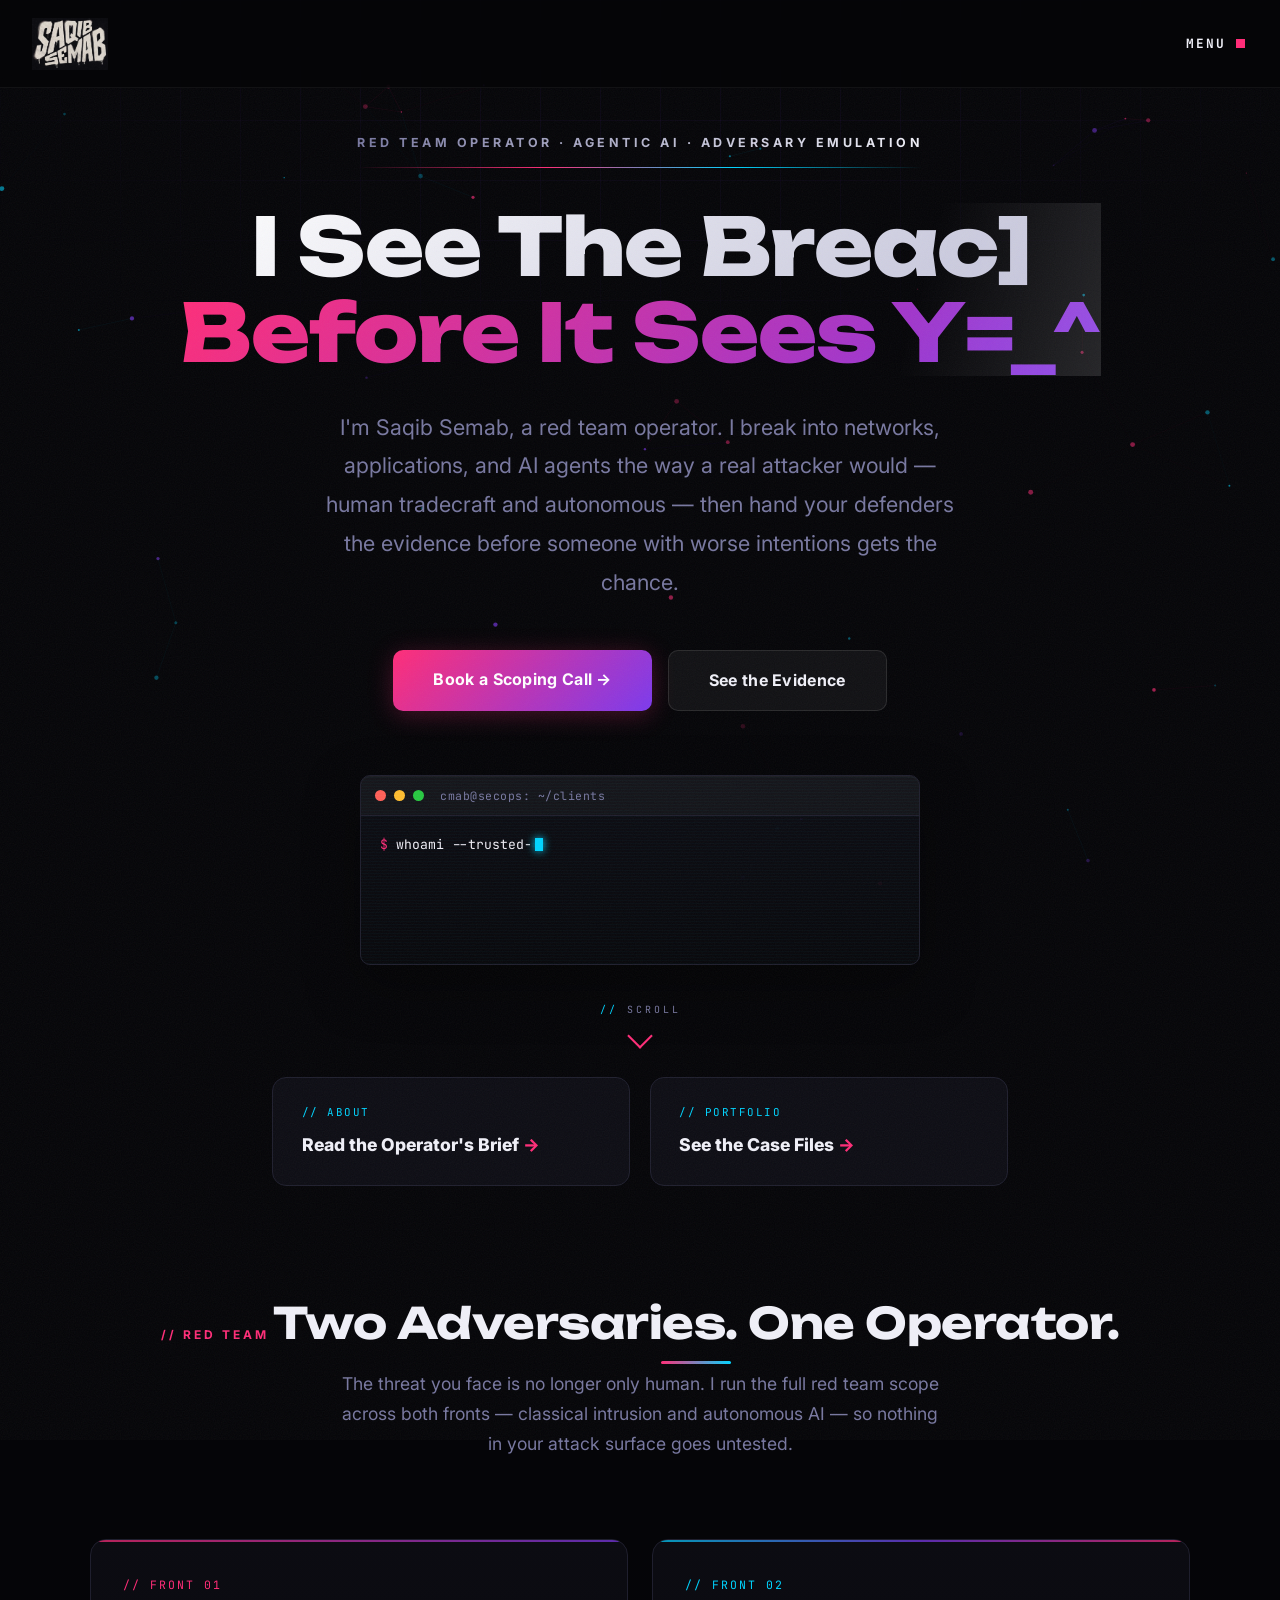
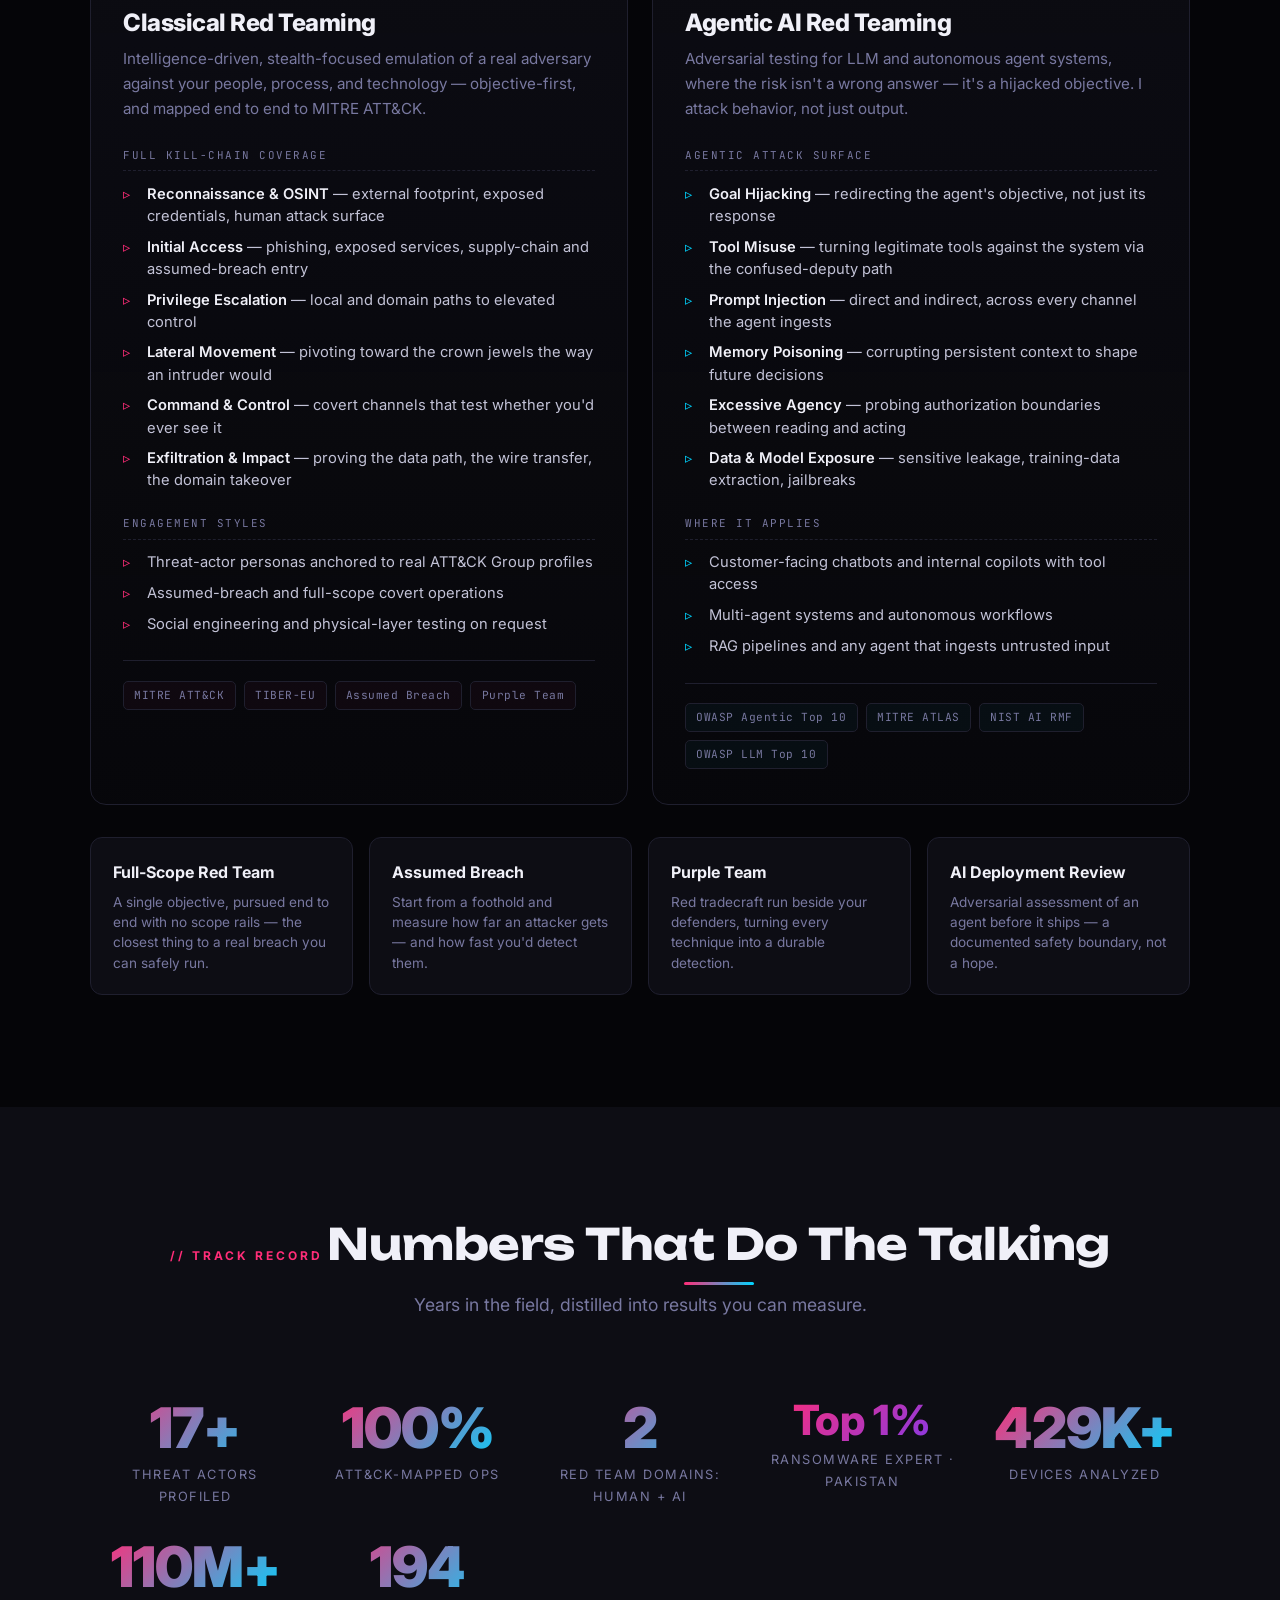
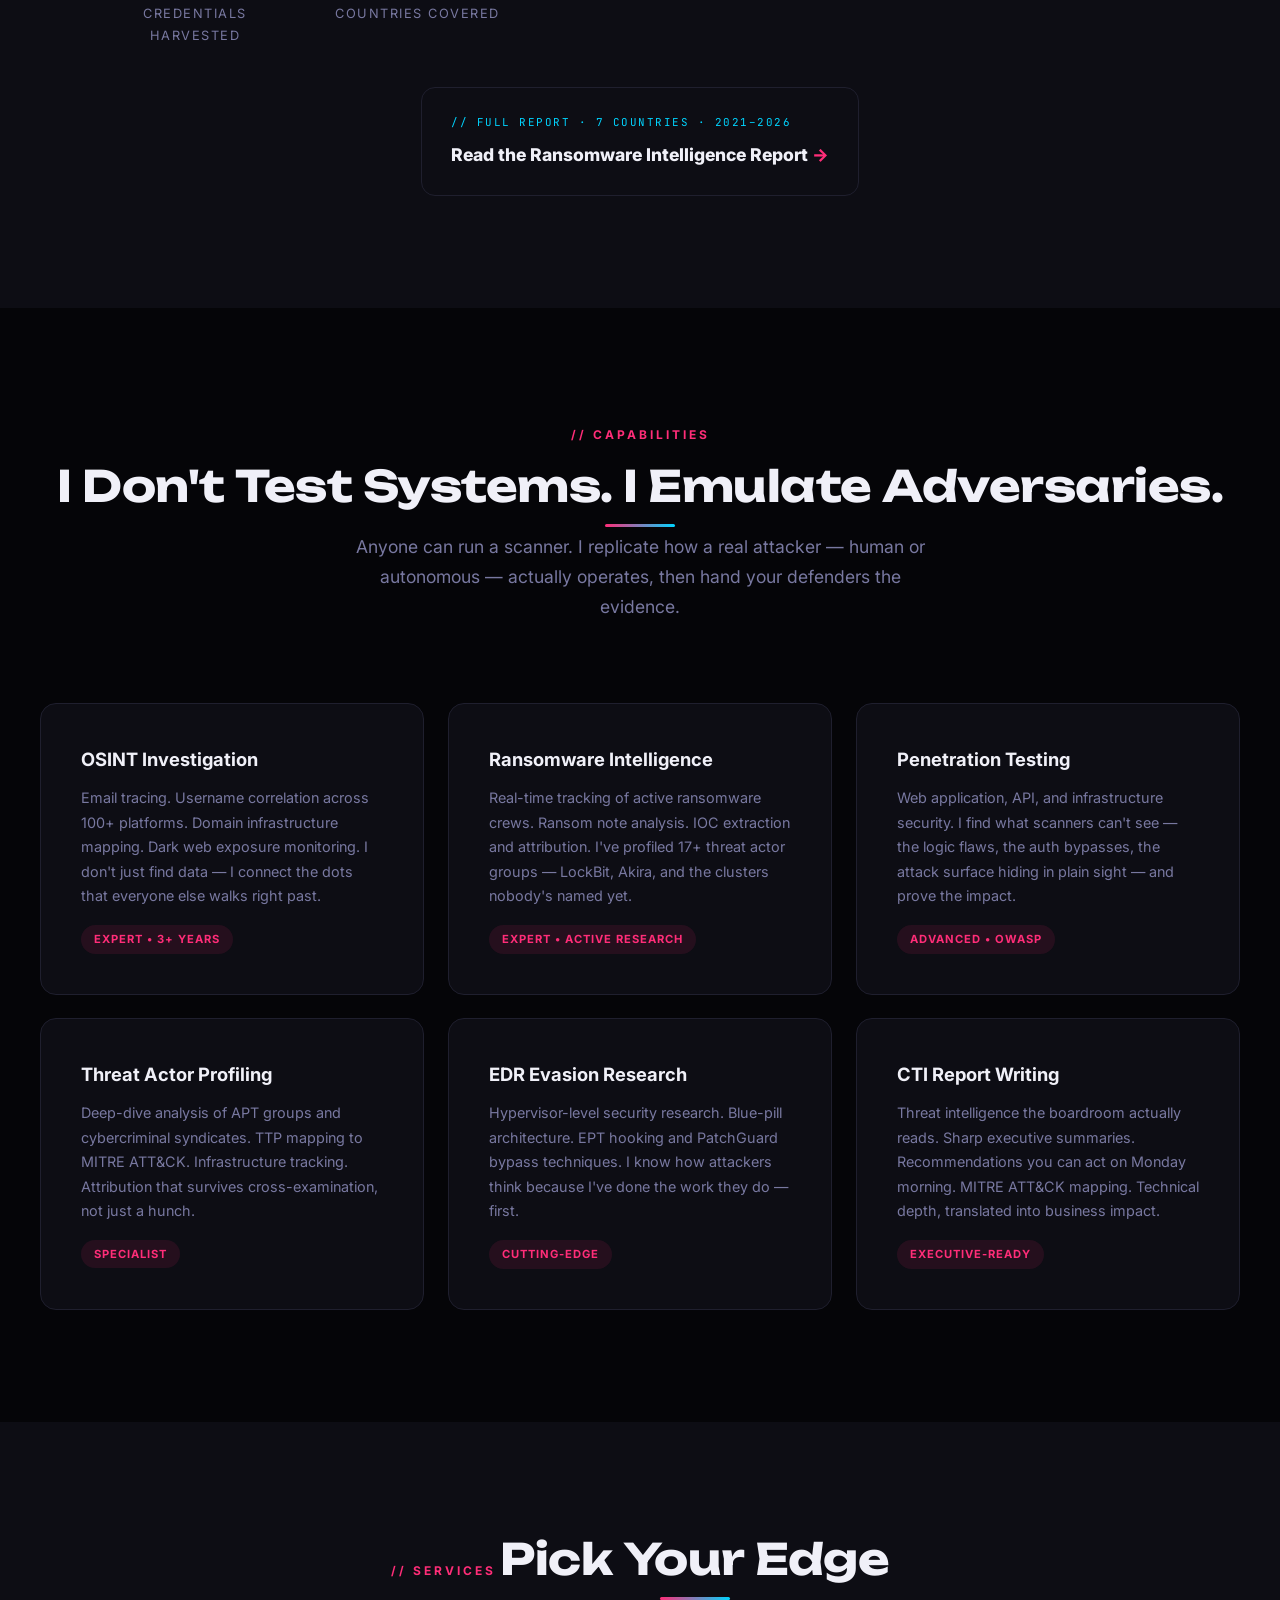
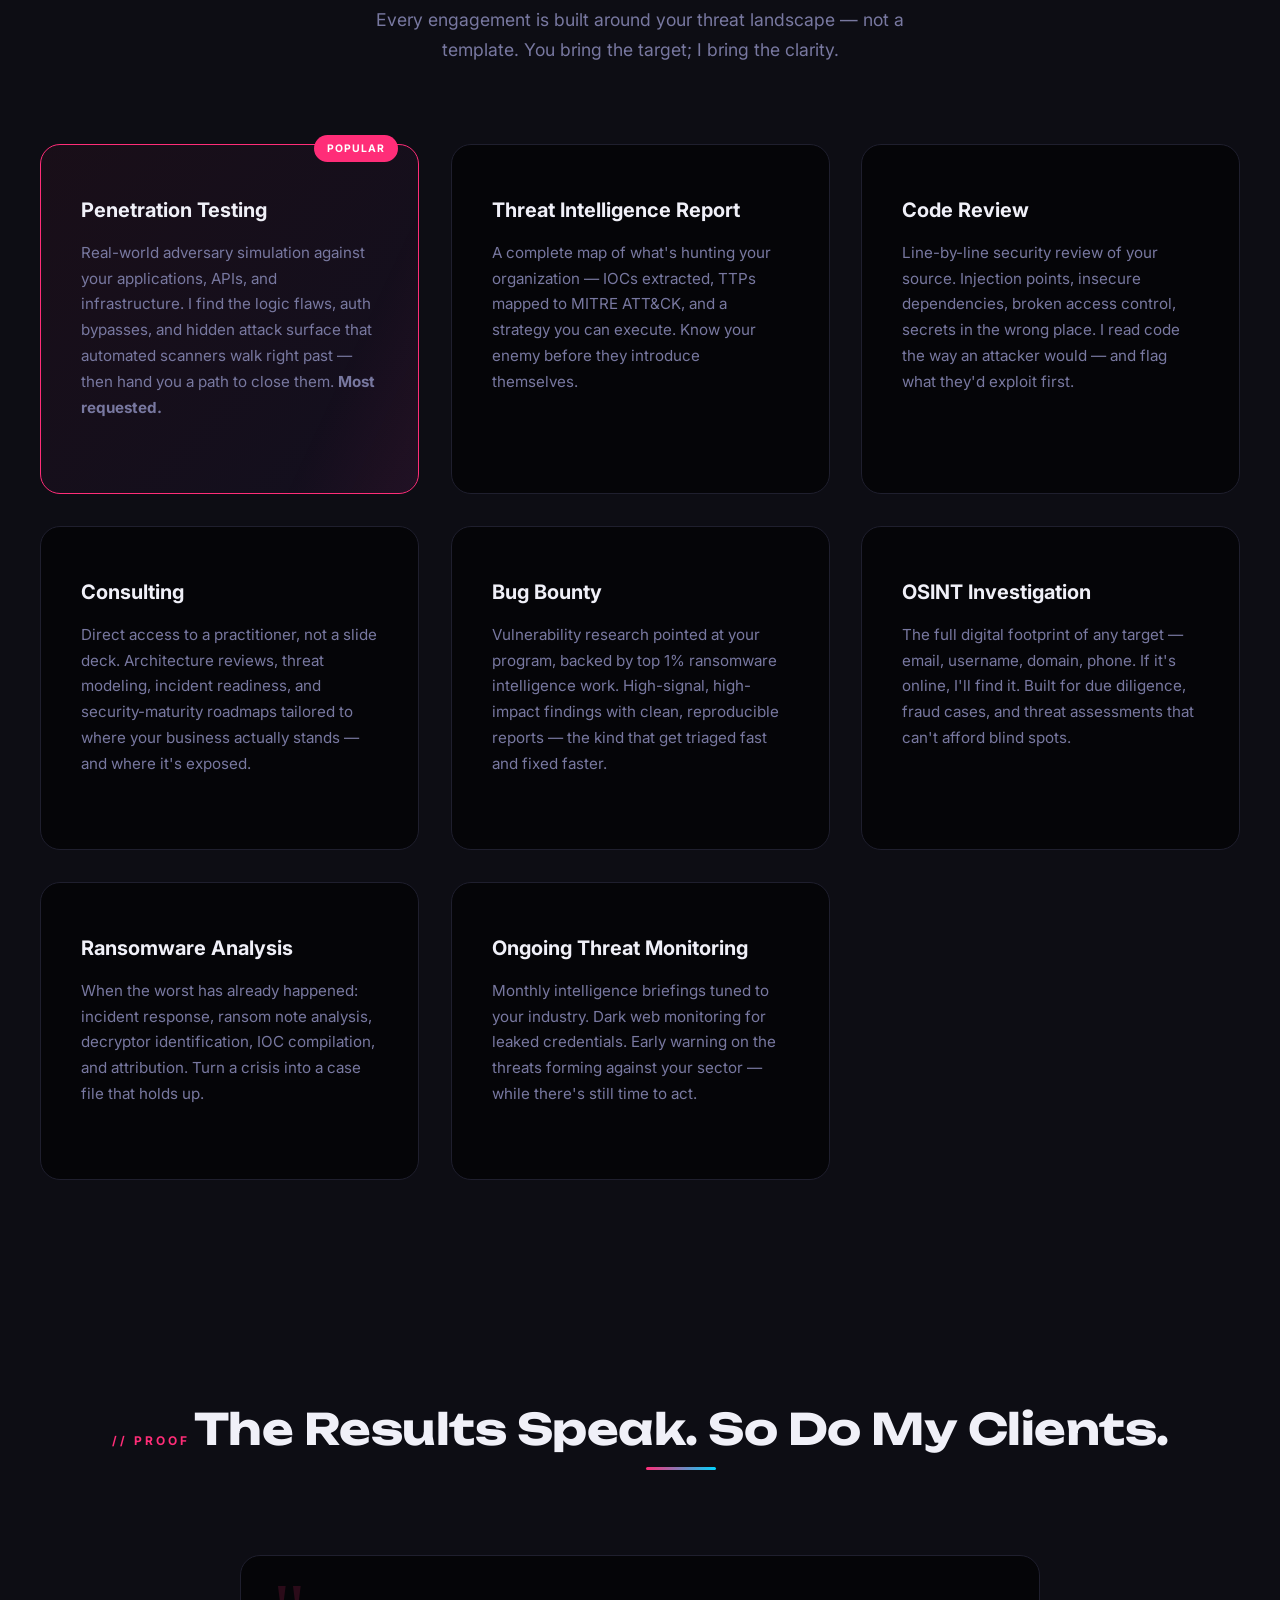
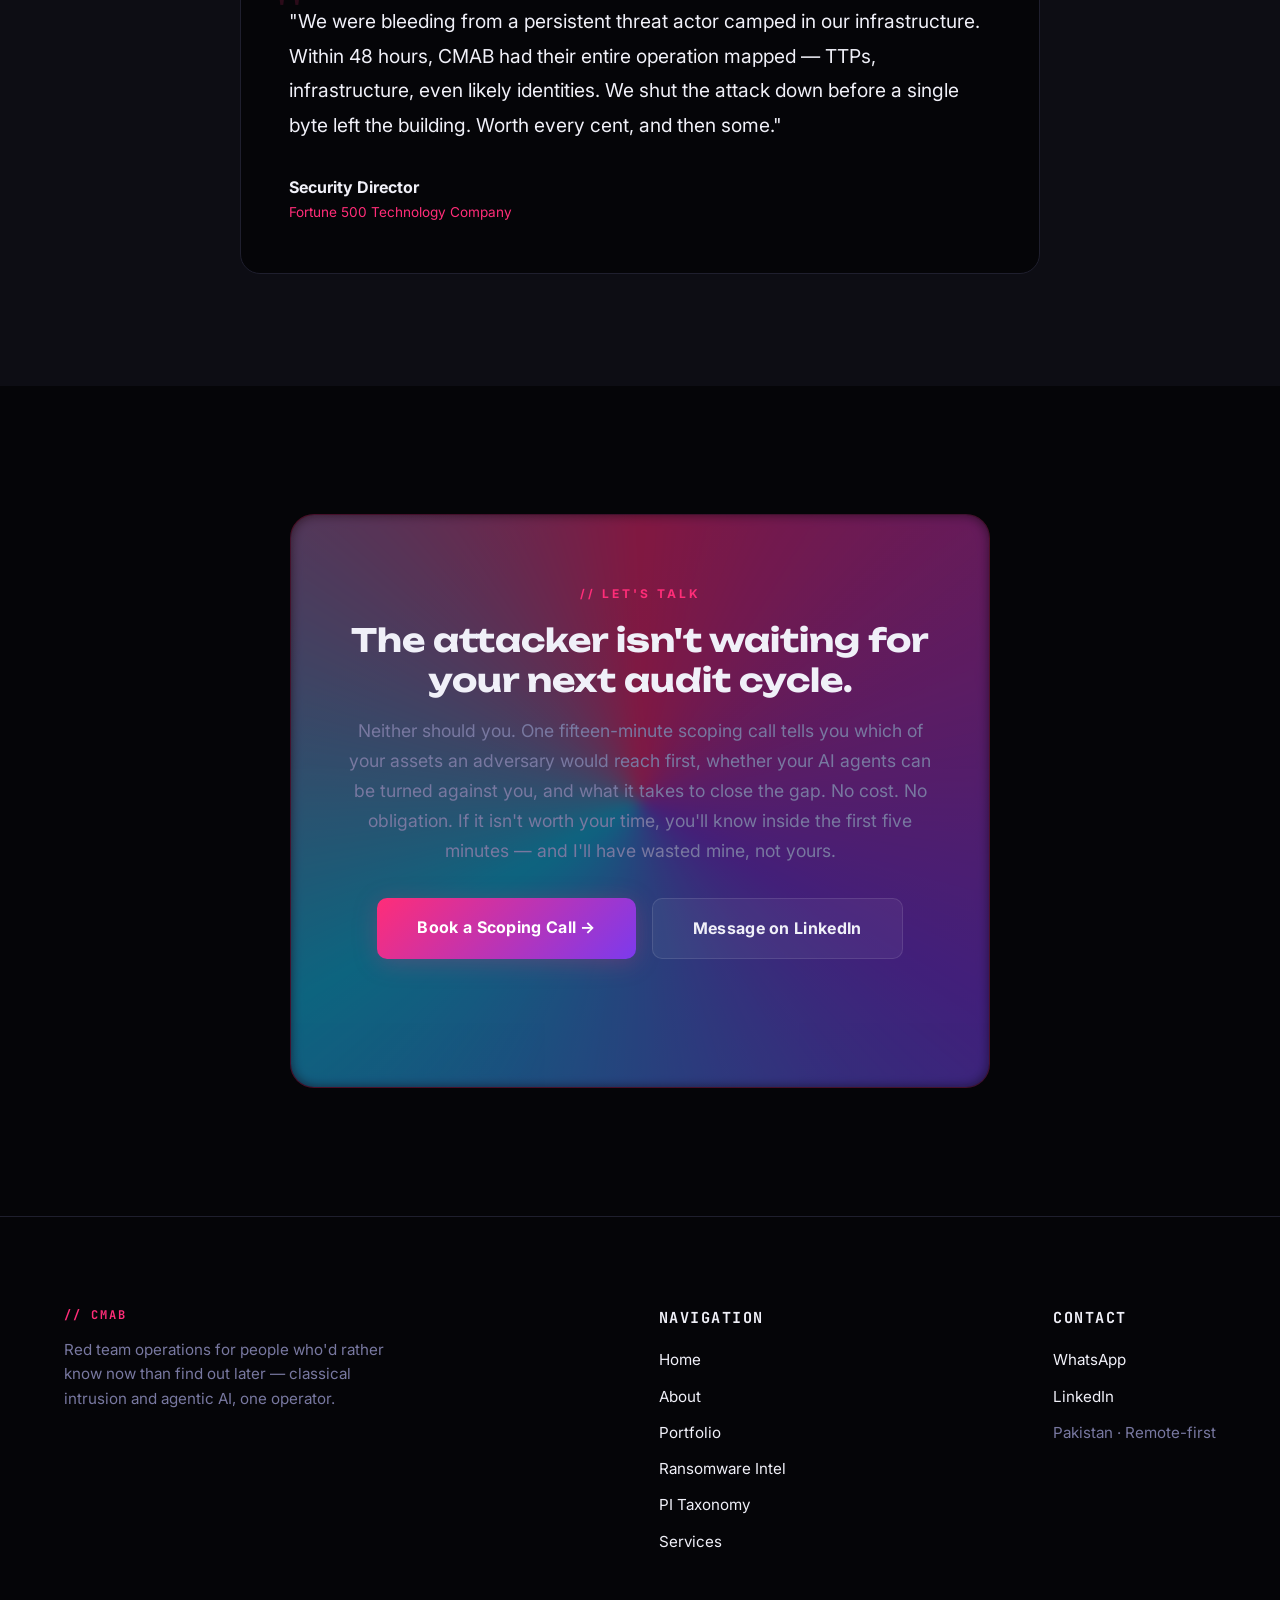
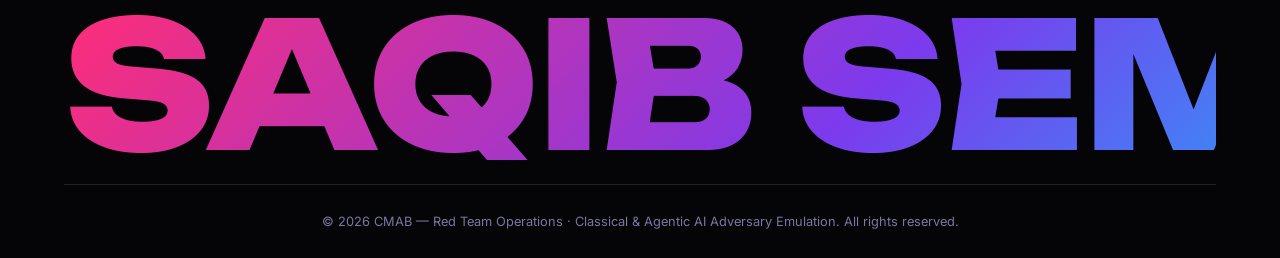
==== index.html @ f99142ee "Drop the FortiBleed name, swap in the real GitLab report, fix PI Taxonomy layout bugs - Removed the " ====
<!DOCTYPE html>
<html lang="en">
<head>
    <meta charset="UTF-8">
    <meta name="viewport" content="width=device-width, initial-scale=1.0">
    <title>CMAB | Red Team Operator — Classical & Agentic AI Adversary Emulation</title>
    <link rel="preconnect" href="https://fonts.googleapis.com">
    <link rel="preconnect" href="https://fonts.gstatic.com" crossorigin>
    <link href="https://fonts.googleapis.com/css2?family=Unbounded:wght@700;800;900&family=Inter:wght@400;500;600;700;800;900&family=JetBrains+Mono:wght@400;500;700&display=swap" rel="stylesheet">
    <link rel="stylesheet" href="assets/style.css">
</head>
<body>
    <div class="page-loader" id="pageLoader">
        <div class="page-loader-count" id="pageLoaderCount">0%</div>
        <div class="page-loader-bar"><div class="page-loader-bar-fill" id="pageLoaderFill"></div></div>
    </div>
    <div class="film-grain"></div>
    <div class="cyber-grid"></div>
    <div class="data-scan"></div>
    <div class="scroll-progress" id="scrollProgress"></div>
    <button id="toTop" aria-label="Back to top">↑</button>
    <canvas id="particles"></canvas>
    <div class="glow-orb"></div>
    <div class="glow-orb"></div>
    <div class="glow-orb"></div>
    
    <nav>
        <a href="index.html" class="logo"><img src="assets/images/signature.jpg" alt="Saqib Semab" class="logo-img"></a>
        <div class="nav-toggle-wrap">
            <button class="nav-toggle" id="navToggle" aria-label="Toggle menu" aria-expanded="false">
                <span class="nav-toggle-txt">Menu</span><span class="nav-toggle-box"></span>
            </button>
        </div>
        <div class="nav-links">
            <ul class="nav-links-list">
                <li><a href="index.html"><span class="nl-index">01</span><span class="nl-label">Home</span></a></li>
                <li><a href="about.html"><span class="nl-index">02</span><span class="nl-label">About</span></a></li>
                <li><a href="#redteam"><span class="nl-index">03</span><span class="nl-label">Red Team</span></a></li>
                <li><a href="ransomware-intelligence.html"><span class="nl-index">04</span><span class="nl-label">Ransomware Intel</span></a></li>
                <li><a href="portfolio.html"><span class="nl-index">05</span><span class="nl-label">Portfolio</span></a></li>
                <li><a href="#skills"><span class="nl-index">06</span><span class="nl-label">Skills</span></a></li>
                <li><a href="#services"><span class="nl-index">07</span><span class="nl-label">Services</span></a></li>
                <li><a href="pi-taxonomy.html"><span class="nl-index">08</span><span class="nl-label">PI Taxonomy</span></a></li>
                <li><a href="#contact"><span class="nl-index">09</span><span class="nl-label">Contact</span></a></li>
            </ul>
            <div class="nav-links-foot">
                <div class="nav-links-foot-col">
                    <span class="nav-links-foot-label">// Contact</span>
                    <a href="https://wa.me/923025352333?text=Hi%2C%20I%27d%20like%20to%20book%20a%20scoping%20call." target="_blank" rel="noopener">WhatsApp</a>
                    <a href="https://www.linkedin.com/in/saqib-semab-523411242?utm_source=share_via&amp;utm_content=profile&amp;utm_medium=member_android" target="_blank" rel="noopener">LinkedIn</a>
                </div>
                <div class="nav-links-foot-col">
                    <span class="nav-links-foot-label">// Base</span>
                    <span>Pakistan · Remote-first</span>
                </div>
            </div>
        </div>
    </nav>
    <div class="nav-backdrop" id="navBackdrop"></div>

    <section class="hero">
        <div class="hero-content">
            <div class="hero-eyebrow">RED TEAM OPERATOR · AGENTIC AI · ADVERSARY EMULATION</div>
            <h1>
                <span class="line1">I See The Breach</span>
                <span class="line2">Before It Sees You.</span>
            </h1>
            <p class="hero-subtitle">
                I'm Saqib Semab, a red team operator. I break into networks, applications, and AI
                agents the way a real attacker would — human tradecraft <em>and</em> autonomous —
                then hand your defenders the evidence before someone with worse intentions gets the chance.
            </p>
            <div class="hero-cta">
                <a href="https://wa.me/923025352333?text=Hi%2C%20I%27d%20like%20to%20book%20a%20scoping%20call." class="btn btn-primary" data-cursor="Call" target="_blank" rel="noopener">Book a Scoping Call →</a>
                <a href="portfolio.html" class="btn btn-secondary">See the Evidence</a>
            </div>
            <div class="trusted">
                <div class="trusted-bar">
                    <span class="dot r"></span>
                    <span class="dot y"></span>
                    <span class="dot g"></span>
                    <span class="title">cmab@secops: ~/clients</span>
                </div>
                <div class="trusted-body">
                    <div class="trusted-cmd"><span class="prompt">$</span> <span class="cmd">whoami --trusted-by</span><span class="tcaret"></span></div>
                    <div class="trusted-output">
                        <span>Fortune 500</span>
                        <span>Government Agencies</span>
                        <span>Security Firms</span>
                        <span>Law Firms</span>
                    </div>
                </div>
            </div>
        </div>
        <div class="scroll-hint">
            <span>Scroll</span>
            <span class="chev"></span>
        </div>
    </section>

    <div class="page-links-strip stagger">
        <a href="about.html" class="page-link-card" data-cursor="View">
            <span class="plc-tag">// ABOUT</span>
            <span class="plc-title">Read the Operator's Brief <span class="plc-arrow">→</span></span>
        </a>
        <a href="portfolio.html" class="page-link-card" data-cursor="View">
            <span class="plc-tag">// PORTFOLIO</span>
            <span class="plc-title">See the Case Files <span class="plc-arrow">→</span></span>
        </a>
    </div>

    <section id="redteam" class="redteam-section">
        <div class="section-header fade-in">
            <div class="section-label">// RED TEAM</div>
            <h2>Two Adversaries. One Operator.</h2>
            <p>The threat you face is no longer only human. I run the full red team scope across both fronts — classical intrusion and autonomous AI — so nothing in your attack surface goes untested.</p>
        </div>
        <div class="redteam-grid stagger">
            <div class="rt-col">
                <div class="rt-tag">// FRONT 01</div>
                <h3>Classical Red Teaming</h3>
                <p>Intelligence-driven, stealth-focused emulation of a real adversary against your people, process, and technology — objective-first, and mapped end to end to MITRE ATT&amp;CK.</p>

                <div class="rt-phase">Full Kill-Chain Coverage</div>
                <ul class="rt-list">
                    <li><strong>Reconnaissance &amp; OSINT</strong> — external footprint, exposed credentials, human attack surface</li>
                    <li><strong>Initial Access</strong> — phishing, exposed services, supply-chain and assumed-breach entry</li>
                    <li><strong>Privilege Escalation</strong> — local and domain paths to elevated control</li>
                    <li><strong>Lateral Movement</strong> — pivoting toward the crown jewels the way an intruder would</li>
                    <li><strong>Command &amp; Control</strong> — covert channels that test whether you'd ever see it</li>
                    <li><strong>Exfiltration &amp; Impact</strong> — proving the data path, the wire transfer, the domain takeover</li>
                </ul>

                <div class="rt-phase">Engagement Styles</div>
                <ul class="rt-list">
                    <li>Threat-actor personas anchored to real ATT&amp;CK Group profiles</li>
                    <li>Assumed-breach and full-scope covert operations</li>
                    <li>Social engineering and physical-layer testing on request</li>
                </ul>

                <div class="rt-frameworks">
                    <span class="fw">MITRE ATT&amp;CK</span>
                    <span class="fw">TIBER-EU</span>
                    <span class="fw">Assumed Breach</span>
                    <span class="fw">Purple Team</span>
                </div>
            </div>

            <div class="rt-col ai">
                <div class="rt-tag">// FRONT 02</div>
                <h3>Agentic AI Red Teaming</h3>
                <p>Adversarial testing for LLM and autonomous agent systems, where the risk isn't a wrong answer — it's a hijacked objective. I attack behavior, not just output.</p>

                <div class="rt-phase">Agentic Attack Surface</div>
                <ul class="rt-list">
                    <li><strong>Goal Hijacking</strong> — redirecting the agent's objective, not just its response</li>
                    <li><strong>Tool Misuse</strong> — turning legitimate tools against the system via the confused-deputy path</li>
                    <li><strong>Prompt Injection</strong> — direct and indirect, across every channel the agent ingests</li>
                    <li><strong>Memory Poisoning</strong> — corrupting persistent context to shape future decisions</li>
                    <li><strong>Excessive Agency</strong> — probing authorization boundaries between reading and acting</li>
                    <li><strong>Data &amp; Model Exposure</strong> — sensitive leakage, training-data extraction, jailbreaks</li>
                </ul>

                <div class="rt-phase">Where It Applies</div>
                <ul class="rt-list">
                    <li>Customer-facing chatbots and internal copilots with tool access</li>
                    <li>Multi-agent systems and autonomous workflows</li>
                    <li>RAG pipelines and any agent that ingests untrusted input</li>
                </ul>

                <div class="rt-frameworks">
                    <span class="fw">OWASP Agentic Top 10</span>
                    <span class="fw">MITRE ATLAS</span>
                    <span class="fw">NIST AI RMF</span>
                    <span class="fw">OWASP LLM Top 10</span>
                </div>
            </div>
        </div>

        <div class="redteam-engagements stagger">
            <div class="rt-eng">
                <div class="t">Full-Scope Red Team</div>
                <div class="d">A single objective, pursued end to end with no scope rails — the closest thing to a real breach you can safely run.</div>
            </div>
            <div class="rt-eng">
                <div class="t">Assumed Breach</div>
                <div class="d">Start from a foothold and measure how far an attacker gets — and how fast you'd detect them.</div>
            </div>
            <div class="rt-eng">
                <div class="t">Purple Team</div>
                <div class="d">Red tradecraft run beside your defenders, turning every technique into a durable detection.</div>
            </div>
            <div class="rt-eng">
                <div class="t">AI Deployment Review</div>
                <div class="d">Adversarial assessment of an agent before it ships — a documented safety boundary, not a hope.</div>
            </div>
        </div>
    </section>
    
    <section id="results" class="problem-section">
        <div class="section-header fade-in">
            <div class="section-label">// TRACK RECORD</div>
            <h2>Numbers That Do The Talking</h2>
            <p>Years in the field, distilled into results you can measure.</p>
        </div>
        <div class="stats-strip stagger" style="display:grid;grid-template-columns:repeat(auto-fit,minmax(175px,1fr));gap:2rem;max-width:1080px;margin:0 auto;text-align:center;">
            <div><div class="stat-num" data-target="17" data-suffix="+">0</div><div style="color:var(--text-muted);font-size:0.8rem;text-transform:uppercase;letter-spacing:1.5px;margin-top:0.5rem;">Threat Actors Profiled</div></div>
            <div><div class="stat-num" data-target="100" data-suffix="%">0</div><div style="color:var(--text-muted);font-size:0.8rem;text-transform:uppercase;letter-spacing:1.5px;margin-top:0.5rem;">ATT&amp;CK-Mapped Ops</div></div>
            <div><div class="stat-num" data-target="2" data-suffix="">0</div><div style="color:var(--text-muted);font-size:0.8rem;text-transform:uppercase;letter-spacing:1.5px;margin-top:0.5rem;">Red Team Domains: Human + AI</div></div>
            <div><div style="font-size:2.6rem;font-weight:800;line-height:1;background:linear-gradient(135deg,var(--accent),var(--accent2));-webkit-background-clip:text;-webkit-text-fill-color:transparent;background-clip:text;">Top&nbsp;1%</div><div style="color:var(--text-muted);font-size:0.8rem;text-transform:uppercase;letter-spacing:1.5px;margin-top:0.5rem;">Ransomware Expert · Pakistan</div></div>
            <div><div class="stat-num" data-target="430" data-suffix="K+">0</div><div style="color:var(--text-muted);font-size:0.8rem;text-transform:uppercase;letter-spacing:1.5px;margin-top:0.5rem;">Devices Analyzed</div></div>
            <div><div class="stat-num" data-target="110" data-suffix="M+">0</div><div style="color:var(--text-muted);font-size:0.8rem;text-transform:uppercase;letter-spacing:1.5px;margin-top:0.5rem;">Credentials Harvested</div></div>
            <div><div class="stat-num" data-target="194" data-suffix="">0</div><div style="color:var(--text-muted);font-size:0.8rem;text-transform:uppercase;letter-spacing:1.5px;margin-top:0.5rem;">Countries Covered</div></div>
        </div>
        <div style="text-align:center;margin-top:2.5rem;">
            <a href="ransomware-intelligence.html" class="page-link-card" data-cursor="View" style="display:inline-flex;max-width:460px;text-align:left;">
                <span class="plc-tag">// FULL REPORT · 7 COUNTRIES · 2021–2026</span>
                <span class="plc-title">Read the Ransomware Intelligence Report <span class="plc-arrow">→</span></span>
            </a>
        </div>
    </section>
    
    <section id="skills" class="skills">
        <div class="section-header fade-in">
            <div class="section-label">// CAPABILITIES</div>
            <h2>I Don't Test Systems. I Emulate Adversaries.</h2>
            <p>Anyone can run a scanner. I replicate how a real attacker — human or autonomous — actually operates, then hand your defenders the evidence.</p>
        </div>
        <div class="skills-grid stagger">
            <div class="skill-card">
                <h3>OSINT Investigation</h3>
                <p>Email tracing. Username correlation across 100+ platforms. Domain infrastructure mapping. Dark web exposure monitoring. I don't just find data — I connect the dots that everyone else walks right past.</p>
                <span class="skill-level">Expert • 3+ Years</span>
            </div>
            <div class="skill-card">
                <h3>Ransomware Intelligence</h3>
                <p>Real-time tracking of active ransomware crews. Ransom note analysis. IOC extraction and attribution. I've profiled 17+ threat actor groups — LockBit, Akira, and the clusters nobody's named yet.</p>
                <span class="skill-level">Expert • Active Research</span>
            </div>
            <div class="skill-card">
                <h3>Penetration Testing</h3>
                <p>Web application, API, and infrastructure security. I find what scanners can't see — the logic flaws, the auth bypasses, the attack surface hiding in plain sight — and prove the impact.</p>
                <span class="skill-level">Advanced • OWASP</span>
            </div>
            <div class="skill-card">
                <h3>Threat Actor Profiling</h3>
                <p>Deep-dive analysis of APT groups and cybercriminal syndicates. TTP mapping to MITRE ATT&amp;CK. Infrastructure tracking. Attribution that survives cross-examination, not just a hunch.</p>
                <span class="skill-level">Specialist</span>
            </div>
            <div class="skill-card">
                <h3>EDR Evasion Research</h3>
                <p>Hypervisor-level security research. Blue-pill architecture. EPT hooking and PatchGuard bypass techniques. I know how attackers think because I've done the work they do — first.</p>
                <span class="skill-level">Cutting-Edge</span>
            </div>
            <div class="skill-card">
                <h3>CTI Report Writing</h3>
                <p>Threat intelligence the boardroom actually reads. Sharp executive summaries. Recommendations you can act on Monday morning. MITRE ATT&amp;CK mapping. Technical depth, translated into business impact.</p>
                <span class="skill-level">Executive-Ready</span>
            </div>
        </div>
    </section>
    
    <section id="services" class="services-section">
        <div class="section-header fade-in">
            <div class="section-label">// SERVICES</div>
            <h2>Pick Your Edge</h2>
            <p>Every engagement is built around your threat landscape — not a template. You bring the target; I bring the clarity.</p>
        </div>
        <div class="services-grid stagger">
            <div class="service-card featured">
                <h3>Penetration Testing</h3>
                <p>Real-world adversary simulation against your applications, APIs, and infrastructure. I find the logic flaws, auth bypasses, and hidden attack surface that automated scanners walk right past — then hand you a path to close them. <strong>Most requested.</strong></p>
            </div>
            <div class="service-card">
                <h3>Threat Intelligence Report</h3>
                <p>A complete map of what's hunting your organization — IOCs extracted, TTPs mapped to MITRE ATT&amp;CK, and a strategy you can execute. Know your enemy before they introduce themselves.</p>
            </div>
            <div class="service-card">
                <h3>Code Review</h3>
                <p>Line-by-line security review of your source. Injection points, insecure dependencies, broken access control, secrets in the wrong place. I read code the way an attacker would — and flag what they'd exploit first.</p>
            </div>
            <div class="service-card">
                <h3>Consulting</h3>
                <p>Direct access to a practitioner, not a slide deck. Architecture reviews, threat modeling, incident readiness, and security-maturity roadmaps tailored to where your business actually stands — and where it's exposed.</p>
            </div>
            <div class="service-card">
                <h3>Bug Bounty</h3>
                <p>Vulnerability research pointed at your program, backed by top 1% ransomware intelligence work. High-signal, high-impact findings with clean, reproducible reports — the kind that get triaged fast and fixed faster.</p>
            </div>
            <div class="service-card">
                <h3>OSINT Investigation</h3>
                <p>The full digital footprint of any target — email, username, domain, phone. If it's online, I'll find it. Built for due diligence, fraud cases, and threat assessments that can't afford blind spots.</p>
            </div>
            <div class="service-card">
                <h3>Ransomware Analysis</h3>
                <p>When the worst has already happened: incident response, ransom note analysis, decryptor identification, IOC compilation, and attribution. Turn a crisis into a case file that holds up.</p>
            </div>
            <div class="service-card">
                <h3>Ongoing Threat Monitoring</h3>
                <p>Monthly intelligence briefings tuned to your industry. Dark web monitoring for leaked credentials. Early warning on the threats forming against your sector — while there's still time to act.</p>
            </div>
        </div>
    </section>
    
    <section id="testimonials" class="testimonials-section">
        <div class="section-header fade-in">
            <div class="section-label">// PROOF</div>
            <h2>The Results Speak. So Do My Clients.</h2>
        </div>
        <div class="testimonial-card fade-in">
            <p class="testimonial-text">
                "We were bleeding from a persistent threat actor camped in our infrastructure.
                Within 48 hours, CMAB had their entire operation mapped — TTPs, infrastructure,
                even likely identities. We shut the attack down before a single byte left the building.
                Worth every cent, and then some."
            </p>
            <div class="testimonial-author">Security Director</div>
            <div class="testimonial-role">Fortune 500 Technology Company</div>
        </div>
    </section>
    
    <section id="contact" class="cta-section">
        <div class="cta-box fade-in">
            <div class="section-label">// LET'S TALK</div>
            <h2>The attacker isn't waiting for your next audit cycle.</h2>
            <p>
                Neither should you. One fifteen-minute scoping call tells you which of your assets an
                adversary would reach first, whether your AI agents can be turned against you, and what
                it takes to close the gap. No cost. No obligation. If it isn't worth your time, you'll
                know inside the first five minutes — and I'll have wasted mine, not yours.
            </p>
            <div class="hero-cta">
                <a href="https://wa.me/923025352333?text=Hi%2C%20I%27d%20like%20to%20book%20a%20scoping%20call." class="btn btn-primary" data-cursor="Call" target="_blank" rel="noopener">Book a Scoping Call →</a>
                <a href="https://www.linkedin.com/in/saqib-semab-523411242?utm_source=share_via&amp;utm_content=profile&amp;utm_medium=member_android" class="btn btn-secondary" target="_blank" rel="noopener">Message on LinkedIn</a>
            </div>
        </div>
    </section>
    
    <footer class="site-footer">
        <div class="footer-top">
            <div class="footer-brand">
                <span class="footer-eyebrow">// CMAB</span>
                <p class="footer-tagline">Red team operations for people who'd rather know now than find out later — classical intrusion and agentic AI, one operator.</p>
            </div>
            <div class="footer-col">
                <span class="footer-col-label">Navigation</span>
                <a href="index.html">Home</a>
                <a href="about.html">About</a>
                <a href="portfolio.html">Portfolio</a>
                <a href="ransomware-intelligence.html">Ransomware Intel</a>
                <a href="pi-taxonomy.html">PI Taxonomy</a>
                <a href="#services">Services</a>
            </div>
            <div class="footer-col">
                <span class="footer-col-label">Contact</span>
                <a href="https://wa.me/923025352333?text=Hi%2C%20I%27d%20like%20to%20book%20a%20scoping%20call." target="_blank" rel="noopener">WhatsApp</a>
                <a href="https://www.linkedin.com/in/saqib-semab-523411242?utm_source=share_via&amp;utm_content=profile&amp;utm_medium=member_android" target="_blank" rel="noopener">LinkedIn</a>
                <span class="footer-static">Pakistan · Remote-first</span>
            </div>
        </div>
        <div class="footer-wordmark reveal-scale" aria-hidden="true">
            <div class="footer-wordmark-track">
                <span>SAQIB SEMAB</span>
                <span>SAQIB SEMAB</span>
            </div>
        </div>
        <div class="footer-bottom">
            <p>© 2026 CMAB — Red Team Operations · Classical &amp; Agentic AI Adversary Emulation. All rights reserved.</p>
        </div>
    </footer>
    
    
    <script src="assets/main.js"></script>
</body>
</html>
---- assets/style.css ----
:root {
    --bg: #050508;
    --surface: #0d0d14;
    --surface2: #14141f;
    --border: #1f1f2e;
    --text: #f0f0f8;
    --text-muted: #7878a0;
    --accent: #ff2d78;
    --accent2: #7c3aed;
    --accent3: #00d4ff;
    --success: #00ff88;
    --mono: 'JetBrains Mono', 'Fira Code', 'SFMono-Regular', 'SF Mono', Menlo, Consolas, 'Liberation Mono', monospace;
    --display: 'Unbounded', 'Inter', 'Segoe UI', system-ui, sans-serif;
}

* { margin: 0; padding: 0; box-sizing: border-box; }

html { scroll-behavior: smooth; }

body {
    font-family: 'Inter', 'Segoe UI', system-ui, -apple-system, sans-serif;
    background: var(--bg);
    color: var(--text);
    line-height: 1.7;
    overflow-x: hidden;
}

/* Particle canvas */
#particles {
    position: fixed;
    top: 0; left: 0; right: 0; bottom: 0;
    z-index: 0;
    pointer-events: none;
}

.glow-orb {
    position: fixed;
    border-radius: 50%;
    filter: blur(100px);
    pointer-events: none;
    z-index: 0;
    animation: float 25s ease-in-out infinite;
}

.glow-orb:nth-child(2) {
    width: 500px; height: 500px;
    background: var(--accent);
    top: -150px; right: -150px;
    opacity: 0.08;
}

.glow-orb:nth-child(3) {
    width: 400px; height: 400px;
    background: var(--accent2);
    bottom: -100px; left: -100px;
    opacity: 0.06;
    animation-delay: -12s;
}

.glow-orb:nth-child(4) {
    width: 300px; height: 300px;
    background: var(--accent3);
    top: 40%; left: 60%;
    opacity: 0.05;
    animation-delay: -8s;
}

@keyframes float {
    0%, 100% { transform: translate(0, 0) scale(1); }
    25% { transform: translate(60px, -40px) scale(1.05); }
    50% { transform: translate(-40px, 60px) scale(0.95); }
    75% { transform: translate(40px, 40px) scale(1.02); }
}

/* Navigation */
nav {
    position: fixed;
    top: 0; left: 0; right: 0;
    padding: 1.1rem 2rem;
    background: rgba(5,5,8,0.85);
    backdrop-filter: blur(20px);
    border-bottom: 1px solid rgba(255,255,255,0.05);
    z-index: 1000;
    display: flex;
    justify-content: space-between;
    align-items: center;
    transition: all 0.3s;
}

/* Signature wordmark, pinned top-left */
.logo {
    display: block;
    line-height: 0;
    text-decoration: none;
}
.logo-img {
    display: block;
    height: clamp(34px, 5vw, 52px);
    width: auto;
    mix-blend-mode: screen;
}
nav.scrolled {
    padding: 0.7rem 2rem;
    background: rgba(5,5,8,0.95);
}


.nav-links {
    display: flex;
    flex-direction: column;
    justify-content: space-between;
    position: fixed;
    inset: 0;
    height: 100dvh;
    width: 100%;
    margin: 0;
    background: var(--bg);
    padding: clamp(6rem, 12vh, 8rem) clamp(1.5rem, 6vw, 5rem) clamp(2rem, 5vh, 3rem);
    opacity: 0;
    visibility: hidden;
    transform: translateY(-2%);
    transition: opacity 0.5s cubic-bezier(0.16,1,0.3,1), visibility 0.5s, transform 0.5s cubic-bezier(0.16,1,0.3,1);
    z-index: 1100;
    overflow-y: auto;
}
nav.nav-open .nav-links { opacity: 1; visibility: visible; transform: translateY(0); }

.nav-links-list {
    list-style: none;
    margin: 0 0 3rem;
    padding: 0;
}
.nav-links li { width: 100%; opacity: 1 !important; transform: none !important; animation: none !important; }

.nav-links-list a {
    display: flex;
    align-items: baseline;
    gap: clamp(0.8rem, 2.5vw, 1.6rem);
    color: var(--text);
    text-decoration: none;
    font-family: var(--display);
    font-size: clamp(1.6rem, 6vw, 3.4rem);
    font-weight: 700;
    letter-spacing: -0.5px;
    padding: clamp(0.6rem, 1.6vh, 1rem) 0;
    border-bottom: 1px solid var(--border);
    transition: color 0.3s, padding-left 0.35s cubic-bezier(0.16,1,0.3,1);
}
.nav-links-list .nl-index {
    font-family: var(--mono);
    font-size: 0.9rem;
    font-weight: 500;
    color: var(--text-muted);
    letter-spacing: 1px;
}
.nav-links-list a:hover,
.nav-links-list a:focus-visible {
    color: var(--accent);
    padding-left: 1rem;
}
.nav-links-list a:hover .nl-index,
.nav-links-list a:focus-visible .nl-index { color: var(--accent3); }
.nav-links-list a::after { display: none; }

.nav-links-foot {
    display: flex;
    flex-wrap: wrap;
    gap: clamp(2.5rem, 8vw, 6rem);
    border-top: 1px solid var(--border);
    padding-top: 1.6rem;
}
.nav-links-foot-col {
    display: flex;
    flex-direction: column;
    gap: 0.5rem;
}
.nav-links-foot-label {
    font-family: var(--mono);
    font-size: 0.7rem;
    font-weight: 700;
    letter-spacing: 1.5px;
    text-transform: uppercase;
    color: var(--accent);
    margin-bottom: 0.3rem;
}
.nav-links-foot a,
.nav-links-foot span {
    color: var(--text-muted);
    text-decoration: none;
    font-size: 0.95rem;
    transition: color 0.3s;
}
.nav-links-foot a:hover { color: var(--text); }

/* Hero */
.hero {
    min-height: 100vh;
    display: flex;
    align-items: center;
    justify-content: center;
    padding: 8rem 2rem 7rem;
    position: relative;
    z-index: 1;
}

/* Shorter header variant for secondary pages (About, Portfolio) */
.hero.page-hero {
    min-height: 56vh;
    padding: 9rem 2rem 3rem;
}

.hero-content {
    max-width: 950px;
    text-align: center;
}

.hero-eyebrow {
    display: inline-block;
    font-size: 0.78rem;
    font-weight: 700;
    letter-spacing: 3.5px;
    text-transform: uppercase;
    margin-bottom: 2.2rem;
    background: linear-gradient(90deg, var(--text-muted), var(--text), var(--text-muted));
    background-size: 200% auto;
    -webkit-background-clip: text;
    -webkit-text-fill-color: transparent;
    background-clip: text;
    position: relative;
    padding-bottom: 0.9rem;
}
.hero-eyebrow::after {
    content: '';
    position: absolute;
    left: 50%; bottom: 0;
    width: 0; height: 1px;
    background: linear-gradient(90deg, transparent, var(--accent), var(--accent3), transparent);
    transform: translateX(-50%);
    animation: eyebrowLine 1s cubic-bezier(0.16,1,0.3,1) 0.9s forwards;
}
@keyframes eyebrowLine { to { width: 100%; } }

@keyframes blink {
    0%, 100% { opacity: 1; }
    50% { opacity: 0.3; }
}

.hero h1 {
    font-family: var(--display);
    font-size: clamp(2.4rem, 6.4vw, 5rem);
    font-weight: 800;
    line-height: 1.08;
    margin-bottom: 2rem;
    letter-spacing: -1px;
}

.hero h1 .line1 {
    display: block;
    background: linear-gradient(135deg, #fff 0%, #c0c0d8 100%);
    -webkit-background-clip: text;
    -webkit-text-fill-color: transparent;
    background-clip: text;
}

.hero h1 .line2 {
    display: block;
    background: linear-gradient(135deg, var(--accent) 0%, var(--accent2) 50%, var(--accent3) 100%);
    -webkit-background-clip: text;
    -webkit-text-fill-color: transparent;
    background-clip: text;
}

.hero-subtitle {
    font-size: clamp(1.1rem, 2vw, 1.35rem);
    color: var(--text-muted);
    max-width: 650px;
    margin: 0 auto 3rem;
    line-height: 1.8;
}

.hero-cta {
    display: flex;
    gap: 1rem;
    justify-content: center;
    flex-wrap: wrap;
    margin-bottom: 4rem;
}

.btn {
    padding: 1rem 2.5rem;
    border-radius: 10px;
    font-size: 1rem;
    font-weight: 700;
    text-decoration: none;
    transition: all 0.4s cubic-bezier(0.175, 0.885, 0.32, 1.275);
    cursor: pointer;
    border: none;
    letter-spacing: 0.3px;
}

.btn-primary {
    background: linear-gradient(135deg, var(--accent), var(--accent2));
    color: white;
    box-shadow: 0 4px 25px rgba(255,45,120,0.25);
}

.btn-primary:hover {
    transform: translateY(-3px);
    box-shadow: 0 8px 35px rgba(255,45,120,0.4);
}

.btn-secondary {
    background: rgba(255,255,255,0.05);
    color: var(--text);
    border: 1px solid rgba(255,255,255,0.1);
}

.btn-secondary:hover {
    border-color: var(--accent);
    color: var(--accent);
    background: rgba(255,45,120,0.05);
}

/* Trusted by — hacker terminal window */
.trusted {
    margin: 3.5rem auto 0;
    max-width: 560px;
    background: linear-gradient(180deg, rgba(13,13,20,0.9), rgba(8,8,12,0.9));
    border: 1px solid var(--border);
    border-radius: 10px;
    overflow: hidden;
    box-shadow: 0 20px 50px rgba(0,0,0,0.5), inset 0 1px 0 rgba(255,255,255,0.04);
    position: relative;
    text-align: left;
}
/* faint scanline overlay */
.trusted::after {
    content: '';
    position: absolute;
    inset: 0;
    background: repeating-linear-gradient(0deg, rgba(0,212,255,0.025) 0px, rgba(0,212,255,0.025) 1px, transparent 1px, transparent 3px);
    pointer-events: none;
    mix-blend-mode: screen;
}
/* title bar with traffic-light dots */
.trusted-bar {
    display: flex;
    align-items: center;
    gap: 0.5rem;
    padding: 0.6rem 0.9rem;
    background: rgba(255,255,255,0.03);
    border-bottom: 1px solid var(--border);
}
.trusted-bar .dot {
    width: 11px; height: 11px; border-radius: 50%;
    display: inline-block;
}
.trusted-bar .dot.r { background: #ff5f57; }
.trusted-bar .dot.y { background: #febc2e; }
.trusted-bar .dot.g { background: #28c840; }
.trusted-bar .title {
    margin-left: 0.5rem;
    font-family: var(--mono);
    font-size: 0.72rem;
    color: var(--text-muted);
    letter-spacing: 0.5px;
}
.trusted-body {
    padding: 1.1rem 1.2rem 1.3rem;
    font-family: var(--mono);
    font-size: 0.82rem;
    line-height: 1.9;
}
.trusted-cmd {
    color: var(--text);
    white-space: nowrap;
}
.trusted-cmd .prompt { color: var(--accent); }
.trusted-cmd .path { color: var(--accent3); }
.trusted-cmd .cmd { color: var(--text); }
/* blinking caret at end of command */
.trusted-cmd .tcaret {
    display: inline-block;
    width: 8px; height: 1em;
    background: var(--accent3);
    vertical-align: -0.15em;
    margin-left: 3px;
    animation: caret 1.1s steps(1) infinite;
    box-shadow: 0 0 8px var(--accent3);
}
.trusted-output {
    margin-top: 0.6rem;
    display: flex;
    flex-wrap: wrap;
    gap: 0.55rem;
}
.trusted-output span {
    font-family: var(--mono);
    font-size: 0.76rem;
    color: var(--text-muted);
    padding: 0.25rem 0.7rem;
    border: 1px solid var(--border);
    border-radius: 5px;
    background: rgba(0,212,255,0.03);
    transition: color 0.3s ease, border-color 0.3s ease, box-shadow 0.3s ease, transform 0.3s ease;
    cursor: default;
}
.trusted-output span::before {
    content: '[✓] ';
    color: var(--accent3);
}
.trusted-output span:hover {
    color: var(--text);
    border-color: rgba(0,212,255,0.4);
    box-shadow: 0 0 16px rgba(0,212,255,0.15);
    transform: translateY(-2px);
}

/* Sections */
section {
    padding: 7rem 2rem;
    position: relative;
    z-index: 1;
}

/* ===== FLAGSHIP: the operator's brief (Ogilvy long-copy) ===== */
.flagship {
    max-width: 920px;
    margin: 0 auto;
}
.flagship .kicker {
    font-family: var(--mono);
    font-size: 0.78rem;
    letter-spacing: 2px;
    text-transform: uppercase;
    color: var(--accent3);
    margin-bottom: 1.4rem;
}
.flagship .kicker .blip {
    color: var(--accent);
}
.flagship h2 {
    font-family: var(--display);
    font-size: clamp(1.8rem, 4.4vw, 2.9rem);
    font-weight: 700;
    line-height: 1.15;
    letter-spacing: -0.5px;
    margin-bottom: 2rem;
    max-width: 20ch;
}
.flagship h2 .hl {
    background: linear-gradient(135deg, var(--accent), var(--accent2), var(--accent3));
    background-size: 200% auto;
    -webkit-background-clip: text;
    -webkit-text-fill-color: transparent;
    background-clip: text;
    animation: gradientShift 6s linear infinite;
}
.flagship-body {
    display: grid;
    grid-template-columns: 1fr;
    gap: 1.5rem;
    font-size: 1.06rem;
    line-height: 1.75;
    color: #c8c8de;
    max-width: 68ch;
}
.flagship-body p strong { color: var(--text); font-weight: 700; }
.flagship-body .lead {
    font-size: 1.28rem;
    line-height: 1.6;
    color: var(--text);
}
.flagship-body .lead::first-letter {
    font-size: 3.4rem;
    font-weight: 800;
    float: left;
    line-height: 0.8;
    padding: 0.1em 0.12em 0 0;
    background: linear-gradient(135deg, var(--accent), var(--accent2));
    -webkit-background-clip: text;
    -webkit-text-fill-color: transparent;
    background-clip: text;
}
.flagship-pull {
    border-left: 3px solid var(--accent);
    padding: 0.4rem 0 0.4rem 1.4rem;
    margin: 0.5rem 0;
    font-size: 1.35rem;
    font-weight: 600;
    line-height: 1.45;
    color: var(--text);
    font-style: italic;
}
.flagship-cta {
    margin-top: 2.5rem;
    display: flex;
    align-items: center;
    gap: 1.2rem;
    flex-wrap: wrap;
}
.flagship-cta .note {
    font-family: var(--mono);
    font-size: 0.82rem;
    color: var(--text-muted);
}
.flagship-cta .note b { color: var(--accent3); font-weight: 600; }

/* ===== RED TEAM SCOPE section ===== */
.redteam-section { position: relative; }
.redteam-intro {
    max-width: 720px;
    margin: 0 auto 3.5rem;
    text-align: center;
}
.redteam-grid {
    display: grid;
    grid-template-columns: repeat(2, 1fr);
    gap: 1.5rem;
    max-width: 1100px;
    margin: 0 auto;
}
.rt-col {
    position: relative;
    background: linear-gradient(180deg, rgba(13,13,20,0.9), rgba(8,8,12,0.7));
    border: 1px solid var(--border);
    border-radius: 16px;
    padding: 2.2rem 2rem;
    overflow: hidden;
    transition: transform 0.45s cubic-bezier(0.16,1,0.3,1), border-color 0.45s ease, box-shadow 0.45s ease;
}
.rt-col::before {
    content: '';
    position: absolute;
    top: 0; left: 0; right: 0;
    height: 2px;
    background: linear-gradient(90deg, var(--accent), var(--accent2), var(--accent3));
    opacity: 0.7;
}
.rt-col.ai::before {
    background: linear-gradient(90deg, var(--accent3), var(--accent2), var(--accent));
}
.rt-col:hover {
    transform: translateY(-6px);
    border-color: rgba(255,45,120,0.3);
    box-shadow: 0 24px 55px rgba(0,0,0,0.4);
}
.rt-col.ai:hover { border-color: rgba(0,212,255,0.3); }
.rt-tag {
    font-family: var(--mono);
    font-size: 0.72rem;
    letter-spacing: 2px;
    text-transform: uppercase;
    color: var(--accent);
    margin-bottom: 0.9rem;
}
.rt-col.ai .rt-tag { color: var(--accent3); }
.rt-col h3 {
    font-size: 1.5rem;
    font-weight: 800;
    letter-spacing: -0.5px;
    margin-bottom: 0.6rem;
    line-height: 1.15;
}
.rt-col > p {
    color: var(--text-muted);
    font-size: 0.95rem;
    line-height: 1.65;
    margin-bottom: 1.5rem;
}
.rt-phase {
    font-family: var(--mono);
    font-size: 0.68rem;
    letter-spacing: 1.5px;
    text-transform: uppercase;
    color: var(--text-muted);
    margin: 1.4rem 0 0.7rem;
    padding-bottom: 0.4rem;
    border-bottom: 1px dashed var(--border);
}
.rt-list { list-style: none; display: flex; flex-direction: column; gap: 0.55rem; }
.rt-list li {
    position: relative;
    padding-left: 1.5rem;
    font-size: 0.92rem;
    line-height: 1.5;
    color: #c2c2d6;
}
.rt-list li::before {
    content: '▹';
    position: absolute;
    left: 0;
    color: var(--accent);
    font-size: 0.9rem;
}
.rt-col.ai .rt-list li::before { color: var(--accent3); }
.rt-list li strong { color: var(--text); font-weight: 600; }
.rt-frameworks {
    margin-top: 1.6rem;
    padding-top: 1.2rem;
    border-top: 1px solid var(--border);
    display: flex;
    flex-wrap: wrap;
    gap: 0.5rem;
}
.rt-frameworks .fw {
    font-family: var(--mono);
    font-size: 0.7rem;
    letter-spacing: 0.5px;
    color: var(--text-muted);
    padding: 0.25rem 0.65rem;
    border: 1px solid var(--border);
    border-radius: 5px;
    background: rgba(255,45,120,0.03);
}
.rt-col.ai .rt-frameworks .fw { background: rgba(0,212,255,0.03); }
.redteam-engagements {
    max-width: 1100px;
    margin: 2rem auto 0;
    display: grid;
    grid-template-columns: repeat(auto-fit, minmax(210px, 1fr));
    gap: 1rem;
}
.rt-eng {
    background: var(--surface);
    border: 1px solid var(--border);
    border-radius: 12px;
    padding: 1.3rem 1.4rem;
    transition: border-color 0.35s ease, transform 0.35s ease;
}
.rt-eng:hover { border-color: rgba(124,58,237,0.4); transform: translateY(-3px); }
.rt-eng .t {
    font-weight: 700;
    font-size: 1rem;
    margin-bottom: 0.35rem;
    color: var(--text);
}
.rt-eng .d {
    font-size: 0.85rem;
    color: var(--text-muted);
    line-height: 1.5;
}

@media (max-width: 768px) {
    .redteam-grid { grid-template-columns: 1fr; }
}

/* ===== FIELD EVIDENCE / OPERATIONS DOSSIER ===== */
.evidence-section { position: relative; }
.evidence-wrap { max-width: 1100px; margin: 0 auto; }

/* Flagship case file — the BlackLock operation */
.case-file {
    position: relative;
    background: linear-gradient(180deg, rgba(15,15,23,0.95), rgba(8,8,12,0.92));
    border: 1px solid var(--border);
    border-radius: 18px;
    overflow: hidden;
    box-shadow: 0 30px 70px rgba(0,0,0,0.5), inset 0 1px 0 rgba(255,255,255,0.04);
}
.case-file::after {
    content: '';
    position: absolute; inset: 0;
    background: repeating-linear-gradient(0deg, rgba(0,212,255,0.018) 0px, rgba(0,212,255,0.018) 1px, transparent 1px, transparent 3px);
    pointer-events: none;
    mix-blend-mode: screen;
}
.case-bar {
    display: flex; align-items: center; gap: 0.5rem;
    padding: 0.7rem 1.1rem;
    background: rgba(255,255,255,0.03);
    border-bottom: 1px solid var(--border);
}
.case-bar .dot { width: 11px; height: 11px; border-radius: 50%; display: inline-block; }
.case-bar .dot.r { background: #ff5f57; }
.case-bar .dot.y { background: #febc2e; }
.case-bar .dot.g { background: #28c840; }
.case-bar .title {
    margin-left: 0.5rem;
    font-family: var(--mono);
    font-size: 0.72rem;
    color: var(--text-muted);
    letter-spacing: 0.5px;
}
.case-bar .status {
    margin-left: auto;
    font-family: var(--mono);
    font-size: 0.66rem;
    letter-spacing: 1.5px;
    text-transform: uppercase;
    color: var(--success);
    border: 1px solid rgba(0,255,136,0.25);
    border-radius: 20px;
    padding: 0.2rem 0.75rem;
    background: rgba(0,255,136,0.05);
}
.case-body { padding: 2.6rem 2.4rem 2.4rem; }
.case-head {
    display: flex;
    justify-content: space-between;
    align-items: flex-start;
    gap: 2rem;
    flex-wrap: wrap;
    margin-bottom: 1.8rem;
}
.case-classification {
    font-family: var(--mono);
    font-size: 0.72rem;
    letter-spacing: 2px;
    text-transform: uppercase;
    color: var(--accent3);
    margin-bottom: 1rem;
}
.case-head h3 {
    font-size: clamp(1.7rem, 3.6vw, 2.6rem);
    font-weight: 900;
    line-height: 1.08;
    letter-spacing: -1px;
    max-width: 18ch;
}
.case-head h3 .hl {
    background: linear-gradient(135deg, var(--accent), var(--accent2), var(--accent3));
    background-size: 200% auto;
    -webkit-background-clip: text;
    -webkit-text-fill-color: transparent;
    background-clip: text;
    animation: gradientShift 6s linear infinite;
}
.case-aliases {
    font-family: var(--mono);
    font-size: 0.78rem;
    color: var(--text-muted);
    min-width: 190px;
    text-align: right;
}
.case-aliases .lbl {
    display: block;
    font-size: 0.64rem;
    letter-spacing: 1.5px;
    text-transform: uppercase;
    color: var(--accent);
    margin-bottom: 0.5rem;
}
.case-aliases .alias {
    display: inline-block;
    border: 1px solid var(--border);
    border-radius: 5px;
    padding: 0.2rem 0.6rem;
    margin: 0 0 0.4rem 0.4rem;
    background: rgba(255,45,120,0.04);
    color: #c2c2d6;
}
.case-narr {
    font-size: 1.05rem;
    line-height: 1.75;
    color: #c8c8de;
    max-width: 70ch;
    margin-bottom: 0.5rem;
}
.case-narr strong { color: var(--text); font-weight: 700; }
.case-narr + .case-narr { margin-top: 1.1rem; }
.case-pull {
    border-left: 3px solid var(--accent3);
    padding: 0.5rem 0 0.5rem 1.4rem;
    margin: 1.8rem 0;
    font-size: 1.2rem;
    font-weight: 600;
    line-height: 1.5;
    color: var(--text);
    font-style: italic;
}

/* metric row inside the case file */
.case-metrics {
    display: grid;
    grid-template-columns: repeat(auto-fit, minmax(150px, 1fr));
    gap: 1.2rem;
    margin: 2rem 0;
    padding: 1.8rem 0;
    border-top: 1px solid var(--border);
    border-bottom: 1px solid var(--border);
}
.case-metric .n {
    font-size: 2.1rem;
    font-weight: 800;
    line-height: 1;
    background: linear-gradient(135deg, var(--accent), var(--accent2));
    -webkit-background-clip: text;
    -webkit-text-fill-color: transparent;
    background-clip: text;
}
.case-metric.cyan .n {
    background: linear-gradient(135deg, var(--accent3), var(--accent2));
    -webkit-background-clip: text;
    -webkit-text-fill-color: transparent;
    background-clip: text;
}
.case-metric .l {
    color: var(--text-muted);
    font-size: 0.76rem;
    line-height: 1.4;
    margin-top: 0.55rem;
}

/* attack chain timeline */
.case-chain-label {
    font-family: var(--mono);
    font-size: 0.7rem;
    letter-spacing: 2px;
    text-transform: uppercase;
    color: var(--text-muted);
    margin: 0.5rem 0 1.2rem;
}
.case-chain { list-style: none; display: flex; flex-direction: column; gap: 0; }
.case-chain li {
    position: relative;
    padding: 0 0 1.3rem 1.8rem;
    border-left: 1px solid var(--border);
    margin-left: 0.4rem;
}
.case-chain li:last-child { border-left: 1px solid transparent; padding-bottom: 0; }
.case-chain li::before {
    content: '';
    position: absolute;
    left: -5px; top: 4px;
    width: 9px; height: 9px;
    border-radius: 50%;
    background: var(--accent);
    box-shadow: 0 0 10px var(--accent);
}
.case-chain li .step-t {
    font-weight: 700;
    font-size: 0.95rem;
    color: var(--text);
    margin-bottom: 0.15rem;
}
.case-chain li .step-d {
    font-size: 0.88rem;
    color: var(--text-muted);
    line-height: 1.55;
}
.case-foot {
    margin-top: 2rem;
    padding-top: 1.5rem;
    border-top: 1px solid var(--border);
    display: flex;
    align-items: center;
    gap: 1rem;
    flex-wrap: wrap;
}
.case-foot .src {
    font-family: var(--mono);
    font-size: 0.78rem;
    color: var(--text-muted);
}
.case-foot .src a { color: var(--accent3); text-decoration: none; }
.case-foot .src a:hover { text-decoration: underline; }
.case-role-badge {
    font-family: var(--mono);
    font-size: 0.68rem;
    letter-spacing: 1px;
    text-transform: uppercase;
    color: var(--text);
    border: 1px solid rgba(124,58,237,0.4);
    border-radius: 6px;
    padding: 0.35rem 0.8rem;
    background: rgba(124,58,237,0.08);
}

/* secondary evidence cards below flagship */
.evidence-strip {
    display: grid;
    grid-template-columns: repeat(auto-fit, minmax(280px, 1fr));
    gap: 1.3rem;
    margin-top: 1.5rem;
}
.ev-card {
    background: var(--surface);
    border: 1px solid var(--border);
    border-radius: 14px;
    padding: 1.7rem 1.6rem;
    transition: border-color 0.4s ease, transform 0.4s cubic-bezier(0.16,1,0.3,1);
}
.ev-card:hover { border-color: rgba(0,212,255,0.35); transform: translateY(-5px); }
.ev-card .ev-tag {
    font-family: var(--mono);
    font-size: 0.68rem;
    letter-spacing: 1.5px;
    text-transform: uppercase;
    color: var(--accent3);
    margin-bottom: 0.8rem;
}
.ev-card h4 {
    font-size: 1.15rem;
    font-weight: 800;
    letter-spacing: -0.3px;
    margin-bottom: 0.6rem;
    line-height: 1.2;
}
.ev-card p {
    font-size: 0.9rem;
    color: var(--text-muted);
    line-height: 1.6;
}
.ev-card p strong { color: #d8d8e8; font-weight: 600; }

@media (max-width: 768px) {
    .case-body { padding: 1.8rem 1.3rem; }
    .case-aliases { text-align: left; }
    .case-head { gap: 1.2rem; }
}

.section-label {
    display: inline-block;
    font-size: 0.75rem;
    font-weight: 700;
    text-transform: uppercase;
    letter-spacing: 3px;
    color: var(--accent);
    margin-bottom: 1rem;
}

.section-header {
    text-align: center;
    margin-bottom: 5rem;
}

.section-header h2 {
    font-family: var(--display);
    font-size: clamp(1.8rem, 3.6vw, 2.7rem);
    font-weight: 700;
    line-height: 1.2;
    margin-bottom: 1.2rem;
    letter-spacing: -0.5px;
}

.section-header p {
    color: var(--text-muted);
    max-width: 600px;
    margin: 0 auto;
    font-size: 1.1rem;
}

/* Problem/Solution */
.problem-section {
    background: var(--surface);
}

.problem-grid {
    display: grid;
    grid-template-columns: 1fr 1fr;
    gap: 4rem;
    max-width: 1100px;
    margin: 0 auto;
    align-items: center;
}

.problem-box {
    padding: 2.5rem;
    background: rgba(255,45,120,0.03);
    border: 1px solid rgba(255,45,120,0.15);
    border-radius: 16px;
}

.problem-box.benefit {
    background: rgba(0,212,255,0.03);
    border-color: rgba(0,212,255,0.15);
}

.problem-box h3 {
    font-size: 1.3rem;
    margin-bottom: 1rem;
    display: flex;
    align-items: center;
    gap: 0.5rem;
}

.problem-box ul {
    list-style: none;
    padding: 0;
}

.problem-box li {
    padding: 0.5rem 0;
    color: var(--text-muted);
    font-size: 0.95rem;
    display: flex;
    align-items: flex-start;
    gap: 0.5rem;
}

.problem-box li::before {
    content: '✗';
    color: var(--accent);
    font-weight: bold;
}

.problem-box.benefit li::before {
    content: '✓';
    color: var(--accent3);
}

/* Skills */
.skills-grid {
    display: grid;
    grid-template-columns: repeat(auto-fit, minmax(300px, 1fr));
    gap: 1.5rem;
    max-width: 1200px;
    margin: 0 auto;
}

.skill-card {
    background: var(--surface);
    border: 1px solid var(--border);
    border-radius: 16px;
    padding: 2.5rem;
    transition: all 0.4s cubic-bezier(0.175, 0.885, 0.32, 1.275);
    position: relative;
}

.skill-card:hover {
    transform: translateY(-8px);
    border-color: rgba(255,45,120,0.3);
    box-shadow: 0 25px 50px rgba(0,0,0,0.4);
}

.skill-card h3 {
    font-size: 1.15rem;
    margin-bottom: 0.7rem;
    font-weight: 700;
}

.skill-card p {
    color: var(--text-muted);
    font-size: 0.9rem;
    line-height: 1.7;
}

.skill-level {
    display: inline-block;
    margin-top: 1rem;
    padding: 0.3rem 0.8rem;
    background: rgba(255,45,120,0.1);
    border-radius: 20px;
    font-size: 0.7rem;
    font-weight: 700;
    color: var(--accent);
    text-transform: uppercase;
    letter-spacing: 1px;
}

/* Services */
.services-section {
    background: var(--surface);
}

.services-grid {
    display: grid;
    grid-template-columns: repeat(auto-fit, minmax(320px, 1fr));
    gap: 2rem;
    max-width: 1200px;
    margin: 0 auto;
}

.service-card {
    background: var(--bg);
    border: 1px solid var(--border);
    border-radius: 20px;
    padding: 3rem 2.5rem;
    transition: all 0.4s;
    position: relative;
}

.service-card.featured {
    border-color: var(--accent);
    background: linear-gradient(135deg, rgba(255,45,120,0.05), rgba(124,58,237,0.05));
}

.service-card:hover {
    transform: translateY(-5px);
    box-shadow: 0 20px 40px rgba(0,0,0,0.3);
}

.service-card.featured::before {
    content: 'POPULAR';
    position: absolute;
    top: -10px; right: 20px;
    padding: 0.3rem 0.8rem;
    background: var(--accent);
    color: white;
    font-size: 0.65rem;
    font-weight: 700;
    letter-spacing: 1px;
    border-radius: 20px;
}

.service-card h3 {
    font-size: 1.25rem;
    margin-bottom: 0.8rem;
}

.service-card p {
    color: var(--text-muted);
    font-size: 0.95rem;
    margin-bottom: 1.5rem;
    line-height: 1.7;
}

.service-price {
    font-size: 1.8rem;
    font-weight: 800;
    color: var(--text);
}

.service-price span {
    font-size: 0.9rem;
    color: var(--text-muted);
    font-weight: 400;
}

/* Testimonials */
.testimonials-section {
    background: var(--surface);
}

.testimonial-card {
    background: var(--bg);
    border: 1px solid var(--border);
    border-radius: 20px;
    padding: 3rem;
    max-width: 800px;
    margin: 0 auto;
    position: relative;
}

.testimonial-card::before {
    content: '"';
    position: absolute;
    top: 1rem; left: 2rem;
    font-size: 5rem;
    color: var(--accent);
    opacity: 0.15;
    font-family: Georgia, serif;
    line-height: 1;
}

.testimonial-text {
    font-size: 1.2rem;
    line-height: 1.8;
    color: var(--text);
    margin-bottom: 2rem;
    position: relative;
    z-index: 1;
}

.testimonial-author {
    font-weight: 700;
    font-size: 1rem;
}

.testimonial-role {
    color: var(--accent);
    font-size: 0.85rem;
}

/* CTA Section */
.cta-section {
    text-align: center;
    padding: 8rem 2rem;
}

.cta-box {
    background: linear-gradient(135deg, rgba(255,45,120,0.1), rgba(124,58,237,0.1));
    border: 1px solid rgba(255,45,120,0.2);
    border-radius: 24px;
    padding: 4rem 3rem;
    max-width: 700px;
    margin: 0 auto;
}

.cta-box h2 {
    font-family: var(--display);
    font-size: 2rem;
    font-weight: 700;
    line-height: 1.25;
    margin-bottom: 1rem;
}

.cta-box p {
    color: var(--text-muted);
    margin-bottom: 2rem;
    font-size: 1.1rem;
}

/* ============================================================
   FOOTER
   ============================================================ */
.site-footer {
    position: relative;
    z-index: 1;
    border-top: 1px solid var(--border);
    padding: clamp(3.5rem, 8vw, 5.5rem) clamp(1.5rem, 6vw, 4rem) 0;
    overflow: hidden;
}
.footer-top {
    display: flex;
    flex-wrap: wrap;
    justify-content: space-between;
    gap: 3rem;
    max-width: 1200px;
    margin: 0 auto;
    padding-bottom: 3rem;
}
.footer-brand {
    max-width: 340px;
}
.footer-eyebrow {
    display: block;
    font-family: var(--mono);
    font-size: 0.75rem;
    font-weight: 700;
    letter-spacing: 2px;
    color: var(--accent);
    margin-bottom: 0.8rem;
}
.footer-tagline {
    color: var(--text-muted);
    font-size: 0.95rem;
    line-height: 1.6;
}
.footer-col {
    display: flex;
    flex-direction: column;
    gap: 0.65rem;
    min-width: 140px;
}
.footer-col-label {
    font-family: var(--mono);
    font-size: 0.7rem;
    font-weight: 700;
    letter-spacing: 1.5px;
    text-transform: uppercase;
    color: var(--text-muted);
    margin-bottom: 0.4rem;
}
.footer-col a,
.footer-col span {
    color: var(--text);
    text-decoration: none;
    font-size: 0.95rem;
    transition: color 0.3s;
    width: fit-content;
}
.footer-col a:hover { color: var(--accent); }
.footer-col span.footer-static { color: var(--text-muted); }

.footer-wordmark {
    overflow: hidden;
    width: 100%;
    padding: 0.5rem 0 0;
}
.footer-wordmark-track {
    display: flex;
    width: max-content;
    animation: footerMarquee 24s linear infinite;
}
.footer-wordmark-track span {
    display: block;
    font-family: var(--display);
    font-weight: 800;
    line-height: 0.85;
    letter-spacing: -2px;
    font-size: clamp(3.2rem, 15vw, 11rem);
    background: linear-gradient(135deg, var(--accent) 0%, var(--accent2) 50%, var(--accent3) 100%);
    -webkit-background-clip: text;
    -webkit-text-fill-color: transparent;
    background-clip: text;
    white-space: nowrap;
    padding-right: clamp(2rem, 6vw, 4rem);
    user-select: none;
}
@keyframes footerMarquee {
    from { transform: translateX(0); }
    to { transform: translateX(-50%); }
}
.footer-wordmark:hover .footer-wordmark-track { animation-play-state: paused; }

.footer-bottom {
    text-align: center;
    border-top: 1px solid var(--border);
    padding: 1.6rem 0;
    color: var(--text-muted);
    font-size: 0.8rem;
    margin-top: 1.5rem;
}
@media (max-width: 640px) {
    .footer-bottom { padding-bottom: 5rem; }
}

/* Responsive */
@media (max-width: 768px) {
    .hero h1 { letter-spacing: -1px; }
    .hero-cta { flex-direction: column; align-items: center; }
    .hero { padding: 7rem 1.2rem 6rem; }
    .trusted { max-width: 100%; }
    .trusted-body { padding: 1rem; font-size: 0.76rem; }
    .trusted-cmd { white-space: normal; }
    .trusted-output span { font-size: 0.72rem; padding: 0.22rem 0.6rem; }
    .hero-eyebrow { font-size: 0.62rem; letter-spacing: 2px; }
}

/* ============ PAGE LINKS STRIP — visible buttons to About/Portfolio ============ */
.page-links-strip {
    display: grid;
    grid-template-columns: repeat(2, 1fr);
    gap: 1.2rem;
    max-width: 800px;
    margin: 0 auto;
    padding: 0 2rem;
    position: relative;
    z-index: 1;
}
.page-link-card {
    display: flex;
    flex-direction: column;
    gap: 0.5rem;
    padding: 1.6rem 1.8rem;
    background: var(--surface);
    border: 1px solid var(--border);
    border-radius: 14px;
    text-decoration: none;
    transition: transform 0.35s cubic-bezier(0.16,1,0.3,1), border-color 0.35s ease, box-shadow 0.35s ease;
}
.page-link-card:hover {
    transform: translateY(-4px);
    border-color: rgba(255,45,120,0.35);
    box-shadow: 0 16px 34px rgba(0,0,0,0.35);
}
.page-link-card .plc-tag {
    font-family: var(--mono);
    font-size: 0.68rem;
    letter-spacing: 1.5px;
    text-transform: uppercase;
    color: var(--accent3);
}
.page-link-card .plc-title {
    font-size: 1.1rem;
    font-weight: 800;
    color: var(--text);
}
.page-link-card .plc-arrow {
    color: var(--accent);
    transition: transform 0.35s cubic-bezier(0.16,1,0.3,1);
}
.page-link-card:hover .plc-arrow { transform: translateX(6px); }
@media (max-width: 640px) {
    .page-links-strip { grid-template-columns: 1fr; }
}

/* Identity / credentials strip (about.html) */
.credentials-strip {
    max-width: 900px;
    margin: 2.5rem auto 0;
    padding: 0 2rem;
    text-align: center;
    display: flex;
    flex-direction: column;
    align-items: center;
    gap: 1rem;
}
.credentials-strip .cred-role {
    color: var(--text-muted);
    font-size: 0.95rem;
}
.credentials-strip .cred-role strong { color: var(--text); }
.credentials-strip .cred-role a { color: var(--accent3); text-decoration: none; }
.credentials-strip .cred-role a:hover { text-decoration: underline; }
.cred-badges {
    display: flex;
    flex-wrap: wrap;
    gap: 0.7rem;
    justify-content: center;
}

/* ============ NAV TOGGLE — "MENU" label + square, desktop and mobile alike ============ */
.nav-toggle-wrap {
    display: flex;
    align-items: center;
}
.nav-toggle {
    display: flex;
    align-items: center;
    gap: 0.6rem;
    height: 40px;
    padding: 0 0.2rem;
    background: transparent;
    border: none;
    cursor: pointer;
    z-index: 1200;
    position: relative;
    font-family: var(--mono);
    font-size: 0.8rem;
    font-weight: 700;
    letter-spacing: 2px;
    text-transform: uppercase;
    color: var(--text);
}
.nav-toggle-txt { transition: color 0.3s ease; }
.nav-toggle-box {
    width: 9px;
    height: 9px;
    background: var(--accent);
    transition: transform 0.35s cubic-bezier(0.16,1,0.3,1), border-radius 0.35s ease, background 0.3s ease;
}
.nav-toggle:hover .nav-toggle-box { transform: scale(1.3); }
nav.nav-open .nav-toggle-txt { color: var(--accent); }
nav.nav-open .nav-toggle-box { transform: rotate(45deg) scale(1.2); border-radius: 2px; }

.nav-backdrop {
    display: none;
    position: fixed;
    inset: 0;
    background: rgba(3,3,6,0.6);
    backdrop-filter: blur(2px);
    /* below 1000: nav (and its drawer/toggle) establishes its own stacking
       context at z-index:1000, so this only needs to clear page content */
    z-index: 500;
    opacity: 0;
    transition: opacity 0.35s ease;
}
.nav-backdrop.show { display: block; }
.nav-backdrop.visible { opacity: 1; }

/* ============ ANIMATION SYSTEM ============ */

/* Scroll reveal — base + directional variants */
.fade-in {
    opacity: 0;
    transform: translateY(40px);
    transition: opacity 0.8s cubic-bezier(0.16, 1, 0.3, 1),
                transform 0.8s cubic-bezier(0.16, 1, 0.3, 1);
    will-change: opacity, transform;
}
.fade-in.visible { opacity: 1; transform: translateY(0) translateX(0) scale(1); }

.reveal-left  { opacity: 0; transform: translateX(-60px); transition: opacity 0.8s cubic-bezier(0.16,1,0.3,1), transform 0.8s cubic-bezier(0.16,1,0.3,1); }
.reveal-right { opacity: 0; transform: translateX(60px);  transition: opacity 0.8s cubic-bezier(0.16,1,0.3,1), transform 0.8s cubic-bezier(0.16,1,0.3,1); }
.reveal-scale { opacity: 0; transform: scale(0.9);        transition: opacity 0.8s cubic-bezier(0.16,1,0.3,1), transform 0.8s cubic-bezier(0.16,1,0.3,1); }
.reveal-left.visible, .reveal-right.visible, .reveal-scale.visible { opacity: 1; transform: translateX(0) scale(1); }

/* Stagger children — applied via JS delay, but base transition here */
.stagger > * {
    opacity: 0;
    transform: translateY(30px);
    transition: opacity 0.6s cubic-bezier(0.16,1,0.3,1), transform 0.6s cubic-bezier(0.16,1,0.3,1);
}
.stagger.visible > * { opacity: 1; transform: translateY(0); }

/* Scroll progress bar */
.scroll-progress {
    position: fixed;
    top: 0; left: 0;
    height: 3px;
    width: 0%;
    background: linear-gradient(90deg, var(--accent), var(--accent2), var(--accent3));
    box-shadow: 0 0 12px rgba(255,45,120,0.6);
    z-index: 2000;
    transition: width 0.1s linear;
}

/* Hero entrance sequence */
.hero-eyebrow { animation: dropIn 0.8s cubic-bezier(0.16,1,0.3,1) both, gradientShift 6s linear 1s infinite; }
.hero h1 .line1 { animation: heroReveal 0.9s cubic-bezier(0.16,1,0.3,1) 0.15s both; }
.hero h1 .line2 { animation: heroReveal 0.9s cubic-bezier(0.16,1,0.3,1) 0.3s both, gradientShift 8s ease 1.2s infinite; }
.hero-subtitle { animation: dropIn 0.9s cubic-bezier(0.16,1,0.3,1) 0.5s both; }
.hero-cta { animation: dropIn 0.9s cubic-bezier(0.16,1,0.3,1) 0.65s both; }
.trusted { animation: termBoot 0.7s cubic-bezier(0.16,1,0.3,1) 0.9s both; }
@keyframes termBoot {
    0% { opacity: 0; transform: translateY(20px) scale(0.97); }
    100% { opacity: 1; transform: translateY(0) scale(1); }
}

@keyframes heroReveal {
    0%   { opacity: 0; transform: translateY(40px) skewY(3deg); filter: blur(8px); }
    100% { opacity: 1; transform: translateY(0) skewY(0); filter: blur(0); }
}
@keyframes dropIn {
    0%   { opacity: 0; transform: translateY(25px); }
    100% { opacity: 1; transform: translateY(0); }
}

/* Cursor blink after hero headline */
.type-cursor {
    display: inline-block;
    width: 3px;
    height: 0.9em;
    margin-left: 4px;
    background: var(--accent3);
    vertical-align: text-bottom;
    animation: caret 1s steps(1) infinite;
    box-shadow: 0 0 10px var(--accent3);
}
@keyframes caret { 50% { opacity: 0; } }

/* 3D tilt cards */
.skill-card, .service-card {
    transform-style: preserve-3d;
    will-change: transform;
}
.skill-card .tilt-inner, .service-card .tilt-inner { transform: translateZ(30px); }

/* Sheen sweep on cards */
.skill-card::after, .service-card::after {
    content: '';
    position: absolute;
    inset: 0;
    border-radius: inherit;
    background: linear-gradient(115deg, transparent 30%, rgba(255,255,255,0.06) 48%, transparent 66%);
    background-size: 250% 250%;
    background-position: 150% 150%;
    opacity: 0;
    transition: opacity 0.4s;
    pointer-events: none;
}
.skill-card:hover::after, .service-card:hover::after {
    opacity: 1;
    animation: sheen 0.9s ease forwards;
}
@keyframes sheen {
    0%   { background-position: 150% 150%; }
    100% { background-position: -50% -50%; }
}

/* Animated gradient border on featured service */
.service-card.featured {
    position: relative;
}
.service-card.featured::after {
    background: linear-gradient(115deg, transparent 30%, rgba(255,45,120,0.12) 48%, transparent 66%);
    background-size: 250% 250%;
    opacity: 1;
    animation: sheen 3.5s ease infinite;
}

/* Counter numbers */
.stat-num {
    font-size: clamp(2.2rem, 5vw, 3.5rem);
    font-weight: 900;
    letter-spacing: -1px;
    background: linear-gradient(135deg, var(--accent), var(--accent3));
    -webkit-background-clip: text;
    -webkit-text-fill-color: transparent;
    background-clip: text;
    line-height: 1;
}

/* Section headings shimmer underline */
.section-header h2 { position: relative; display: inline-block; }
.section-header.visible h2::after {
    content: '';
    position: absolute;
    left: 50%; bottom: -14px;
    height: 3px; width: 0;
    background: linear-gradient(90deg, var(--accent), var(--accent3));
    border-radius: 3px;
    transform: translateX(-50%);
    animation: underlineGrow 0.8s cubic-bezier(0.16,1,0.3,1) 0.3s forwards;
}
@keyframes underlineGrow { to { width: 70px; } }

/* Glow pulse on primary CTA */
.btn-primary { position: relative; overflow: hidden; }
.btn-primary::after {
    content: '';
    position: absolute;
    top: 50%; left: 50%;
    width: 0; height: 0;
    border-radius: 50%;
    background: rgba(255,255,255,0.25);
    transform: translate(-50%, -50%);
    transition: width 0.6s ease, height 0.6s ease;
}
.btn-primary:hover::after { width: 300px; height: 300px; }

/* Floating badge keyframe (used by featured service) */
@keyframes badgeFloat {
    0%, 100% { transform: translateY(0); }
    50% { transform: translateY(-6px); }
}

/* Testimonial quote mark subtle pulse */
.testimonial-card.visible::before { animation: quotePulse 4s ease-in-out infinite; }
@keyframes quotePulse {
    0%, 100% { opacity: 0.12; transform: scale(1); }
    50% { opacity: 0.22; transform: scale(1.08); }
}

/* Scroll-down chevron */
.scroll-hint {
    position: absolute;
    bottom: 2rem; left: 0; right: 0;
    margin: 0 auto;
    width: max-content;
    display: flex; flex-direction: column; align-items: center; gap: 8px;
    color: var(--text-muted);
    font-family: var(--mono);
    font-size: 0.62rem; letter-spacing: 3px; text-transform: uppercase;
    opacity: 0;
    animation: scrollHintIn 1s ease 1.6s forwards;
    z-index: 2;
}
.scroll-hint span:first-child::before { content: '// '; color: var(--accent3); }
@keyframes scrollHintIn {
    from { opacity: 0; transform: translateY(-8px); }
    to { opacity: 1; transform: translateY(0); }
}
.scroll-hint .chev {
    width: 18px; height: 18px;
    border-right: 2px solid var(--accent);
    border-bottom: 2px solid var(--accent);
    transform: rotate(45deg);
    animation: bounceChev 1.8s ease-in-out infinite;
}
@keyframes bounceChev {
    0%, 100% { transform: rotate(45deg) translate(0,0); opacity: 0.4; }
    50% { transform: rotate(45deg) translate(4px,4px); opacity: 1; }
}

/* CTA box breathing glow */
.cta-box {
    position: relative;
    transition: box-shadow 0.5s;
}
.cta-box.visible { animation: breathe 5s ease-in-out infinite; }
@keyframes breathe {
    0%, 100% { box-shadow: 0 0 40px rgba(255,45,120,0.08); }
    50% { box-shadow: 0 0 70px rgba(124,58,237,0.18); }
}

/* Animated gradient sweep (referenced by hero headline) */
.hero h1 .line2, .cta-box h2 { background-size: 220% auto; }
@keyframes gradientShift {
    0%   { background-position: 0% center; }
    100% { background-position: 220% center; }
}
.cta-box.visible h2 { animation: gradientShift 6s linear infinite; }

/* Radial mouse-follow glow inside tilt cards */
.skill-card::before, .service-card:not(.featured)::before {
    content: '';
    position: absolute;
    inset: 0;
    border-radius: inherit;
    background: radial-gradient(320px circle at var(--mx,50%) var(--my,50%), rgba(255,45,120,0.10), transparent 45%);
    opacity: 0;
    transition: opacity 0.35s ease;
    pointer-events: none;
    z-index: 0;
}
.skill-card:hover::before, .service-card:not(.featured):hover::before { opacity: 1; }
.skill-card > *, .service-card > * { position: relative; z-index: 1; }

/* Nav link animated underline */
.nav-links a { position: relative; }
.nav-links a::after {
    content: '';
    position: absolute;
    left: 0; bottom: -4px;
    width: 0; height: 2px;
    background: linear-gradient(90deg, var(--accent), var(--accent3));
    border-radius: 2px;
    transition: width 0.3s cubic-bezier(0.16,1,0.3,1);
}
.nav-links a:hover::after { width: 100%; }

/* Button shine sweep + press feedback */
.btn { position: relative; overflow: hidden; isolation: isolate; }
.btn::before {
    content: '';
    position: absolute;
    top: 0; left: -120%;
    width: 80%; height: 100%;
    background: linear-gradient(120deg, transparent, rgba(255,255,255,0.28), transparent);
    transform: skewX(-20deg);
    transition: left 0.6s ease;
    pointer-events: none;
    z-index: -1;
}
.btn:hover::before { left: 140%; }
.btn:active { transform: translateY(-1px) scale(0.98); }

/* Price pop on service hover */
.service-price { transition: transform 0.4s cubic-bezier(0.34,1.56,0.64,1), color 0.4s ease; }
.service-card:hover .service-price { transform: scale(1.08); color: var(--accent); }

/* Skill chip glow on hover */
.skill-level { transition: box-shadow 0.4s ease, transform 0.4s ease; }
.skill-card:hover .skill-level { box-shadow: 0 0 18px rgba(255,45,120,0.4); transform: translateY(-2px); }

/* Problem/benefit card lift + list cascade */
.problem-box { transition: transform 0.45s cubic-bezier(0.16,1,0.3,1), box-shadow 0.45s ease, border-color 0.45s ease; }
.problem-box:hover { transform: translateY(-6px) scale(1.01); box-shadow: 0 25px 55px rgba(0,0,0,0.35); border-color: rgba(255,45,120,0.35); }
.problem-box.benefit:hover { border-color: rgba(0,212,255,0.35); }
.problem-box.visible li { animation: liSlide 0.5s cubic-bezier(0.16,1,0.3,1) backwards; }
.problem-box.visible li:nth-child(1){animation-delay:.12s}
.problem-box.visible li:nth-child(2){animation-delay:.22s}
.problem-box.visible li:nth-child(3){animation-delay:.32s}
.problem-box.visible li:nth-child(4){animation-delay:.42s}
.problem-box.visible li:nth-child(5){animation-delay:.52s}
@keyframes liSlide { from { opacity:0; transform: translateX(-12px);} to { opacity:1; transform: translateX(0);} }

/* Testimonial + card lift */
.testimonial-card { transition: transform 0.5s cubic-bezier(0.16,1,0.3,1), box-shadow 0.5s ease; }
.testimonial-card:hover { transform: translateY(-6px); box-shadow: 0 30px 60px rgba(0,0,0,0.4); }

/* CTA aurora ring */
.cta-box { overflow: hidden; }
.cta-box::before {
    content: '';
    position: absolute;
    inset: -3px;
    background: conic-gradient(from 0deg, var(--accent), var(--accent2), var(--accent3), var(--accent));
    border-radius: 27px;
    z-index: -1;
    opacity: 0.45;
    filter: blur(7px);
    animation: spinRing 9s linear infinite;
}
@keyframes spinRing { to { transform: rotate(360deg); } }

/* Scroll-to-top orb */
#toTop {
    position: fixed; bottom: 2rem; right: 2rem;
    width: 48px; height: 48px; border-radius: 50%;
    background: linear-gradient(135deg, var(--accent), var(--accent2));
    border: none; color: #fff; font-size: 1.3rem; cursor: pointer;
    display: flex; align-items: center; justify-content: center;
    opacity: 0; transform: translateY(20px) scale(0.8); pointer-events: none;
    transition: all 0.4s cubic-bezier(0.34,1.56,0.64,1);
    z-index: 1500; box-shadow: 0 6px 25px rgba(255,45,120,0.35);
}
#toTop.show { opacity: 1; transform: translateY(0) scale(1); pointer-events: auto; }
#toTop:hover { transform: translateY(-4px) scale(1.08); box-shadow: 0 10px 35px rgba(255,45,120,0.5); }

/* ============ ADVANCED MOTION LAYER ============ */

/* Animated cyber-grid backdrop */
.cyber-grid {
    position: fixed;
    inset: 0;
    z-index: 0;
    pointer-events: none;
    background-image:
        linear-gradient(rgba(124,58,237,0.05) 1px, transparent 1px),
        linear-gradient(90deg, rgba(124,58,237,0.05) 1px, transparent 1px);
    background-size: 60px 60px;
    mask-image: radial-gradient(ellipse 80% 60% at 50% 0%, #000 30%, transparent 75%);
    -webkit-mask-image: radial-gradient(ellipse 80% 60% at 50% 0%, #000 30%, transparent 75%);
    animation: gridDrift 20s linear infinite;
}
@keyframes gridDrift {
    0% { background-position: 0 0, 0 0; }
    100% { background-position: 60px 60px, 60px 60px; }
}

/* Decrypt scramble text */
.scramble { font-variant-ligatures: none; }

/* Per-word subtitle rise */
.hero-subtitle .w {
    display: inline-block;
    opacity: 0;
    transform: translateY(14px);
    filter: blur(4px);
    animation: wordRise 0.6s cubic-bezier(0.16,1,0.3,1) forwards;
}
@keyframes wordRise {
    to { opacity: 1; transform: translateY(0); filter: blur(0); }
}

/* Section label glitch pulse when revealed */
.section-header.visible .section-label {
    animation: labelGlitch 0.5s steps(2) 1;
}
@keyframes labelGlitch {
    0% { transform: translateX(0); text-shadow: none; }
    25% { transform: translateX(-2px); text-shadow: 2px 0 var(--accent3), -2px 0 var(--accent); }
    50% { transform: translateX(2px); text-shadow: -2px 0 var(--accent3), 2px 0 var(--accent); }
    100% { transform: translateX(0); text-shadow: none; }
}

/* Card entrance: 3D flip-up when its stagger parent reveals */
.skills-grid.visible .skill-card,
.services-grid.visible .service-card {
    animation: cardFlipUp 0.7s cubic-bezier(0.16,1,0.3,1) backwards;
}
.skills-grid.visible .skill-card:nth-child(1),
.services-grid.visible .service-card:nth-child(1) { animation-delay: 0.05s; }
.skills-grid.visible .skill-card:nth-child(2),
.services-grid.visible .service-card:nth-child(2) { animation-delay: 0.13s; }
.skills-grid.visible .skill-card:nth-child(3),
.services-grid.visible .service-card:nth-child(3) { animation-delay: 0.21s; }
.skills-grid.visible .skill-card:nth-child(4),
.services-grid.visible .service-card:nth-child(4) { animation-delay: 0.29s; }
.skills-grid.visible .skill-card:nth-child(5),
.services-grid.visible .service-card:nth-child(5) { animation-delay: 0.37s; }
.skills-grid.visible .skill-card:nth-child(6),
.services-grid.visible .service-card:nth-child(6) { animation-delay: 0.45s; }
@keyframes cardFlipUp {
    0% { opacity: 0; transform: perspective(1000px) rotateX(-12deg) translateY(40px); }
    100% { opacity: 1; transform: perspective(1000px) rotateX(0) translateY(0); }
}

/* Headline letters get a light-sweep on load */
.hero h1 { position: relative; }
.hero h1::after {
    content: '';
    position: absolute;
    inset: 0;
    background: linear-gradient(105deg, transparent 40%, rgba(255,255,255,0.14) 50%, transparent 60%);
    background-size: 250% 100%;
    background-position: 180% 0;
    pointer-events: none;
    animation: headlineSweep 2.6s ease 1.2s;
}
@keyframes headlineSweep {
    to { background-position: -80% 0; }
}

/* Stat numbers pulse once when counted */
.stat-num { transition: text-shadow 0.4s ease; }
.stats-strip.visible .stat-num {
    animation: statPop 0.6s cubic-bezier(0.34,1.56,0.64,1) 1.2s backwards;
}
@keyframes statPop {
    0% { transform: scale(1); }
    60% { transform: scale(1.14); text-shadow: 0 0 22px rgba(255,45,120,0.5); }
    100% { transform: scale(1); }
}

/* Continuous ambient float on the whole hero content (very subtle) */
.hero-content { animation: heroFloat 8s ease-in-out 2s infinite; }
@keyframes heroFloat {
    0%, 100% { transform: translateY(0); }
    50% { transform: translateY(-8px); }
}

/* ============================================================
   SUPER DUPER MOTION LAYER — cursor spotlight, tilt everywhere,
   breathing glows, list cascades, ripples, neon flicker, data-scan
   ============================================================ */

/* Nav links drop in on load */
.nav-links li {
    opacity: 0;
    transform: translateY(-8px);
    animation: dropIn 0.6s cubic-bezier(0.16,1,0.3,1) forwards;
}
.nav-links li:nth-child(1){animation-delay:.05s}
.nav-links li:nth-child(2){animation-delay:.10s}
.nav-links li:nth-child(3){animation-delay:.15s}
.nav-links li:nth-child(4){animation-delay:.20s}
.nav-links li:nth-child(5){animation-delay:.25s}
.nav-links li:nth-child(6){animation-delay:.30s}
.nav-links li:nth-child(7){animation-delay:.35s}
.nav-links li:nth-child(8){animation-delay:.40s}

/* Global cursor spotlight — neon flashlight tracking the pointer */
#cursorGlow {
    position: fixed;
    top: 0; left: 0;
    width: 480px; height: 480px;
    border-radius: 50%;
    background: radial-gradient(circle, rgba(255,45,120,0.10), rgba(0,212,255,0.06) 40%, transparent 70%);
    pointer-events: none;
    z-index: 2;
    mix-blend-mode: screen;
    opacity: 0;
    transition: opacity 0.4s ease;
    will-change: transform;
}
#cursorGlow.on { opacity: 1; }

/* Data-scan sweep — a faint neon bar drifting across the whole page */
.data-scan {
    position: fixed;
    top: 0; left: -20%;
    width: 20%; height: 100%;
    background: linear-gradient(90deg, transparent, rgba(0,212,255,0.05), rgba(255,45,120,0.04), transparent);
    pointer-events: none;
    z-index: 1;
    animation: dataScan 14s linear infinite;
}
@keyframes dataScan { to { left: 120%; } }

/* Button click ripple */
.btn-ripple {
    position: absolute;
    border-radius: 50%;
    background: rgba(255,255,255,0.5);
    transform: scale(0);
    animation: rippleOut 0.7s ease-out forwards;
    pointer-events: none;
}
@keyframes rippleOut { to { transform: scale(1); opacity: 0; } }

/* Mouse-follow spotlight, extended to red-team + evidence cards */
.rt-col, .ev-card, .rt-eng {
    transform-style: preserve-3d;
    will-change: transform;
}
.rt-col > *, .ev-card > *, .rt-eng > * { position: relative; z-index: 1; }
.rt-col::after, .ev-card::after, .rt-eng::after {
    content: '';
    position: absolute; inset: 0;
    border-radius: inherit;
    background: radial-gradient(280px circle at var(--mx,50%) var(--my,50%), rgba(0,212,255,0.10), transparent 45%);
    opacity: 0;
    transition: opacity 0.35s ease;
    pointer-events: none;
    z-index: 0;
}
.rt-col:hover::after, .ev-card:hover::after, .rt-eng:hover::after { opacity: 1; }

/* Scanning highlight sweeping along the rt-col top bar */
.rt-col::before {
    background-size: 200% 100%;
    animation: barScan 4s linear infinite;
}
@keyframes barScan { 0% { background-position: 0% 0; } 100% { background-position: -200% 0; } }

/* Ambient breathing border-glow on flagship containers */
.case-file { transform-style: preserve-3d; }
@keyframes borderBreathe {
    0%, 100% { box-shadow: 0 30px 70px rgba(0,0,0,0.5), 0 0 0 rgba(255,45,120,0); }
    50%      { box-shadow: 0 30px 70px rgba(0,0,0,0.5), 0 0 40px rgba(255,45,120,0.18); }
}
.case-file.visible { animation: borderBreathe 6s ease-in-out infinite; }
@keyframes rtGlow {
    0%, 100% { border-color: var(--border); }
    50% { border-color: rgba(255,45,120,0.35); }
}
@keyframes rtGlowAi {
    0%, 100% { border-color: var(--border); }
    50% { border-color: rgba(0,212,255,0.35); }
}
.redteam-grid.visible .rt-col { animation: rtGlow 5s ease-in-out infinite; }
.redteam-grid.visible .rt-col.ai { animation-name: rtGlowAi; }

/* Badge / tag pulses */
@keyframes tagPulse {
    0%, 100% { box-shadow: 0 0 0 rgba(255,45,120,0); }
    50% { box-shadow: 0 0 10px rgba(255,45,120,0.3); }
}
.rt-frameworks .fw { animation: tagPulse 3.5s ease-in-out infinite; }
.rt-frameworks .fw:nth-child(2) { animation-delay: 0.4s; }
.rt-frameworks .fw:nth-child(3) { animation-delay: 0.8s; }
.rt-frameworks .fw:nth-child(4) { animation-delay: 1.2s; }
.case-role-badge { animation: tagPulse 4s ease-in-out infinite; }

/* Featured-service badge float (keyframe already existed, now put to work) */
.service-card.featured::before { animation: badgeFloat 2.5s ease-in-out infinite; }

/* List cascades, extended beyond problem-box to the red-team lists & case chain */
.redteam-grid.visible .rt-list li { animation: liSlide 0.5s cubic-bezier(0.16,1,0.3,1) backwards; }
.redteam-grid.visible .rt-list li:nth-child(1){animation-delay:.08s}
.redteam-grid.visible .rt-list li:nth-child(2){animation-delay:.16s}
.redteam-grid.visible .rt-list li:nth-child(3){animation-delay:.24s}
.redteam-grid.visible .rt-list li:nth-child(4){animation-delay:.32s}
.redteam-grid.visible .rt-list li:nth-child(5){animation-delay:.40s}
.redteam-grid.visible .rt-list li:nth-child(6){animation-delay:.48s}

.case-chain.visible li { animation: liSlide 0.55s cubic-bezier(0.16,1,0.3,1) backwards; }
.case-chain.visible li:nth-child(1){animation-delay:.10s}
.case-chain.visible li:nth-child(2){animation-delay:.25s}
.case-chain.visible li:nth-child(3){animation-delay:.40s}
.case-chain.visible li:nth-child(4){animation-delay:.55s}
.case-chain.visible li:nth-child(5){animation-delay:.70s}
@keyframes dotPulse {
    0%, 100% { box-shadow: 0 0 10px var(--accent); }
    50%      { box-shadow: 0 0 18px var(--accent), 0 0 28px rgba(255,45,120,0.5); }
}
.case-chain.visible li::before { animation: dotPulse 2.4s ease-in-out infinite; }
.case-chain.visible li:nth-child(2)::before { animation-delay: 0.3s; }
.case-chain.visible li:nth-child(3)::before { animation-delay: 0.6s; }
.case-chain.visible li:nth-child(4)::before { animation-delay: 0.9s; }
.case-chain.visible li:nth-child(5)::before { animation-delay: 1.2s; }

/* Cascading flip-up entrance, extended to the remaining card grids */
.redteam-grid.visible .rt-col,
.redteam-engagements.visible .rt-eng,
.evidence-strip.visible .ev-card {
    animation: cardFlipUp 0.7s cubic-bezier(0.16,1,0.3,1) backwards;
}
.redteam-grid.visible .rt-col:nth-child(2) { animation-delay: 0.1s; }
.redteam-engagements.visible .rt-eng:nth-child(1){animation-delay:.05s}
.redteam-engagements.visible .rt-eng:nth-child(2){animation-delay:.13s}
.redteam-engagements.visible .rt-eng:nth-child(3){animation-delay:.21s}
.redteam-engagements.visible .rt-eng:nth-child(4){animation-delay:.29s}
.evidence-strip.visible .ev-card:nth-child(1){animation-delay:.05s}
.evidence-strip.visible .ev-card:nth-child(2){animation-delay:.15s}
.evidence-strip.visible .ev-card:nth-child(3){animation-delay:.25s}

/* Heading glitch-flicker on hover, chromatic-split cyberpunk edition */
.rt-col h3, .ev-card h4, .case-head h3, .skill-card h3, .service-card h3 {
    transition: text-shadow 0.2s ease;
}
.rt-col h3:hover, .ev-card h4:hover, .case-head h3:hover,
.skill-card h3:hover, .service-card h3:hover {
    animation: labelGlitch 0.4s steps(2) 1;
}

/* Neon power-up flicker on the hero's second headline */
.hero h1 .line2 {
    animation: heroReveal 0.9s cubic-bezier(0.16,1,0.3,1) 0.3s both,
               gradientShift 8s ease 1.2s infinite,
               neonPowerUp 1.4s steps(1) 1.1s both;
}
@keyframes neonPowerUp {
    0%, 100% { opacity: 1; filter: none; }
    8% { opacity: 0.35; }
    16% { opacity: 1; }
    22% { opacity: 0.5; filter: brightness(1.6); }
    28% { opacity: 1; filter: none; }
    60% { opacity: 0.7; }
    65% { opacity: 1; }
}

/* ============================================================
   FILM GRAIN — animated noise overlay across the whole viewport
   ============================================================ */
.film-grain {
    position: fixed;
    inset: -60%;
    z-index: 5;
    pointer-events: none;
    opacity: 0.05;
    background-image: url("data:image/svg+xml,%3Csvg xmlns='http://www.w3.org/2000/svg' width='140' height='140'%3E%3Cfilter id='n'%3E%3CfeTurbulence type='fractalNoise' baseFrequency='0.85' numOctaves='3' stitchTiles='stitch'/%3E%3C/filter%3E%3Crect width='100%25' height='100%25' filter='url(%23n)'/%3E%3C/svg%3E");
    animation: grainShift 1s steps(6) infinite;
}
@keyframes grainShift {
    0%{transform:translate(0,0)} 20%{transform:translate(-4%,3%)}
    40%{transform:translate(3%,-4%)} 60%{transform:translate(-3%,-3%)}
    80%{transform:translate(4%,4%)} 100%{transform:translate(0,0)}
}

/* ============================================================
   PAGE LOADER — a brief counter-up transition before the page reveals
   ============================================================ */
.page-loader {
    position: fixed;
    inset: 0;
    z-index: 3000;
    background: var(--bg);
    display: flex;
    flex-direction: column;
    align-items: center;
    justify-content: center;
    gap: 1rem;
    transition: opacity 0.6s cubic-bezier(0.16,1,0.3,1), visibility 0.6s;
}
.page-loader.done { opacity: 0; visibility: hidden; pointer-events: none; }
.page-loader-count {
    font-family: var(--mono);
    font-size: clamp(2.2rem, 7vw, 4.5rem);
    font-weight: 700;
    color: var(--text);
    letter-spacing: 2px;
    font-variant-numeric: tabular-nums;
}
.page-loader-bar {
    width: min(240px, 60vw);
    height: 2px;
    background: var(--border);
    overflow: hidden;
    border-radius: 2px;
}
.page-loader-bar-fill {
    height: 100%;
    width: 0%;
    background: linear-gradient(90deg, var(--accent), var(--accent2));
}

/* ============================================================
   CUSTOM CURSOR TAG — contextual label that follows the pointer
   ============================================================ */
.cursor-tag {
    position: fixed;
    top: 0; left: 0;
    transform: translate(-50%, -50%) scale(0.6);
    padding: 0.55rem 1.1rem;
    background: var(--text);
    color: var(--bg);
    font-family: var(--mono);
    font-size: 0.7rem;
    font-weight: 700;
    letter-spacing: 1.5px;
    text-transform: uppercase;
    border-radius: 999px;
    pointer-events: none;
    z-index: 2500;
    opacity: 0;
    transition: opacity 0.25s ease, transform 0.25s cubic-bezier(0.34,1.56,0.64,1);
    white-space: nowrap;
    will-change: transform;
}
.cursor-tag.show { opacity: 1; }

/* Section headings, revealed word-by-word on scroll into view */
.section-header h2 .rw,
.flagship h2 .rw {
    display: inline-block;
    opacity: 0;
    transform: translateY(0.4em);
    filter: blur(3px);
    transition: opacity 0.6s cubic-bezier(0.16,1,0.3,1), transform 0.6s cubic-bezier(0.16,1,0.3,1), filter 0.6s ease;
}
.section-header.visible h2 .rw,
.flagship.visible h2 .rw {
    opacity: 1;
    transform: translateY(0);
    filter: blur(0);
}

/* Respect reduced motion */
@media (prefers-reduced-motion: reduce) {
    *, *::before, *::after {
        animation-duration: 0.001ms !important;
        animation-iteration-count: 1 !important;
        transition-duration: 0.001ms !important;
        scroll-behavior: auto !important;
    }
    .fade-in, .reveal-left, .reveal-right, .reveal-scale, .stagger > *,
    .hero-subtitle .w, .skill-card, .service-card, .stat-num, .hero-content,
    .rt-col, .rt-eng {
        opacity: 1 !important;
        transform: none !important;
        filter: none !important;
        animation: none !important;
    }
    .cyber-grid { animation: none !important; }
    .nav-links li { opacity: 1 !important; transform: none !important; animation: none !important; }
    .footer-wordmark-track { animation: none !important; transform: none !important; }
    .footer-wordmark-track span:nth-child(n+2) { display: none !important; }
    #cursorGlow, .btn-ripple, .data-scan, .film-grain, .cursor-tag { display: none !important; }
    .page-loader { display: none !important; }
    .section-header h2 .rw, .flagship h2 .rw {
        opacity: 1 !important; transform: none !important; filter: none !important;
    }
}
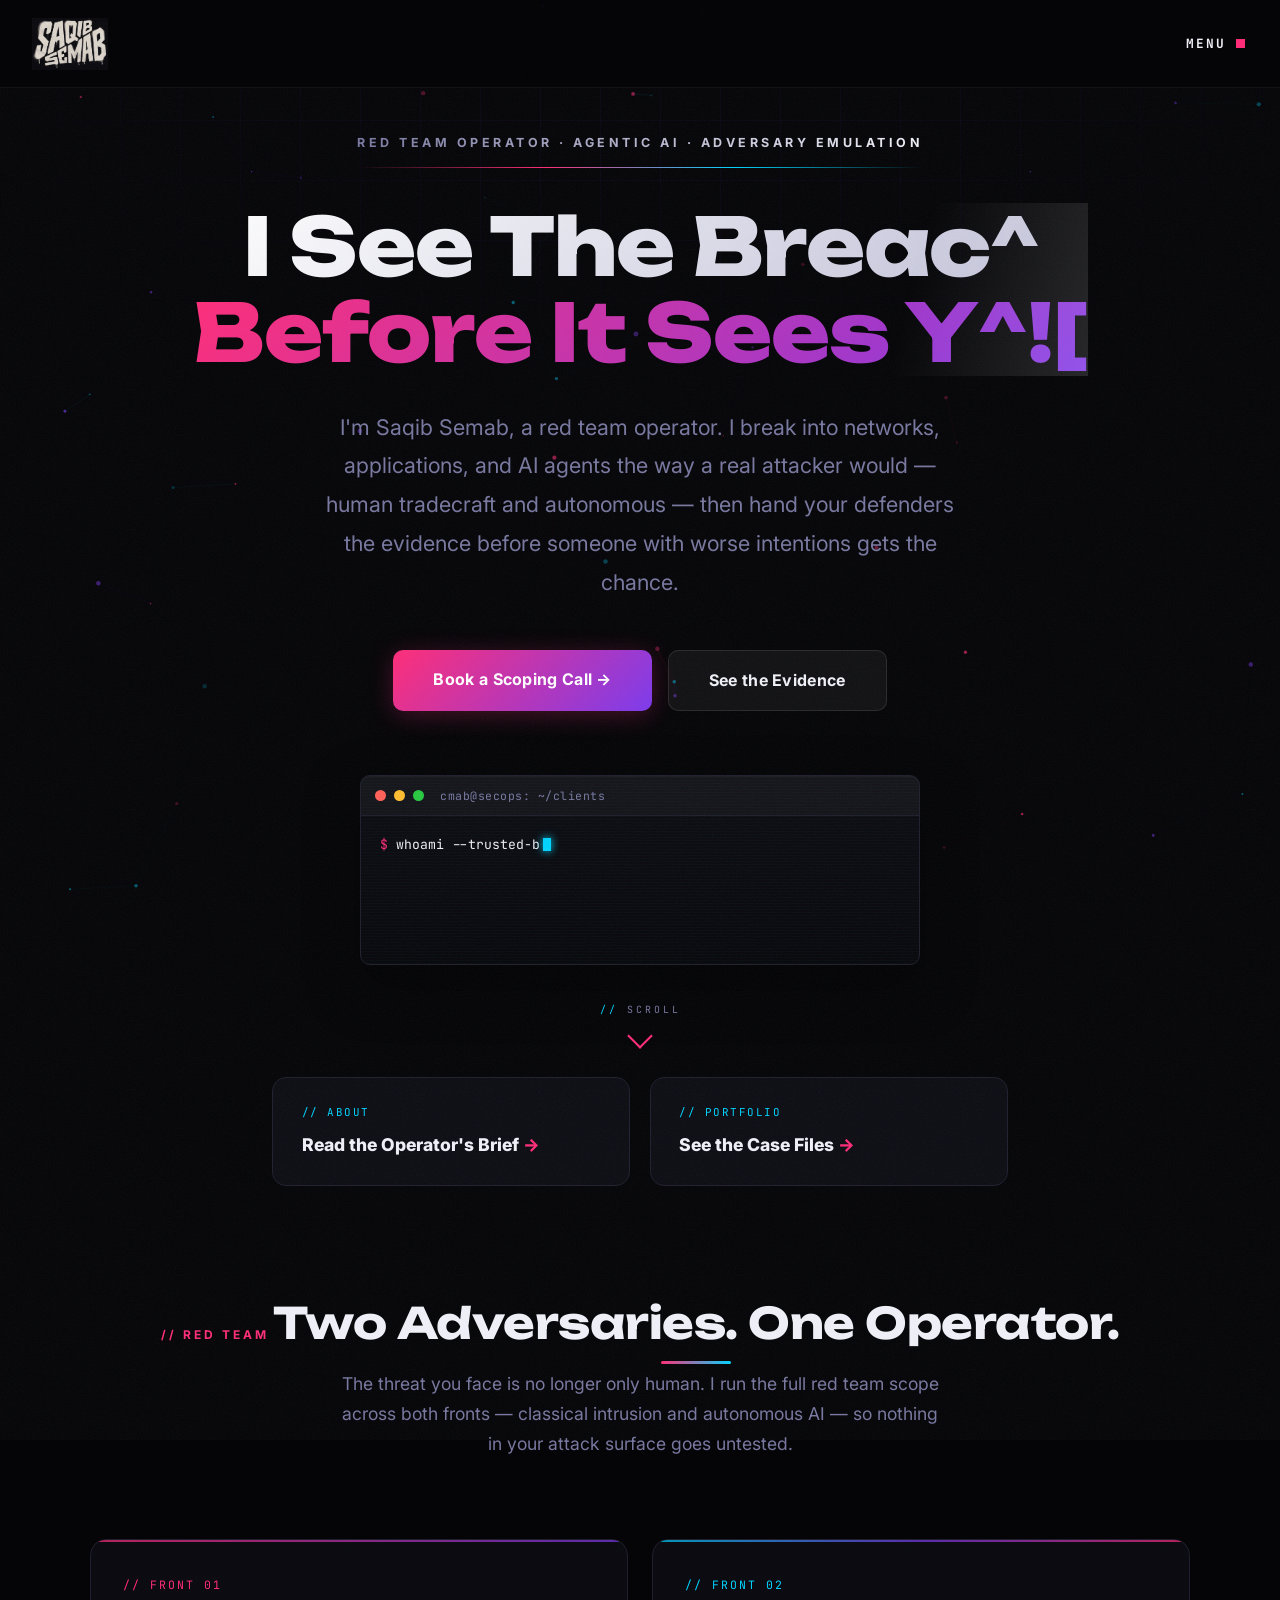
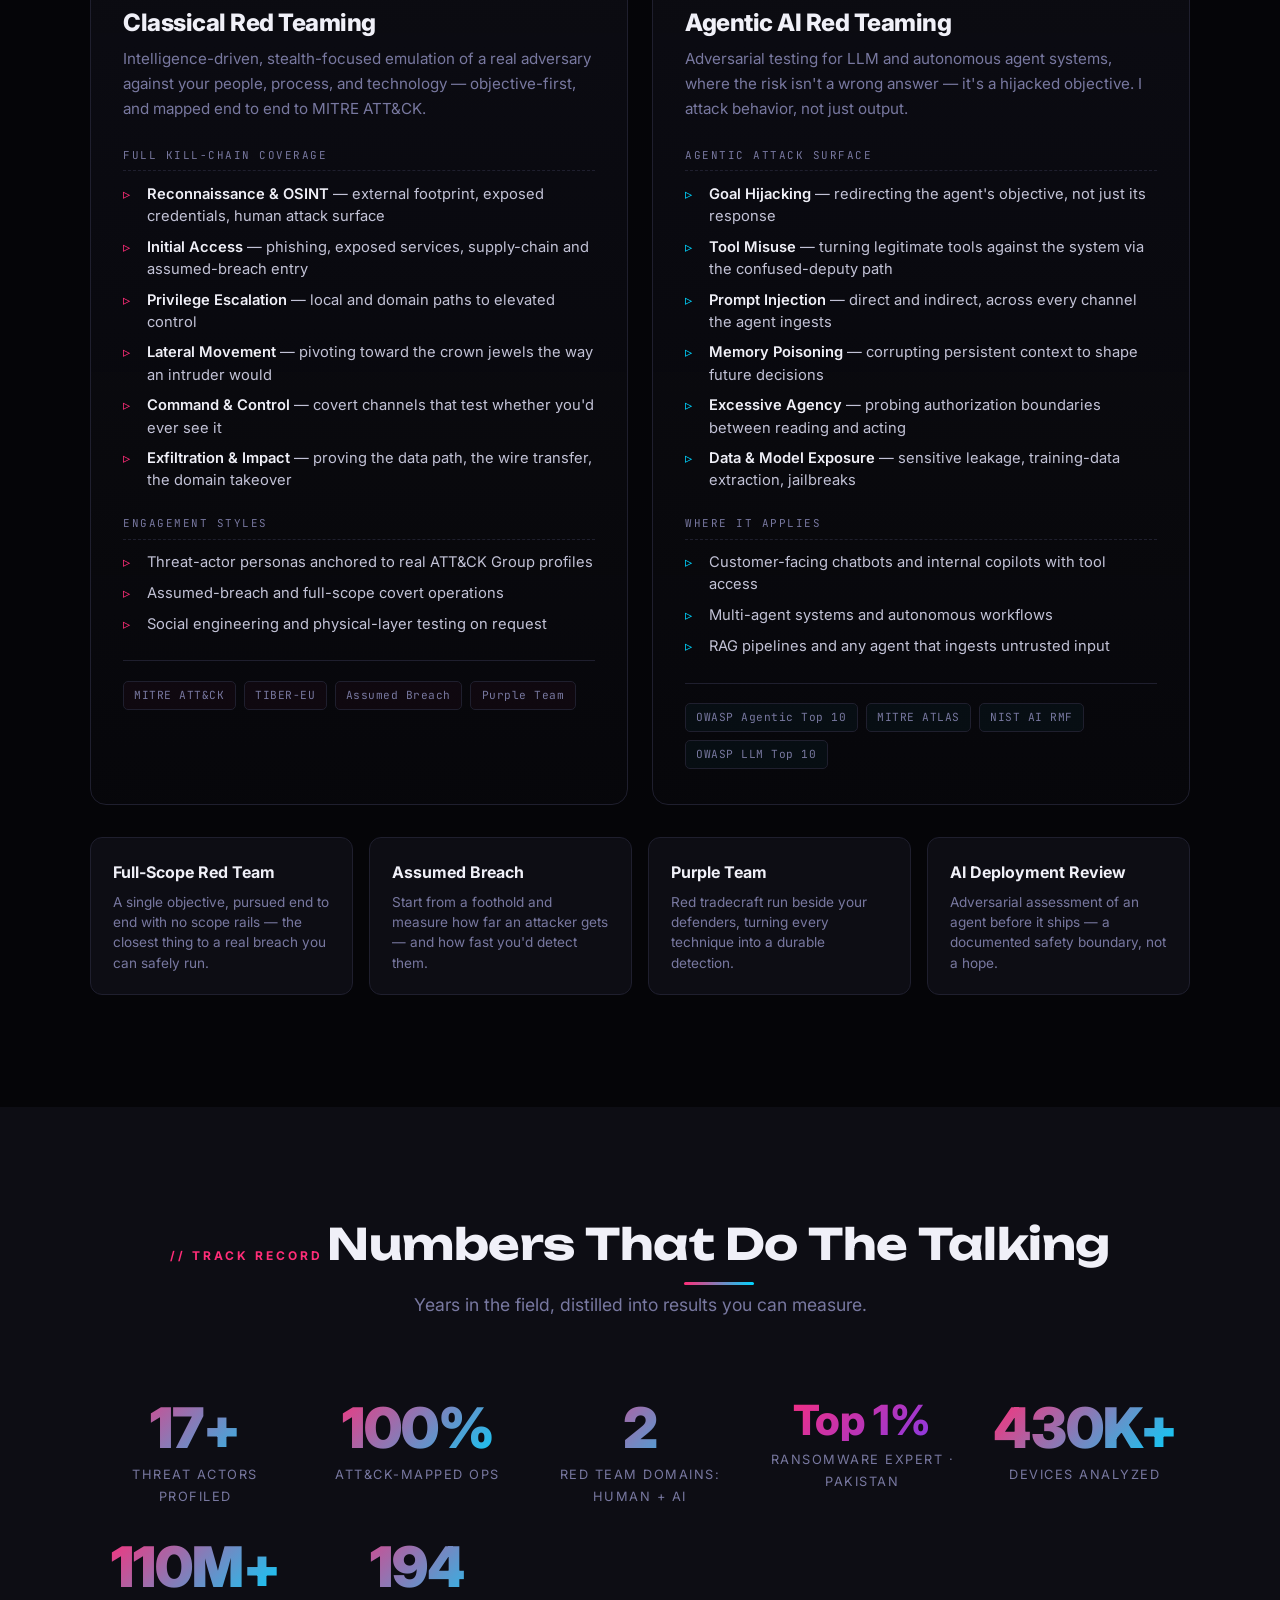
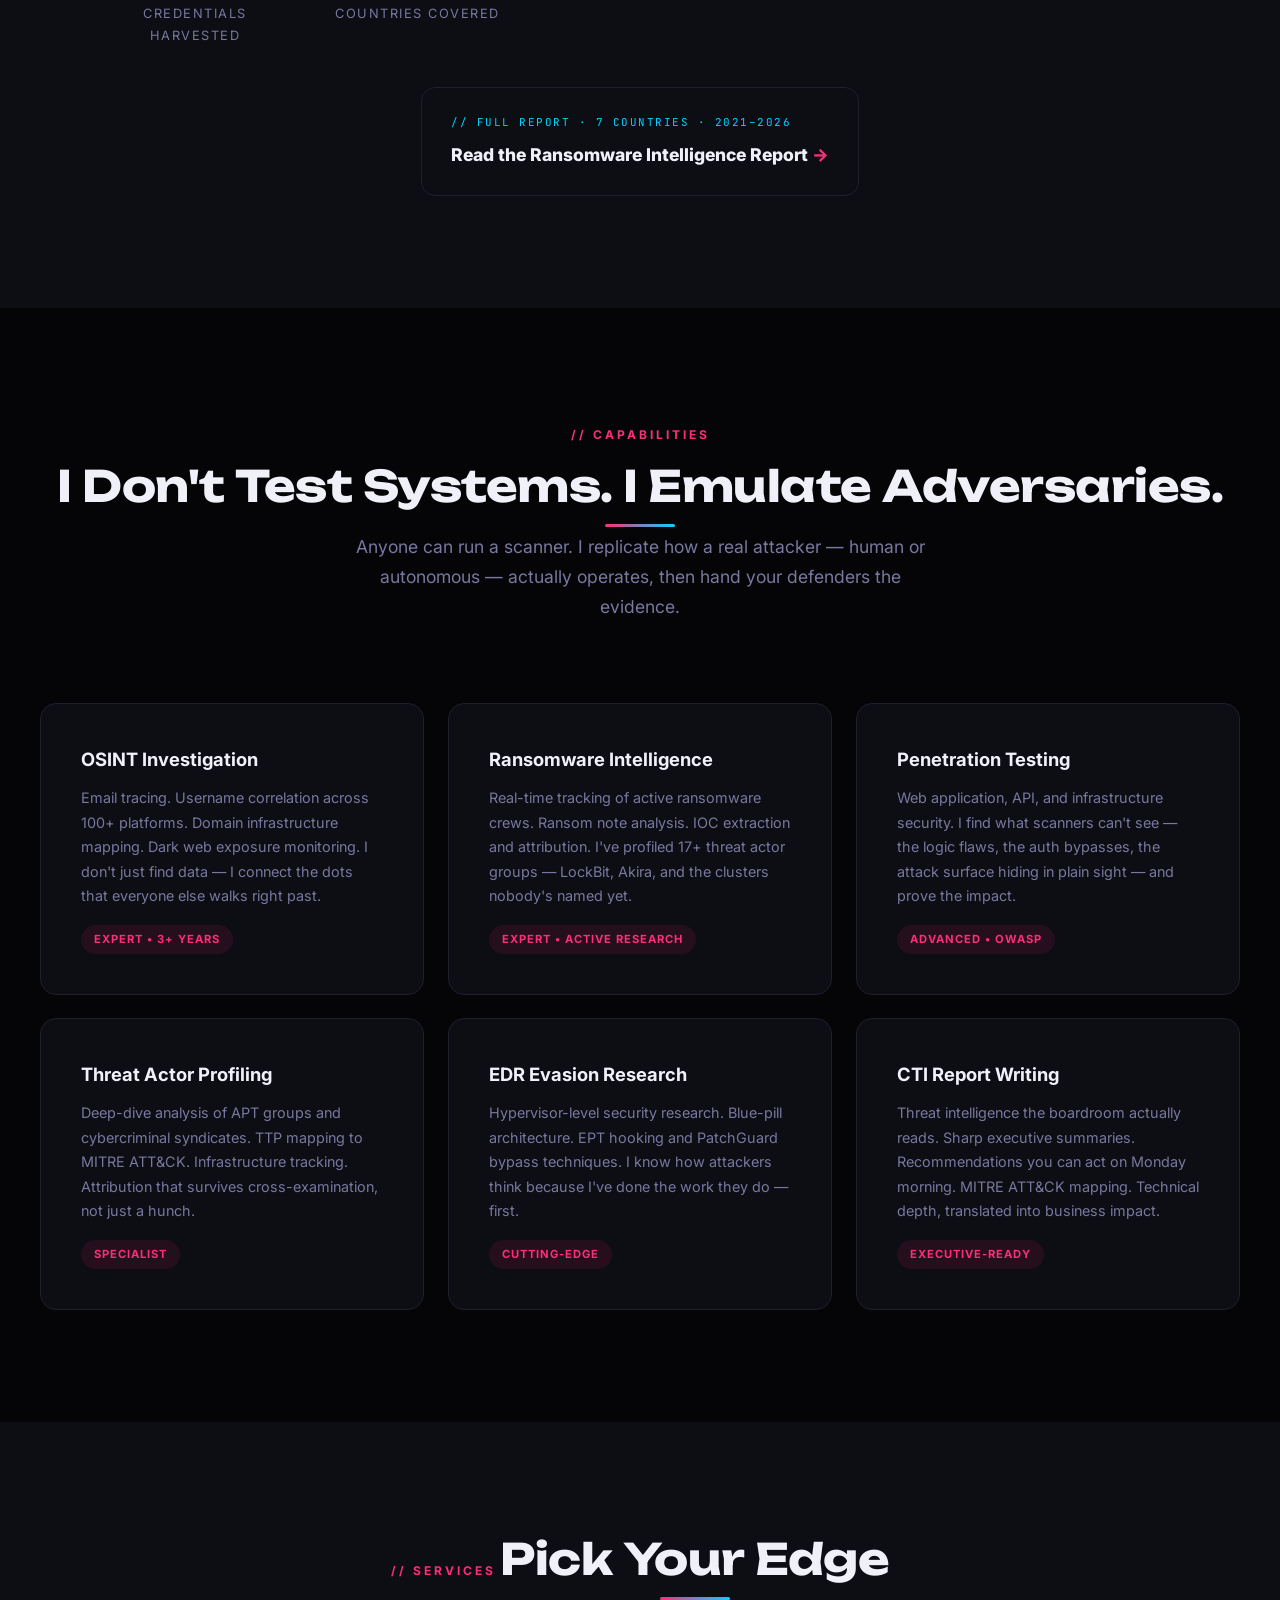
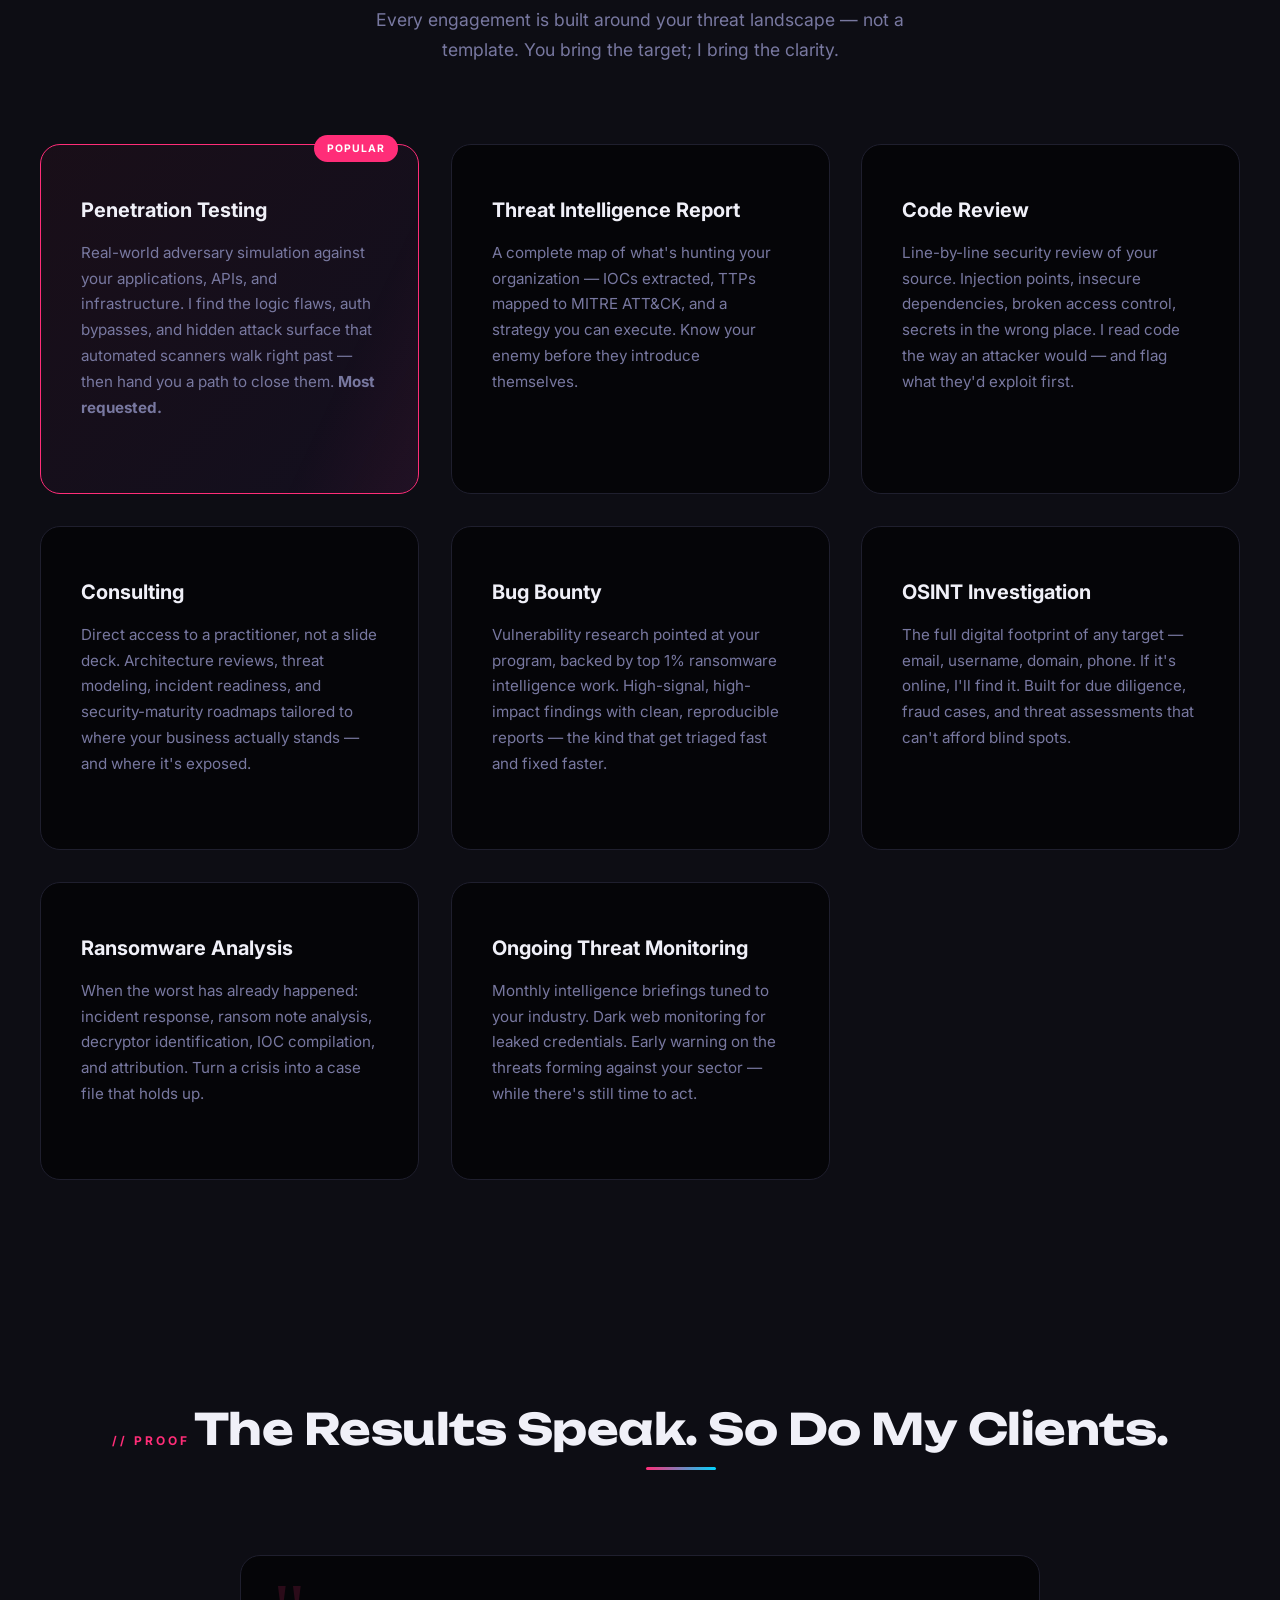
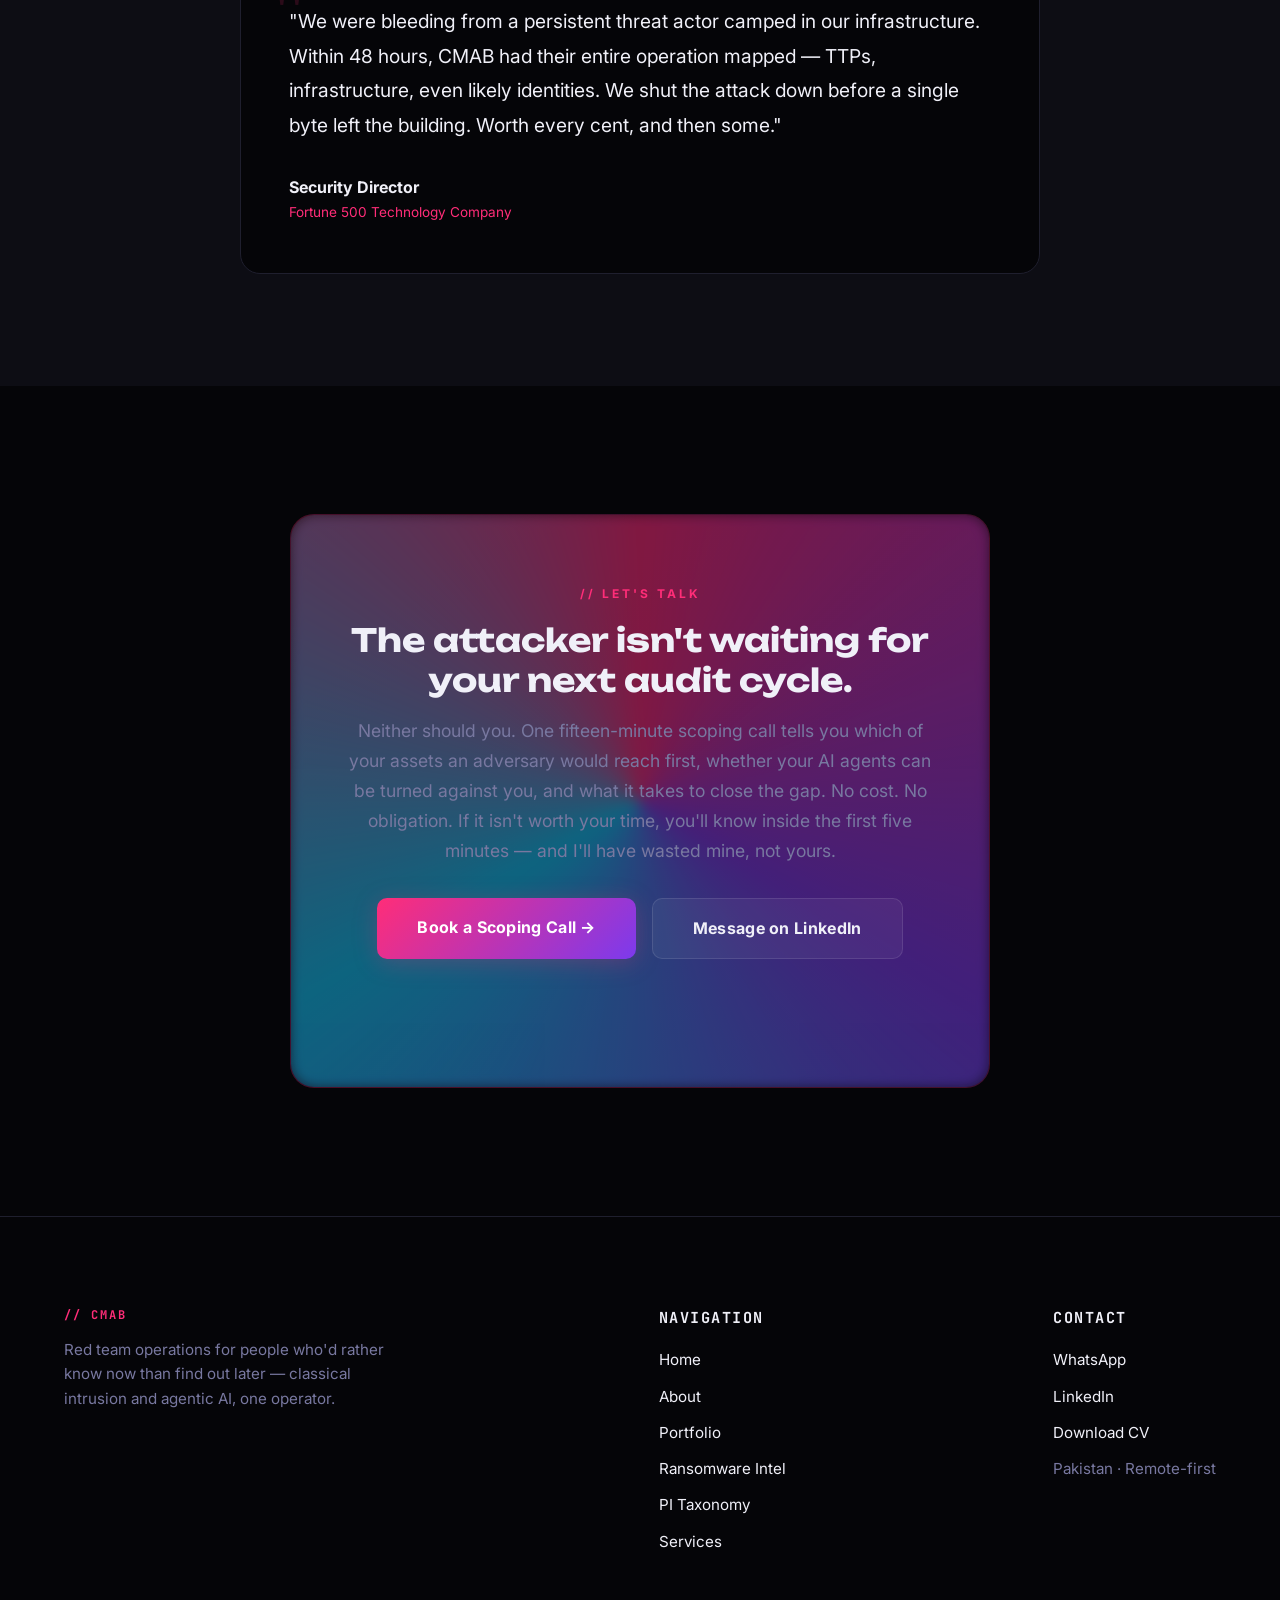
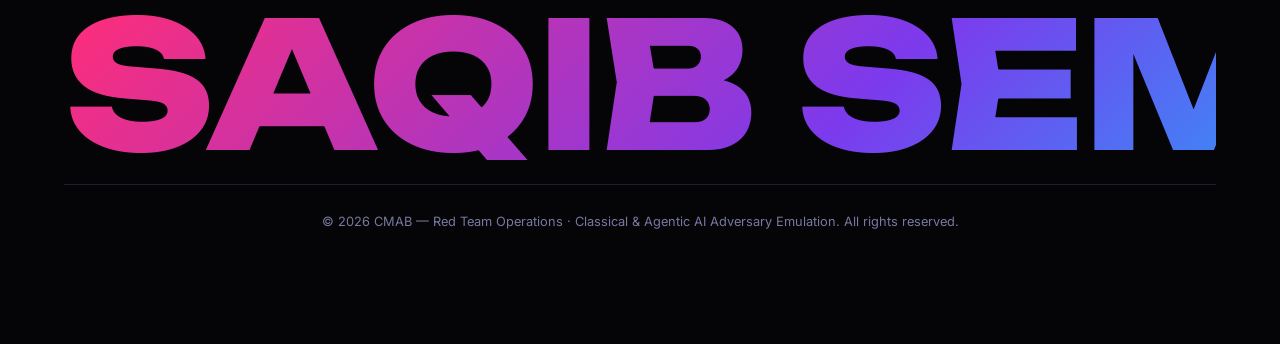
==== commit accf9998: "Update the CV and add it as a downloadable PDF on the site Updated the uploaded CV (CV_Saqib_Simab_R" ====
--- a/index.html
+++ b/index.html
@@ -355,6 +355,7 @@
                 <span class="footer-col-label">Contact</span>
                 <a href="https://wa.me/923025352333?text=Hi%2C%20I%27d%20like%20to%20book%20a%20scoping%20call." target="_blank" rel="noopener">WhatsApp</a>
                 <a href="https://www.linkedin.com/in/saqib-semab-523411242?utm_source=share_via&amp;utm_content=profile&amp;utm_medium=member_android" target="_blank" rel="noopener">LinkedIn</a>
+                <a href="assets/files/Saqib_Semab_CV.pdf" download>Download CV</a>
                 <span class="footer-static">Pakistan · Remote-first</span>
             </div>
         </div>
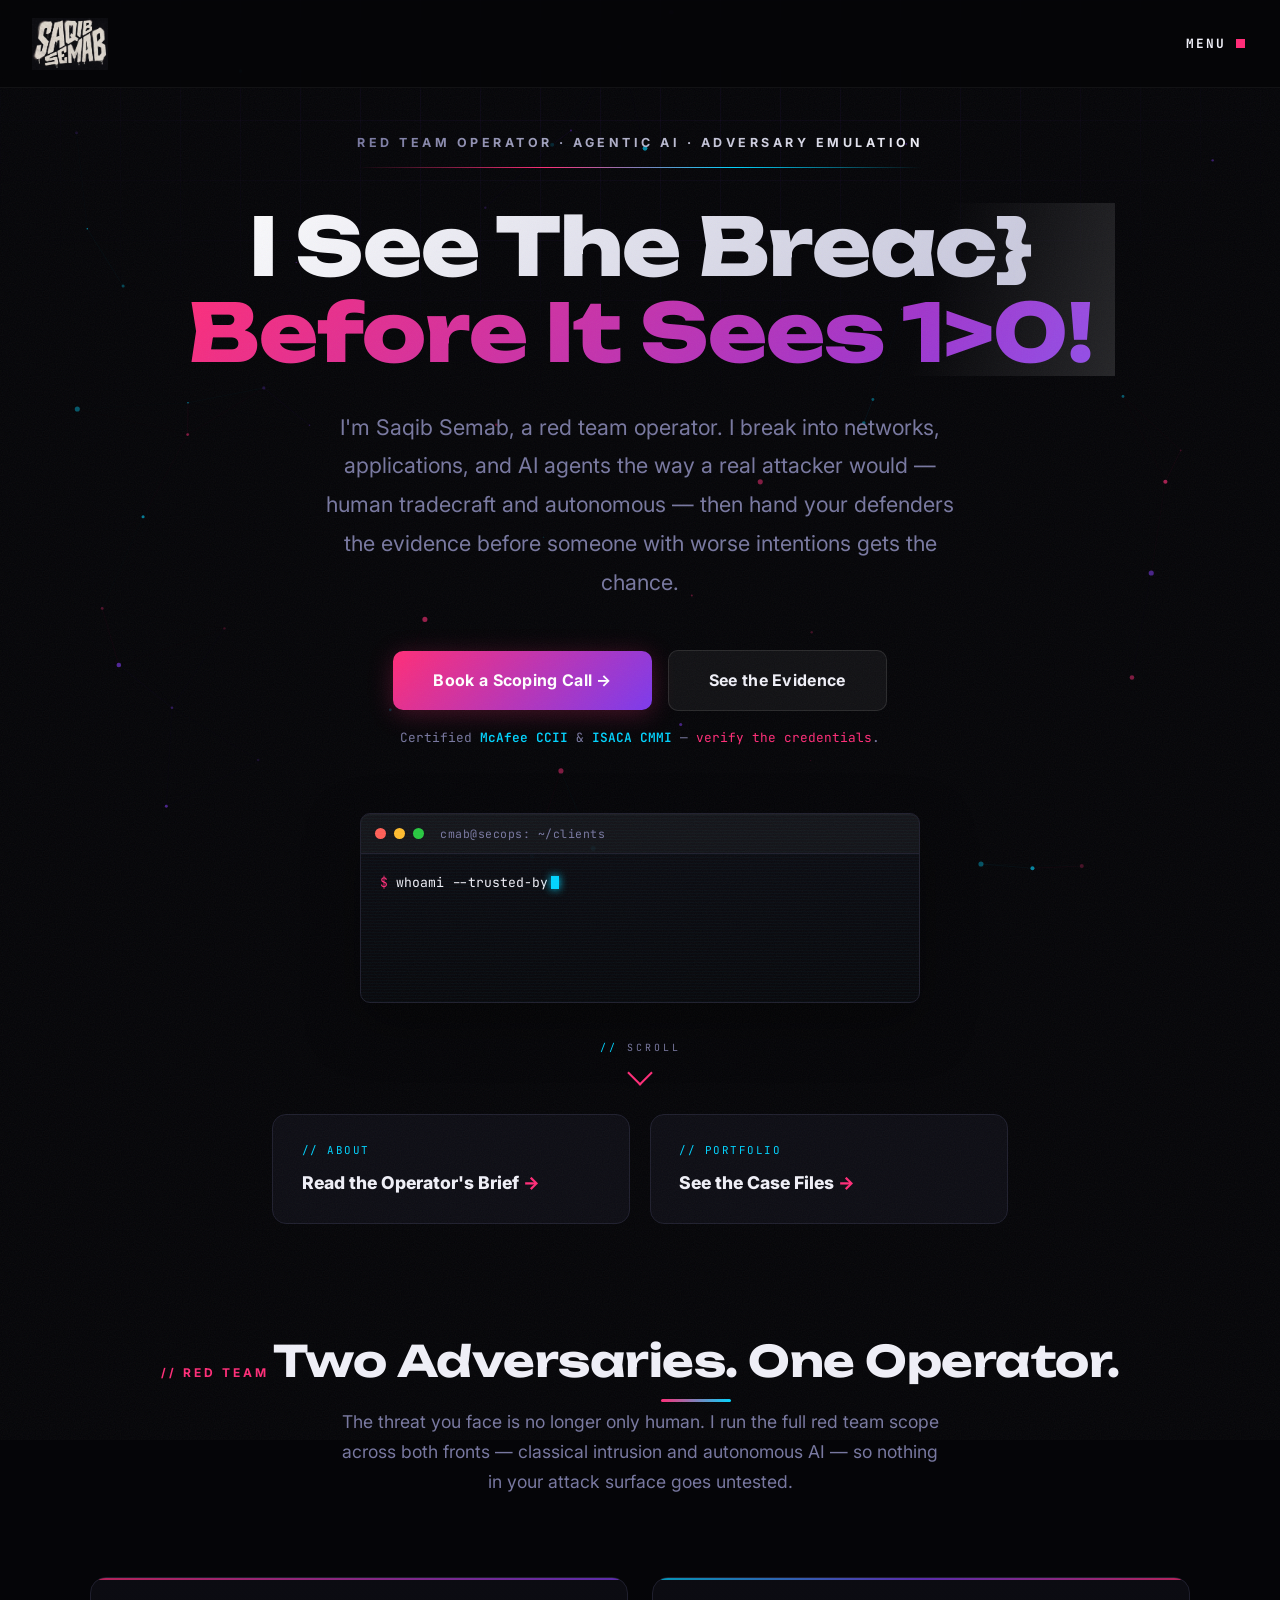
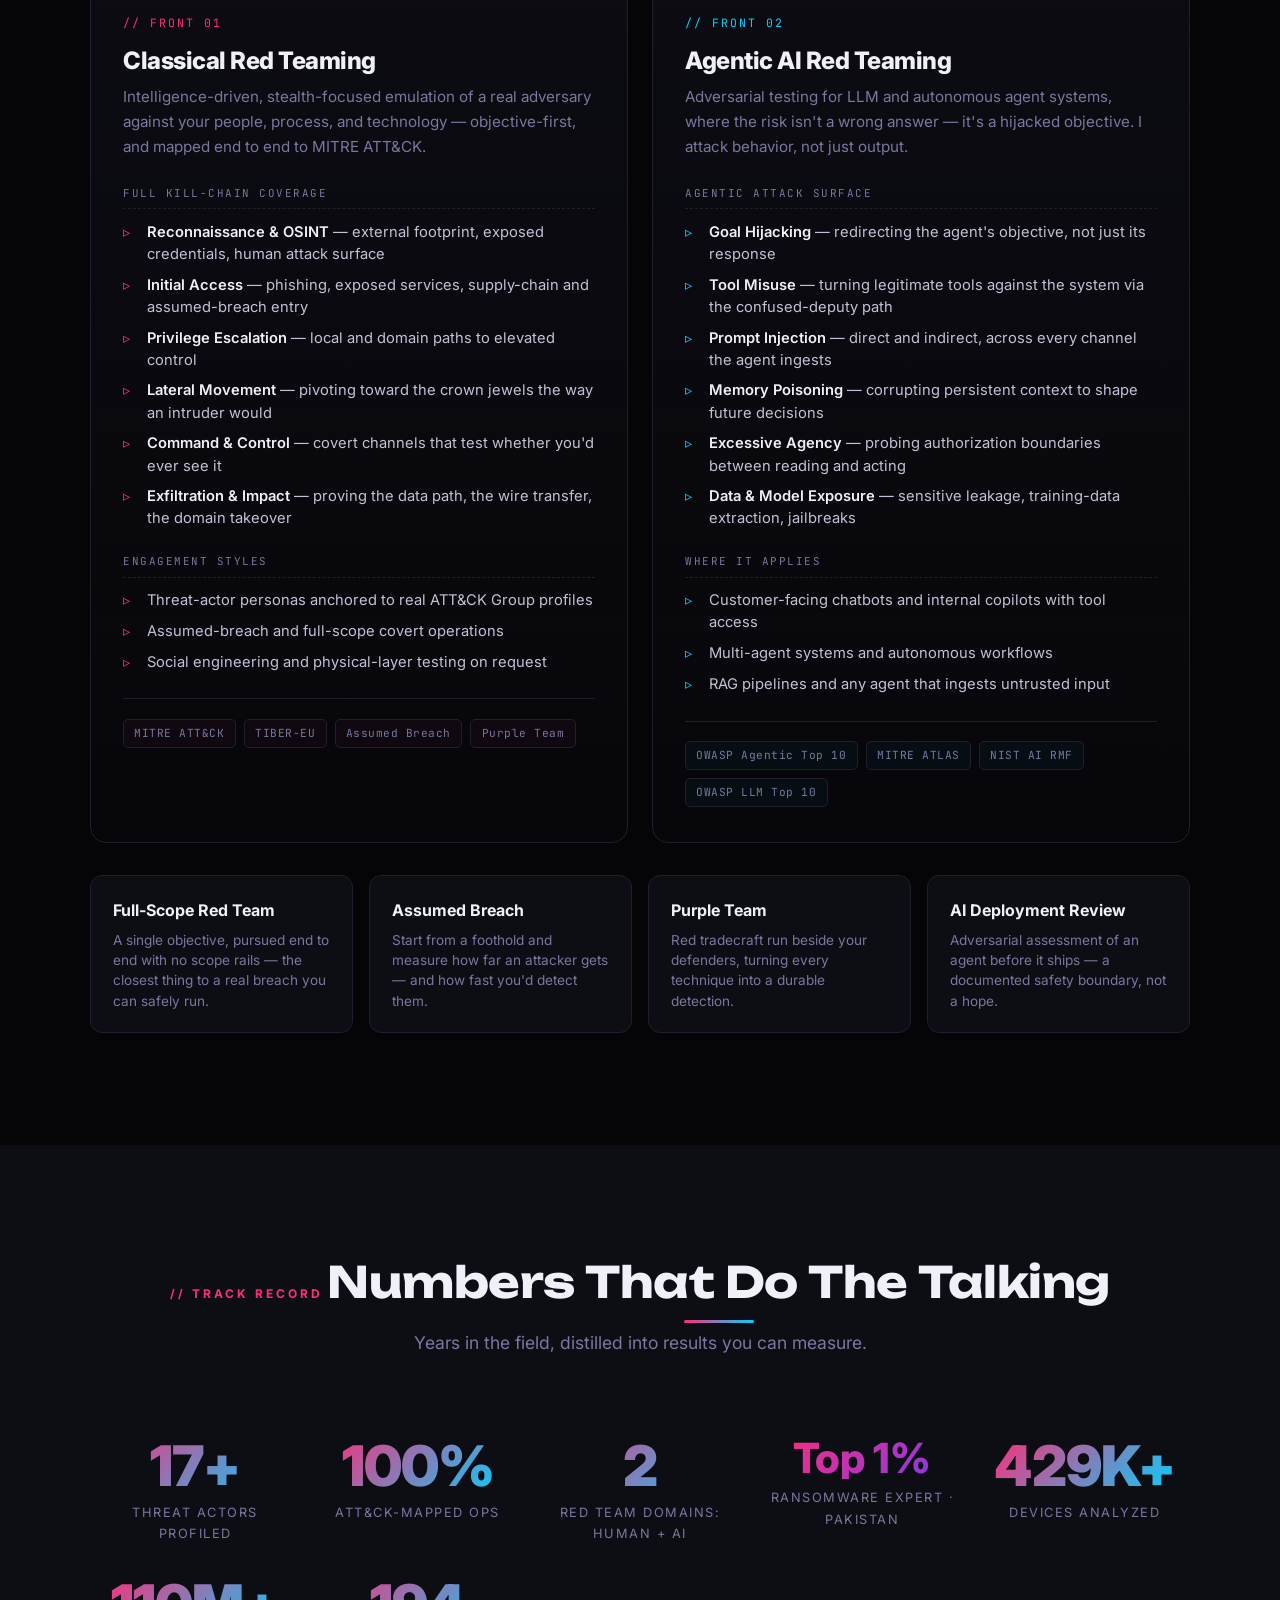
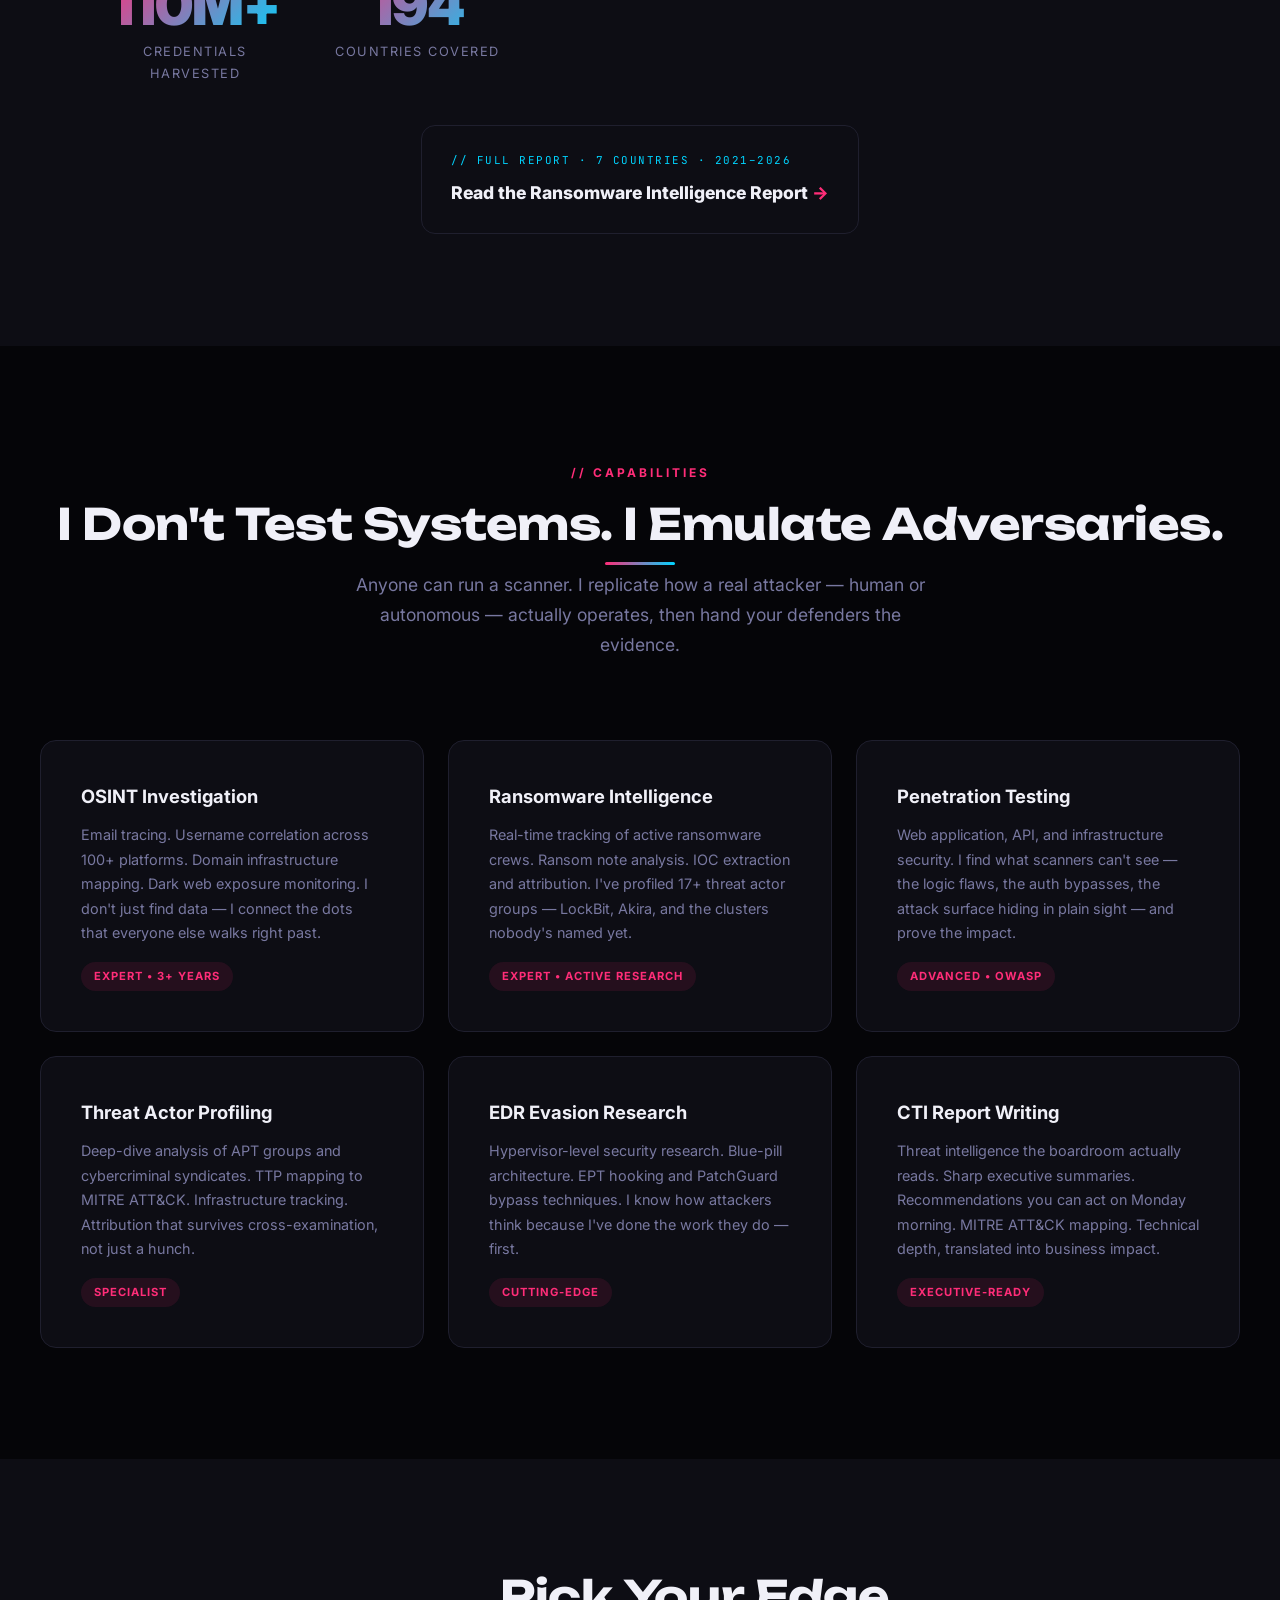
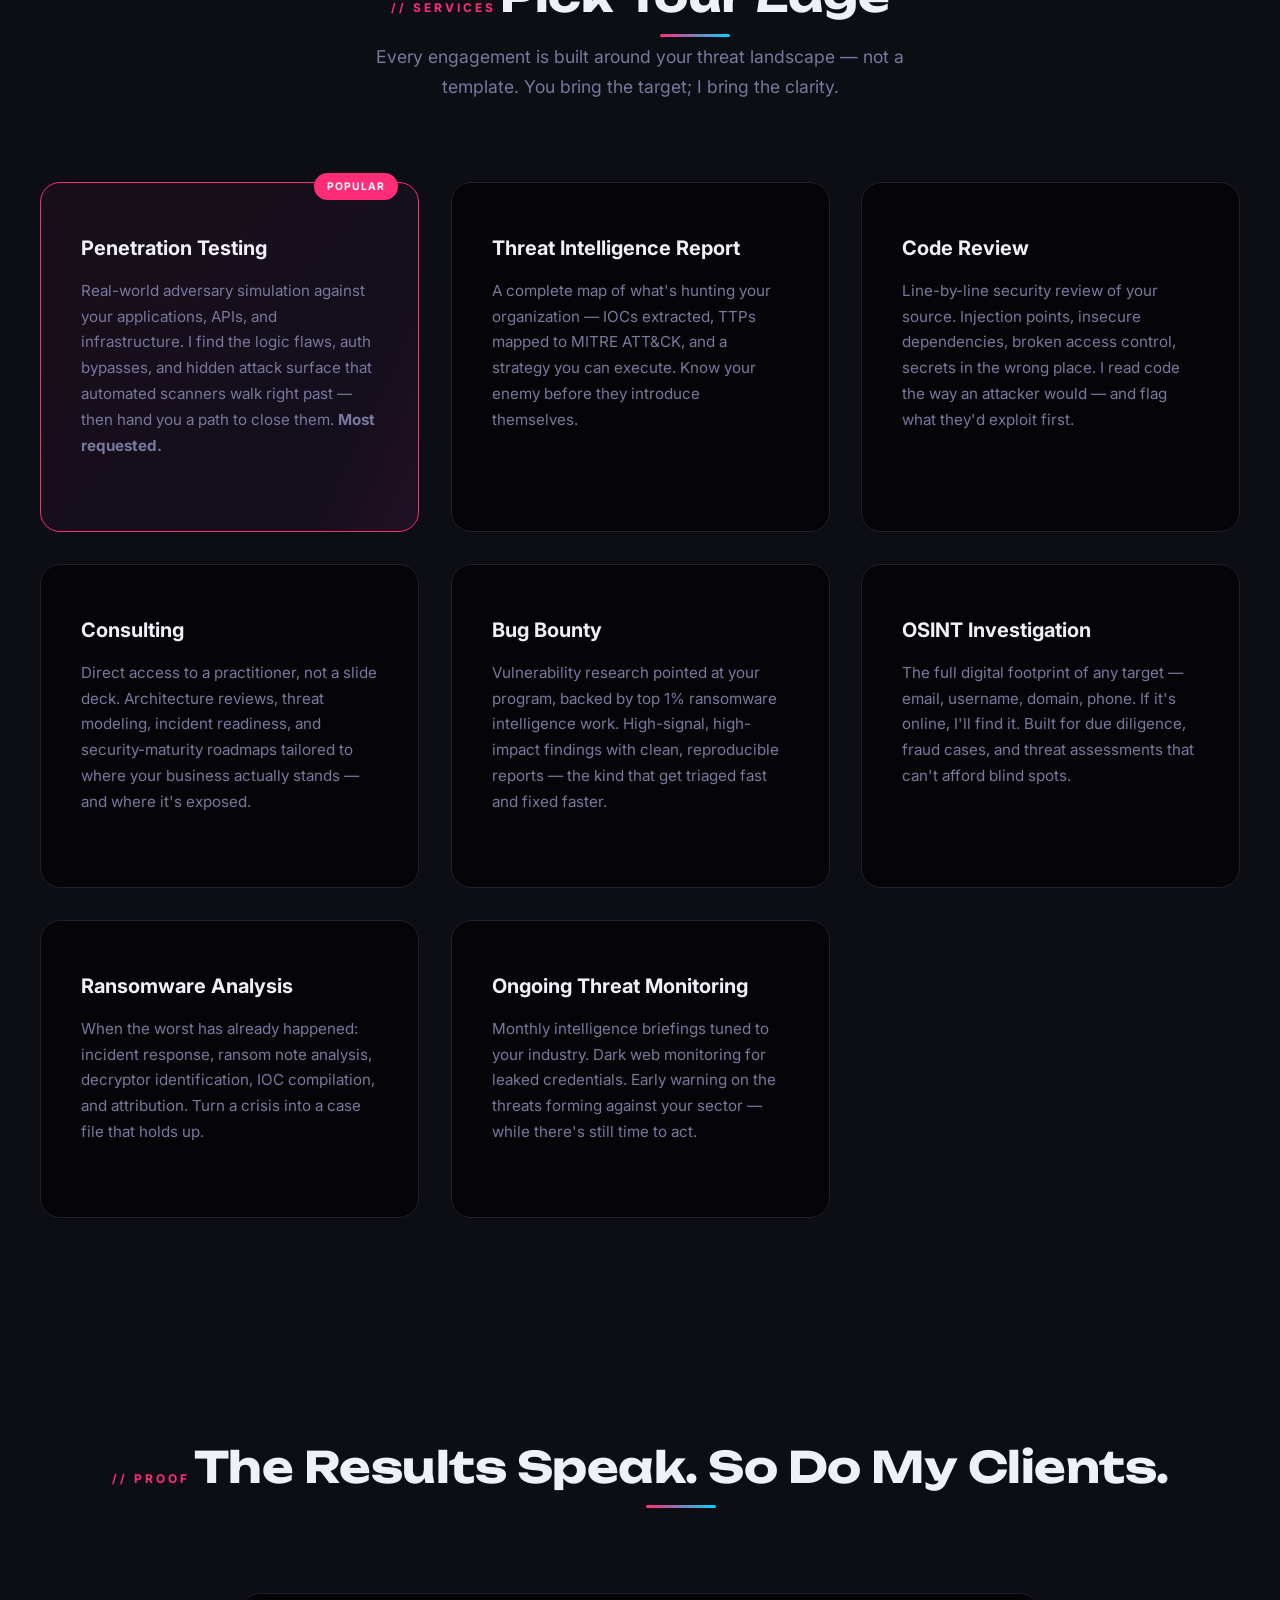
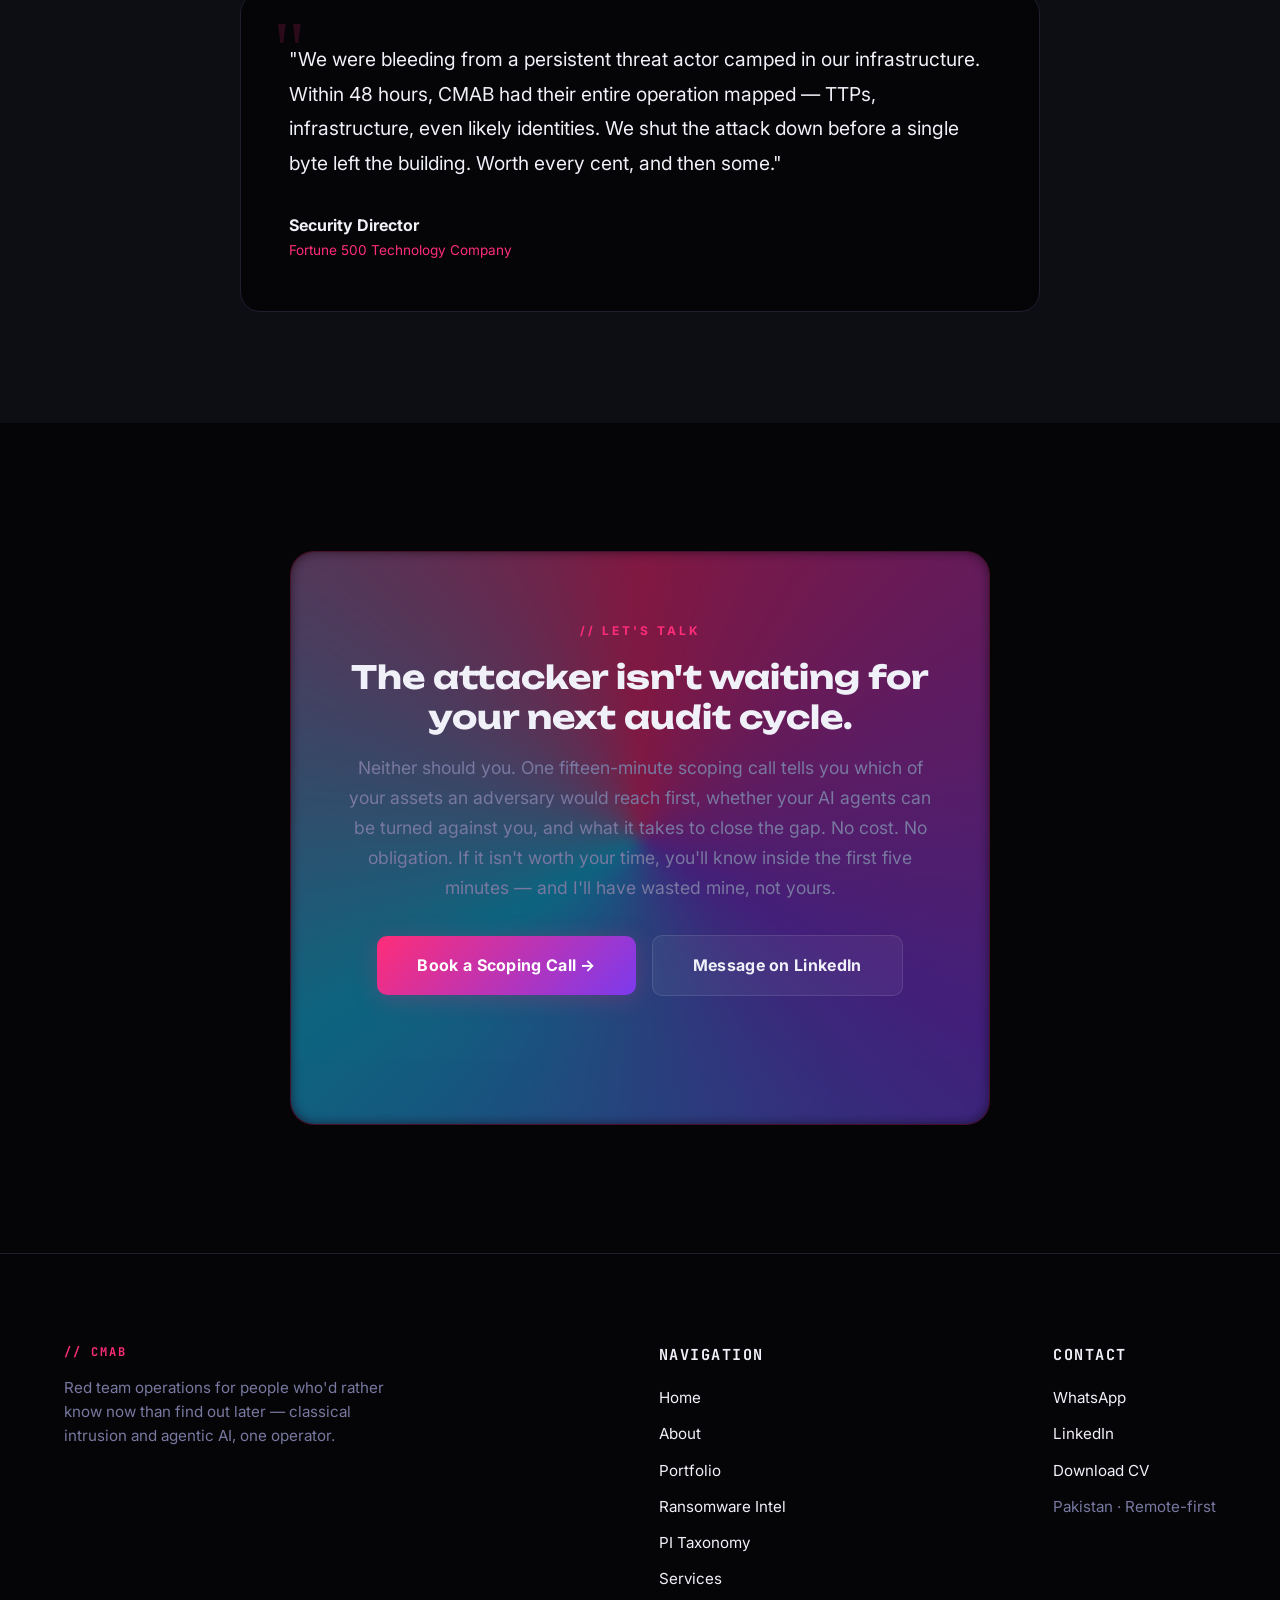
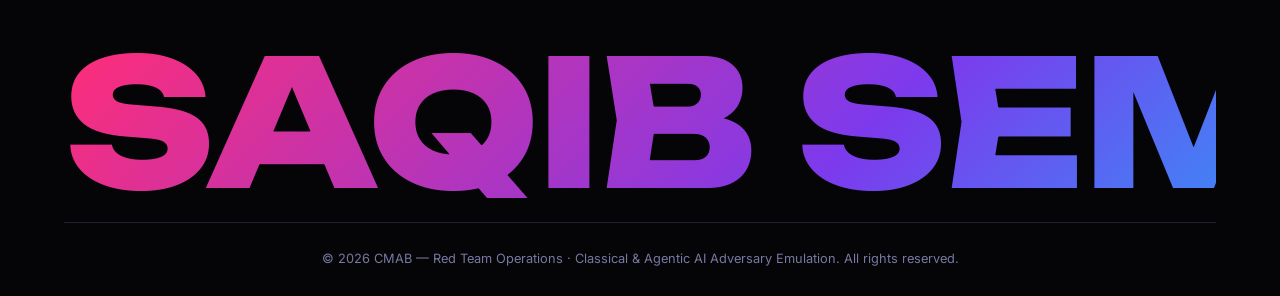
==== commit 7a4ec1ec: "Merge pull request #33 from semabsaqib/claude/animation-enhancement-6aypto Publish both certificates" ====
--- a/index.html
+++ b/index.html
@@ -73,6 +73,7 @@
             <div class="hero-cta">
                 <a href="https://wa.me/923025352333?text=Hi%2C%20I%27d%20like%20to%20book%20a%20scoping%20call." class="btn btn-primary" data-cursor="Call" target="_blank" rel="noopener">Book a Scoping Call →</a>
                 <a href="portfolio.html" class="btn btn-secondary">See the Evidence</a>
+                <span class="note">Certified <b>McAfee CCII</b> &amp; <b>ISACA CMMI</b> — <a href="about.html#credentials">verify the credentials</a>.</span>
             </div>
             <div class="trusted">
                 <div class="trusted-bar">
--- a/assets/style.css
+++ b/assets/style.css
@@ -280,11 +280,22 @@
 
 .hero-cta {
     display: flex;
+    align-items: center;
     gap: 1rem;
     justify-content: center;
     flex-wrap: wrap;
     margin-bottom: 4rem;
 }
+.hero-cta .note {
+    width: 100%;
+    text-align: center;
+    font-family: var(--mono);
+    font-size: 0.8rem;
+    color: var(--text-muted);
+}
+.hero-cta .note b { color: var(--accent3); font-weight: 600; }
+.hero-cta .note a { color: var(--accent); text-decoration: none; }
+.hero-cta .note a:hover { text-decoration: underline; }
 
 .btn {
     padding: 1rem 2.5rem;
@@ -856,15 +867,24 @@
 .case-foot .src a { color: var(--accent3); text-decoration: none; }
 .case-foot .src a:hover { text-decoration: underline; }
 .case-role-badge {
+    display: inline-block;
     font-family: var(--mono);
     font-size: 0.68rem;
     letter-spacing: 1px;
     text-transform: uppercase;
+    text-decoration: none;
     color: var(--text);
     border: 1px solid rgba(124,58,237,0.4);
     border-radius: 6px;
     padding: 0.35rem 0.8rem;
     background: rgba(124,58,237,0.08);
+    transition: border-color 0.3s ease, background 0.3s ease, transform 0.3s ease;
+}
+a.case-role-badge:hover {
+    border-color: rgba(124,58,237,0.8);
+    background: rgba(124,58,237,0.18);
+    color: var(--text);
+    transform: translateY(-2px);
 }
 
 /* secondary evidence cards below flagship */
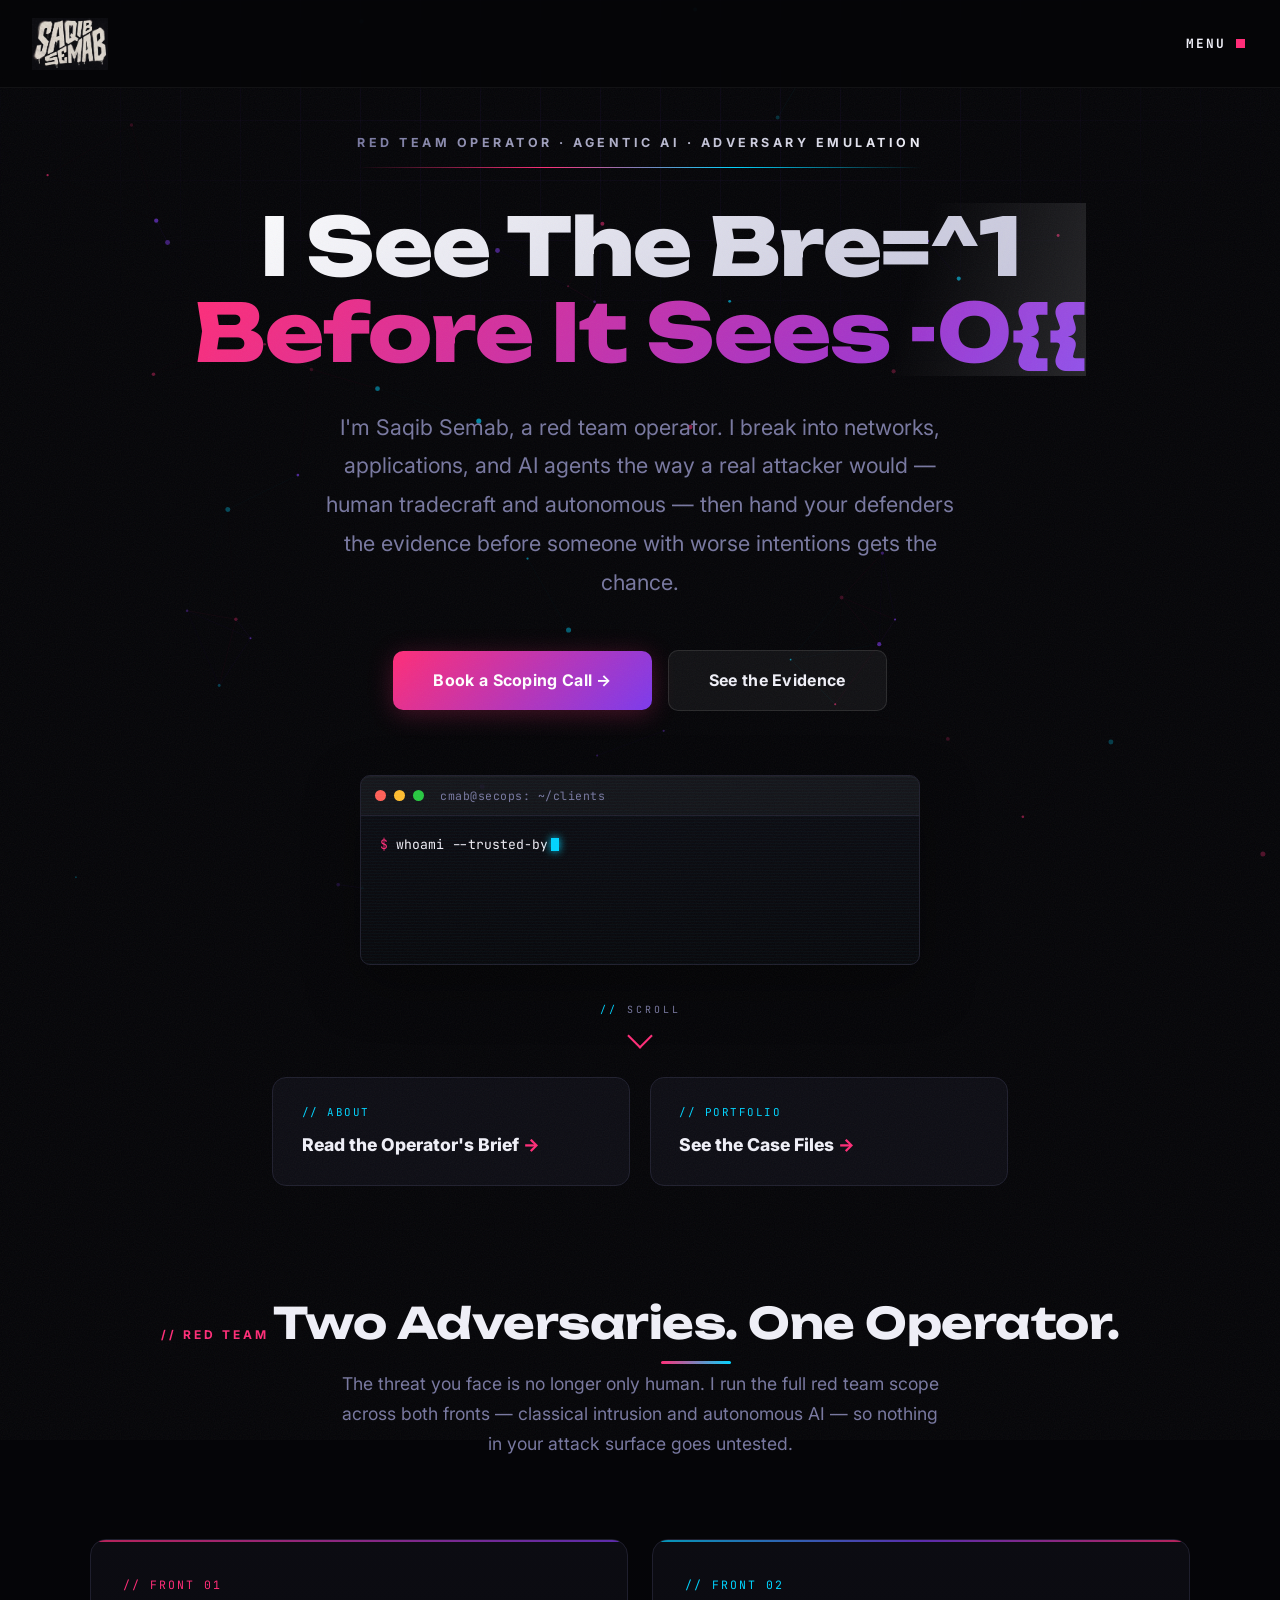
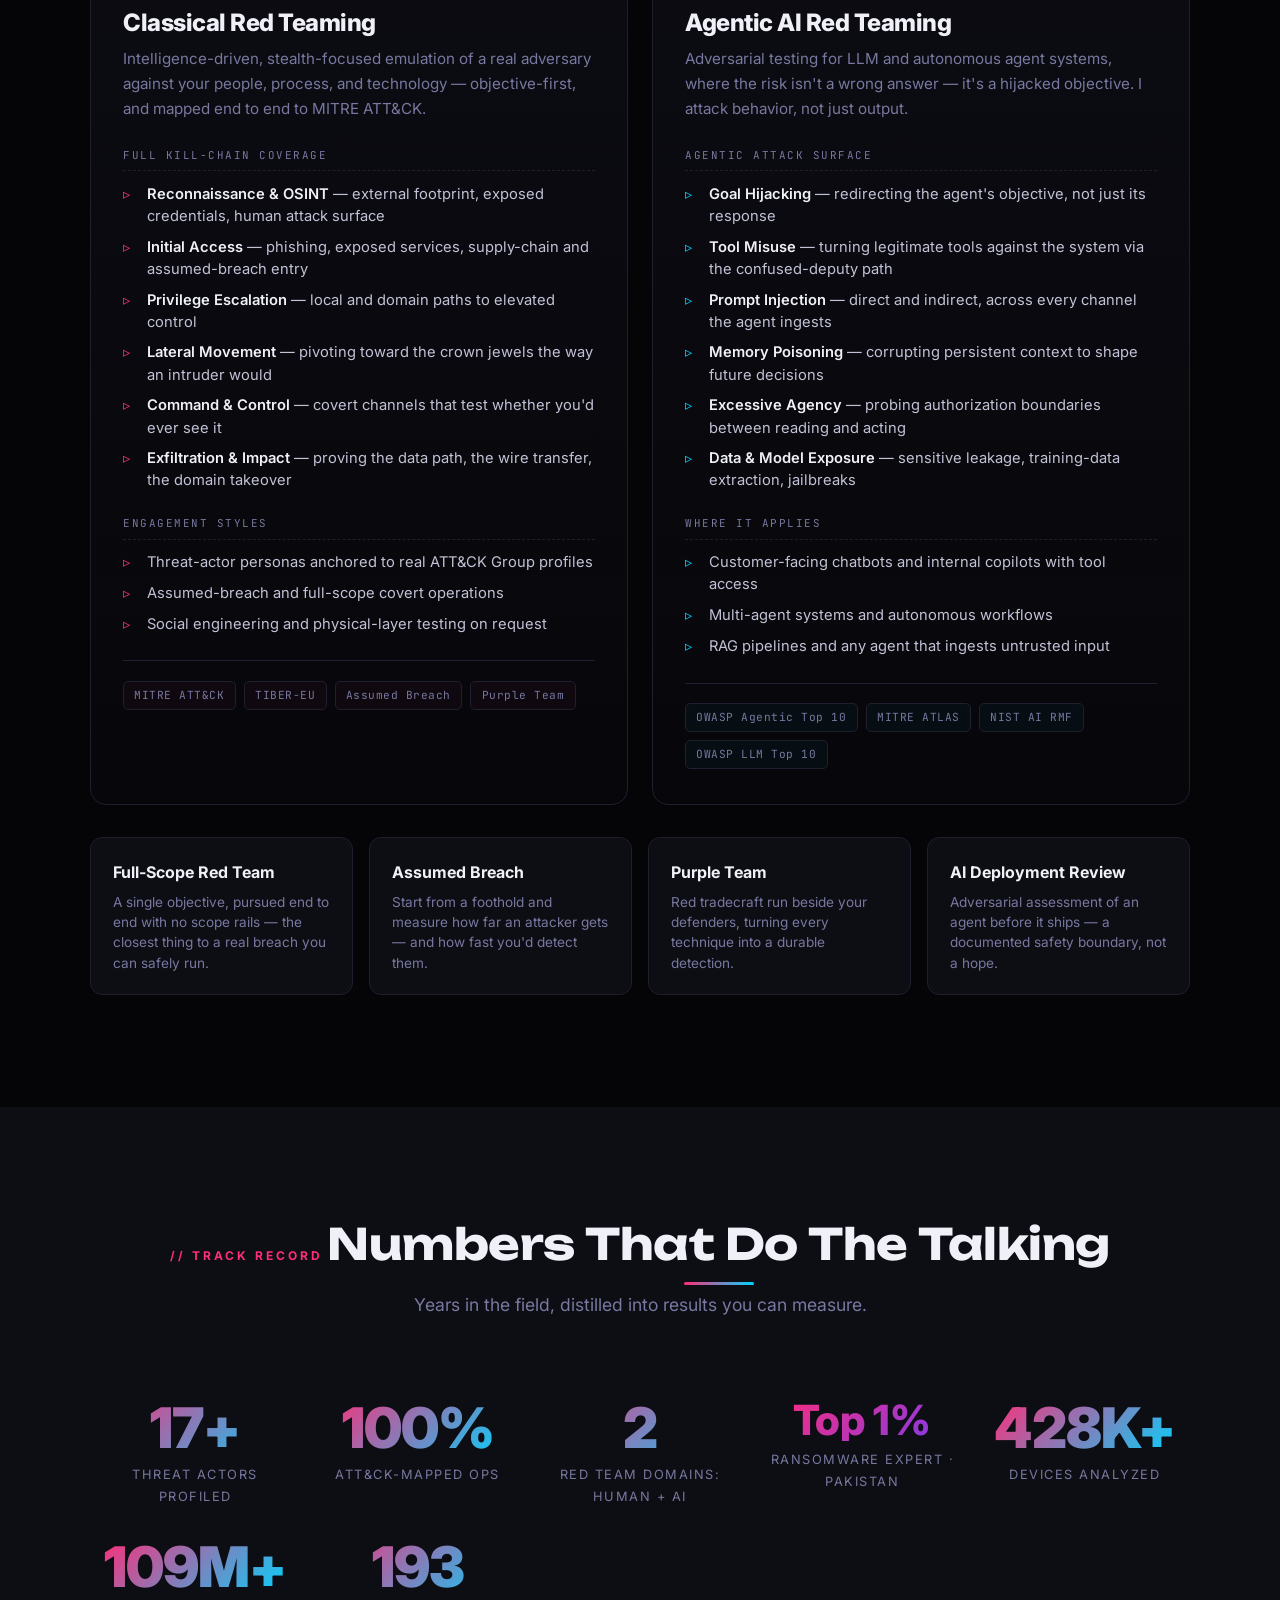
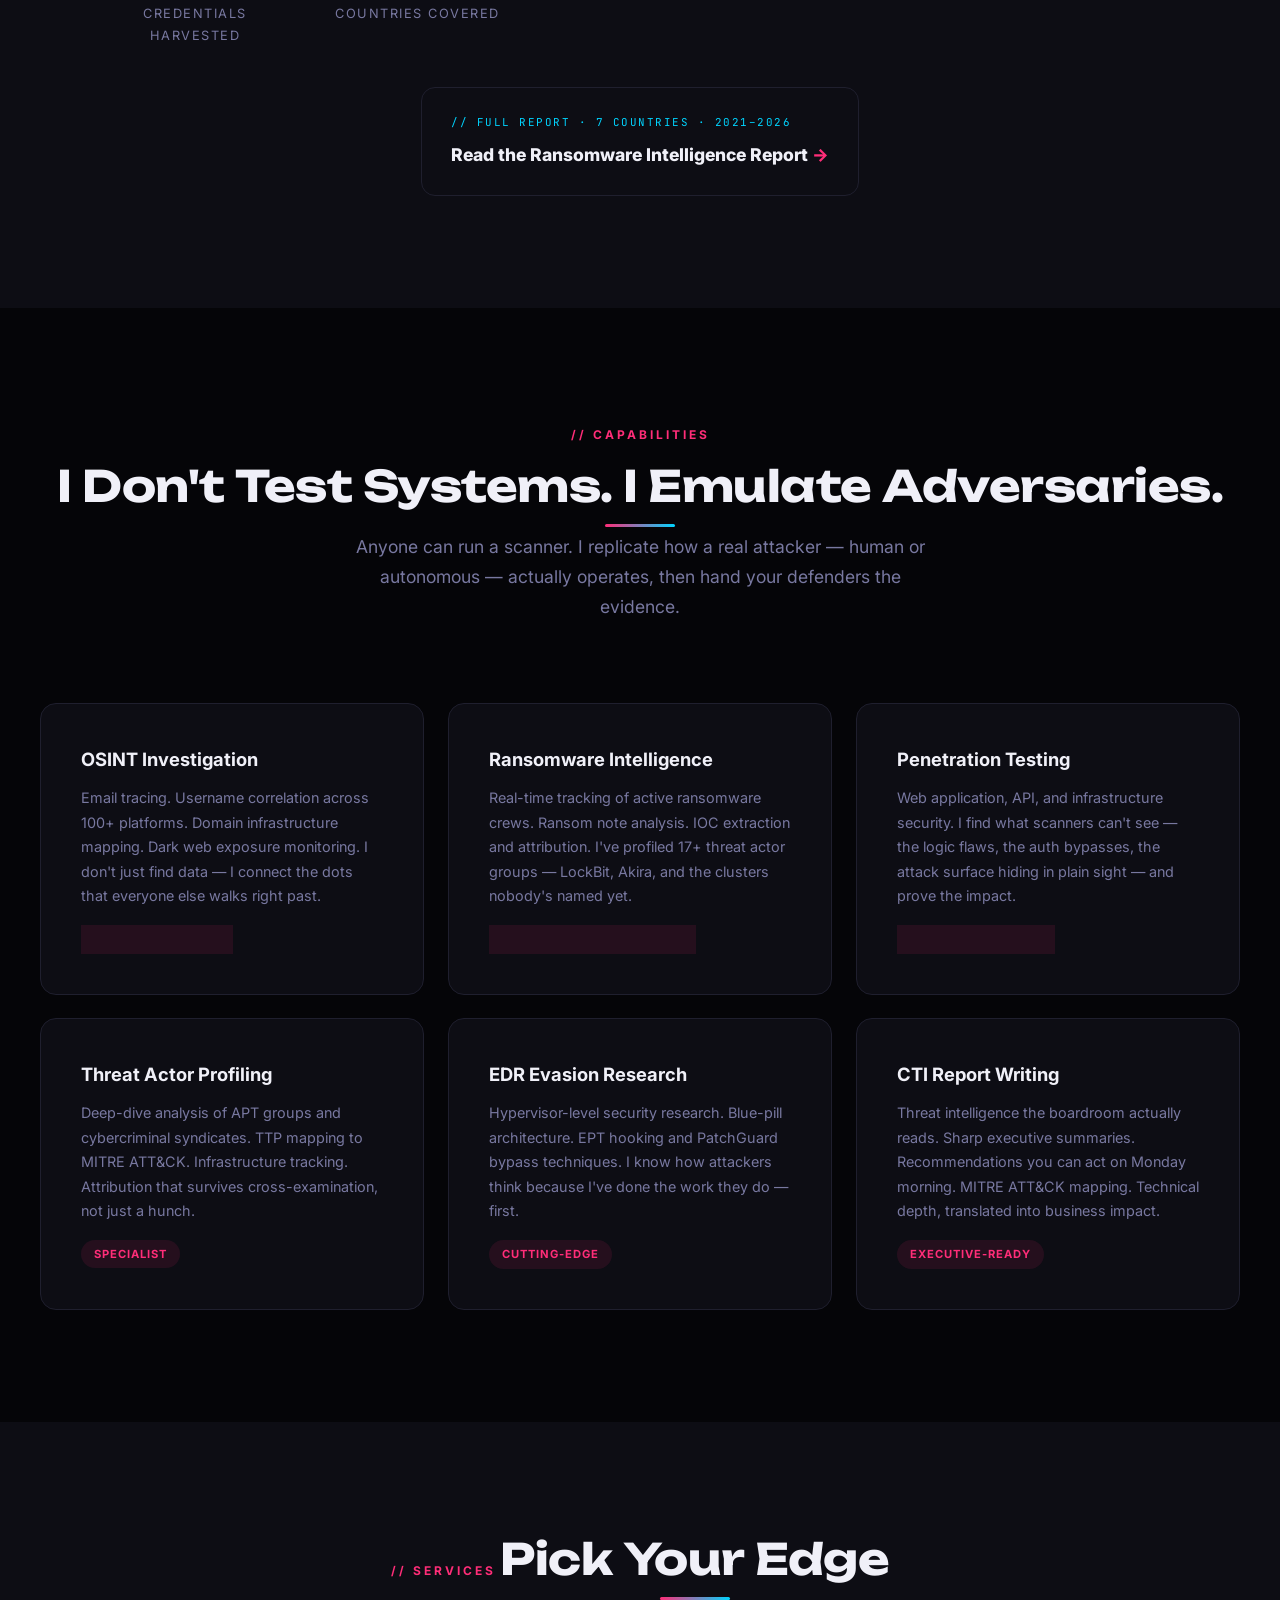
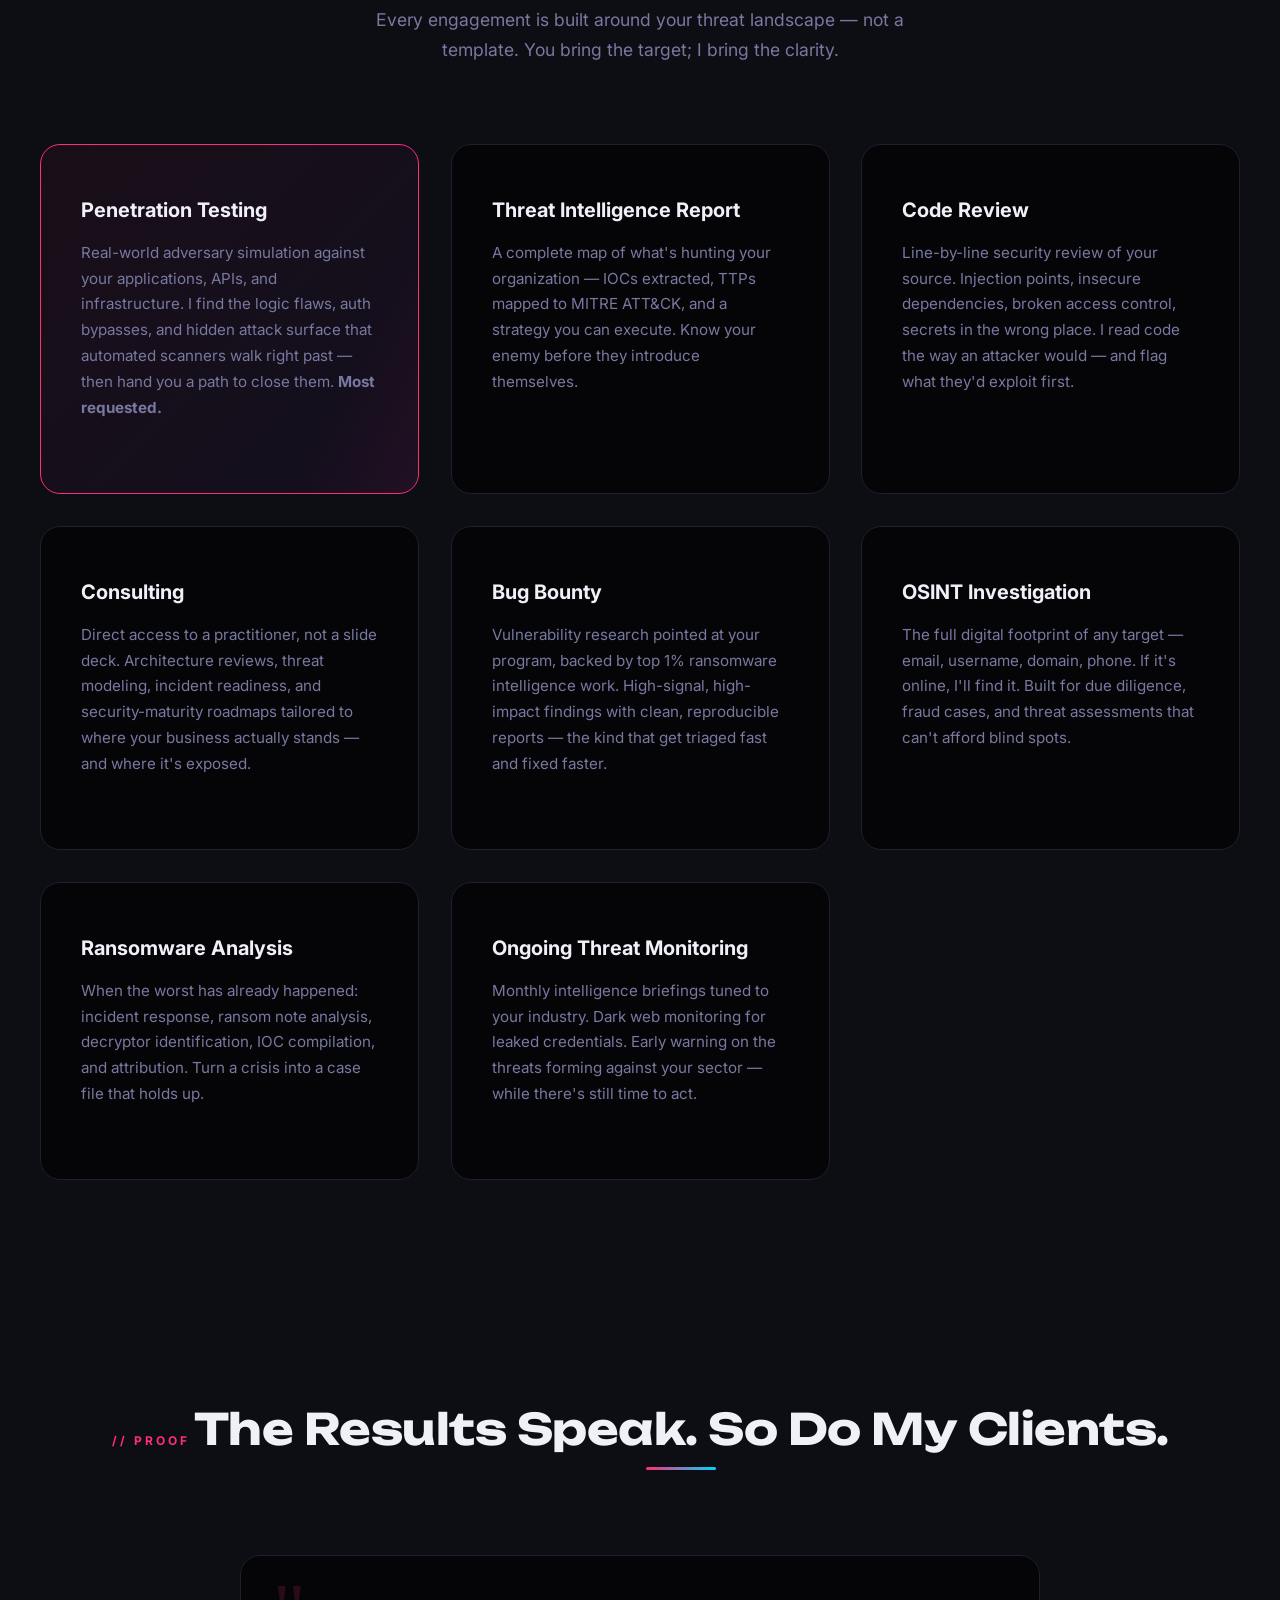
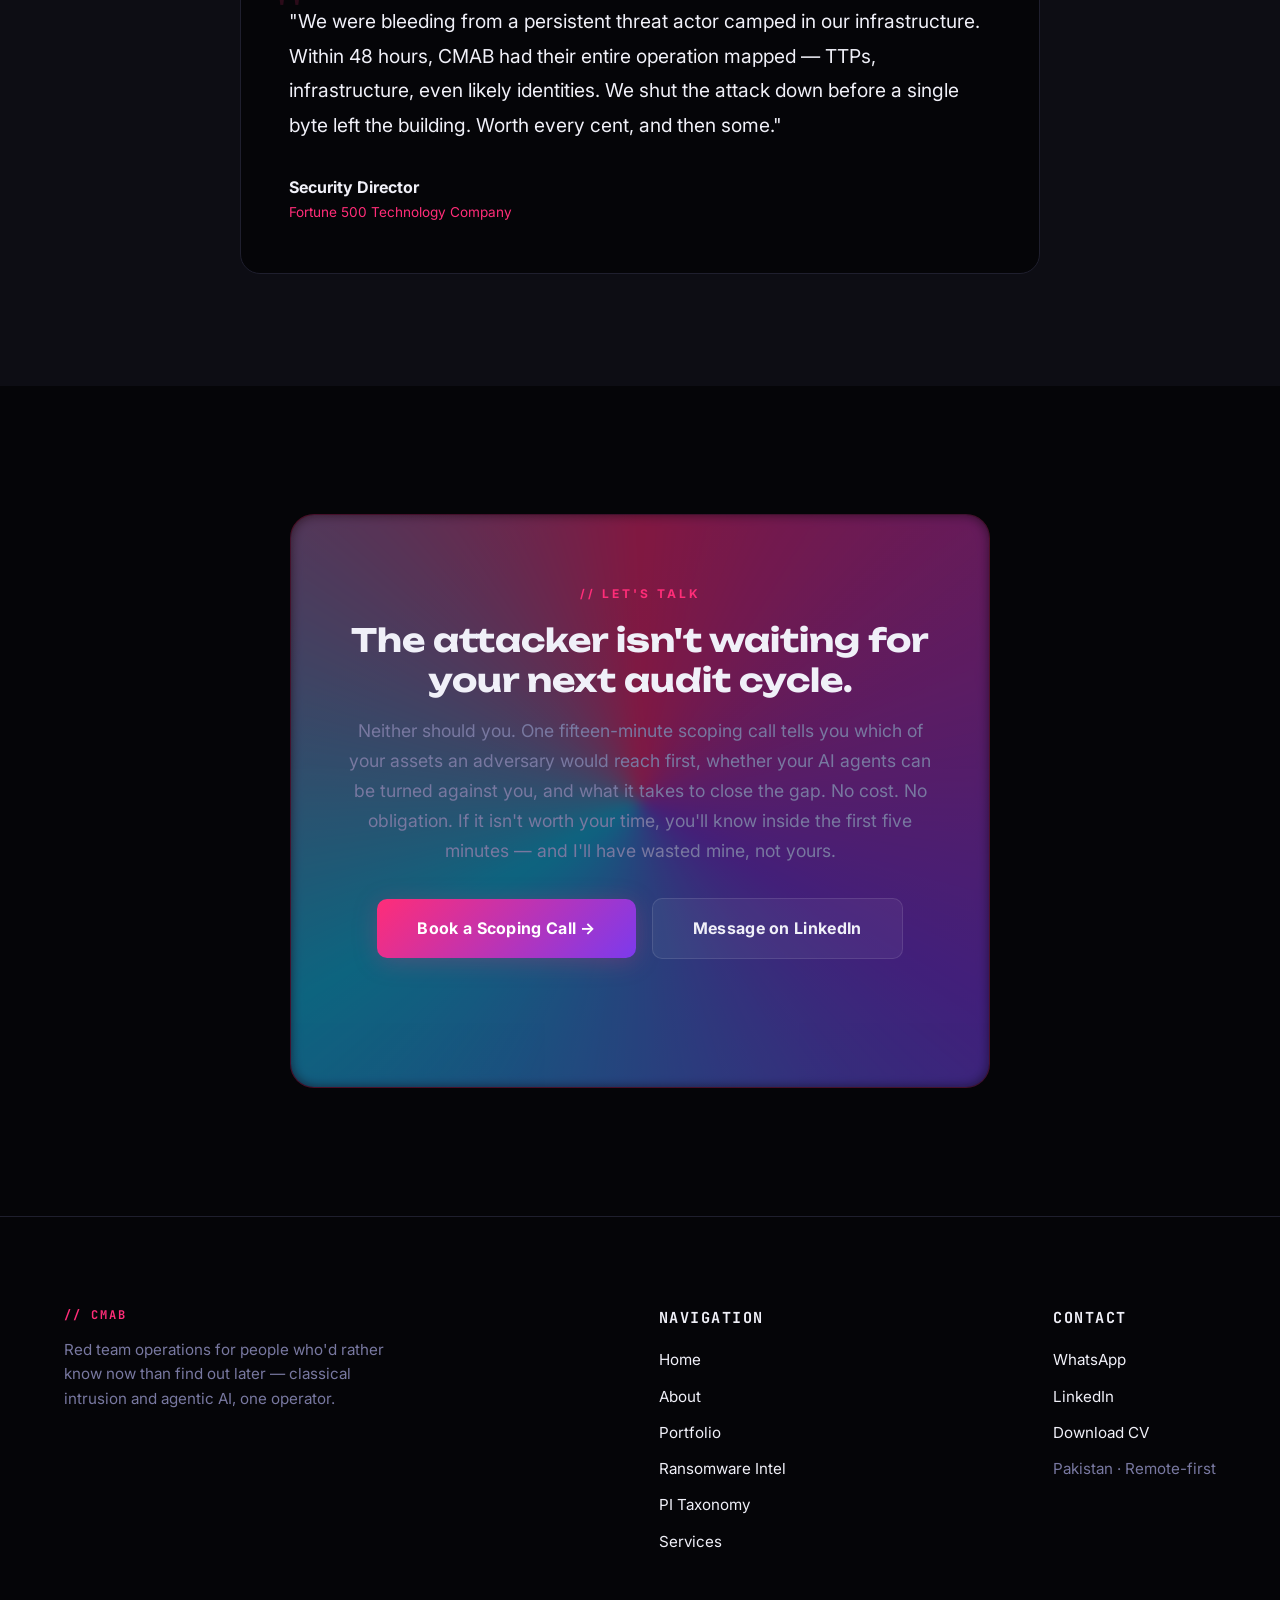
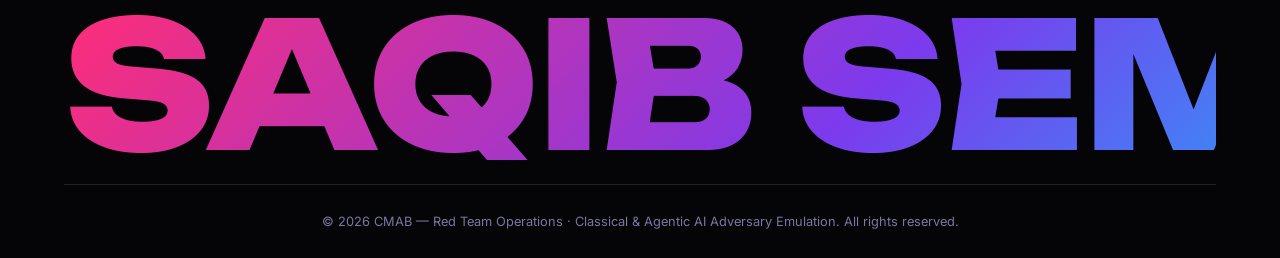
==== commit 9ddc5bd3: "Remove hero trust line, promote cert links to real buttons, drop page-link cards - Removed the "veri" ====
--- a/index.html
+++ b/index.html
@@ -73,7 +73,6 @@
             <div class="hero-cta">
                 <a href="https://wa.me/923025352333?text=Hi%2C%20I%27d%20like%20to%20book%20a%20scoping%20call." class="btn btn-primary" data-cursor="Call" target="_blank" rel="noopener">Book a Scoping Call →</a>
                 <a href="portfolio.html" class="btn btn-secondary">See the Evidence</a>
-                <span class="note">Certified <b>McAfee CCII</b> &amp; <b>ISACA CMMI</b> — <a href="about.html#credentials">verify the credentials</a>.</span>
             </div>
             <div class="trusted">
                 <div class="trusted-bar">
--- a/assets/style.css
+++ b/assets/style.css
@@ -286,16 +286,6 @@
     flex-wrap: wrap;
     margin-bottom: 4rem;
 }
-.hero-cta .note {
-    width: 100%;
-    text-align: center;
-    font-family: var(--mono);
-    font-size: 0.8rem;
-    color: var(--text-muted);
-}
-.hero-cta .note b { color: var(--accent3); font-weight: 600; }
-.hero-cta .note a { color: var(--accent); text-decoration: none; }
-.hero-cta .note a:hover { text-decoration: underline; }
 
 .btn {
     padding: 1rem 2.5rem;
@@ -867,24 +857,15 @@
 .case-foot .src a { color: var(--accent3); text-decoration: none; }
 .case-foot .src a:hover { text-decoration: underline; }
 .case-role-badge {
-    display: inline-block;
     font-family: var(--mono);
     font-size: 0.68rem;
     letter-spacing: 1px;
     text-transform: uppercase;
-    text-decoration: none;
     color: var(--text);
     border: 1px solid rgba(124,58,237,0.4);
     border-radius: 6px;
     padding: 0.35rem 0.8rem;
     background: rgba(124,58,237,0.08);
-    transition: border-color 0.3s ease, background 0.3s ease, transform 0.3s ease;
-}
-a.case-role-badge:hover {
-    border-color: rgba(124,58,237,0.8);
-    background: rgba(124,58,237,0.18);
-    color: var(--text);
-    transform: translateY(-2px);
 }
 
 /* secondary evidence cards below flagship */
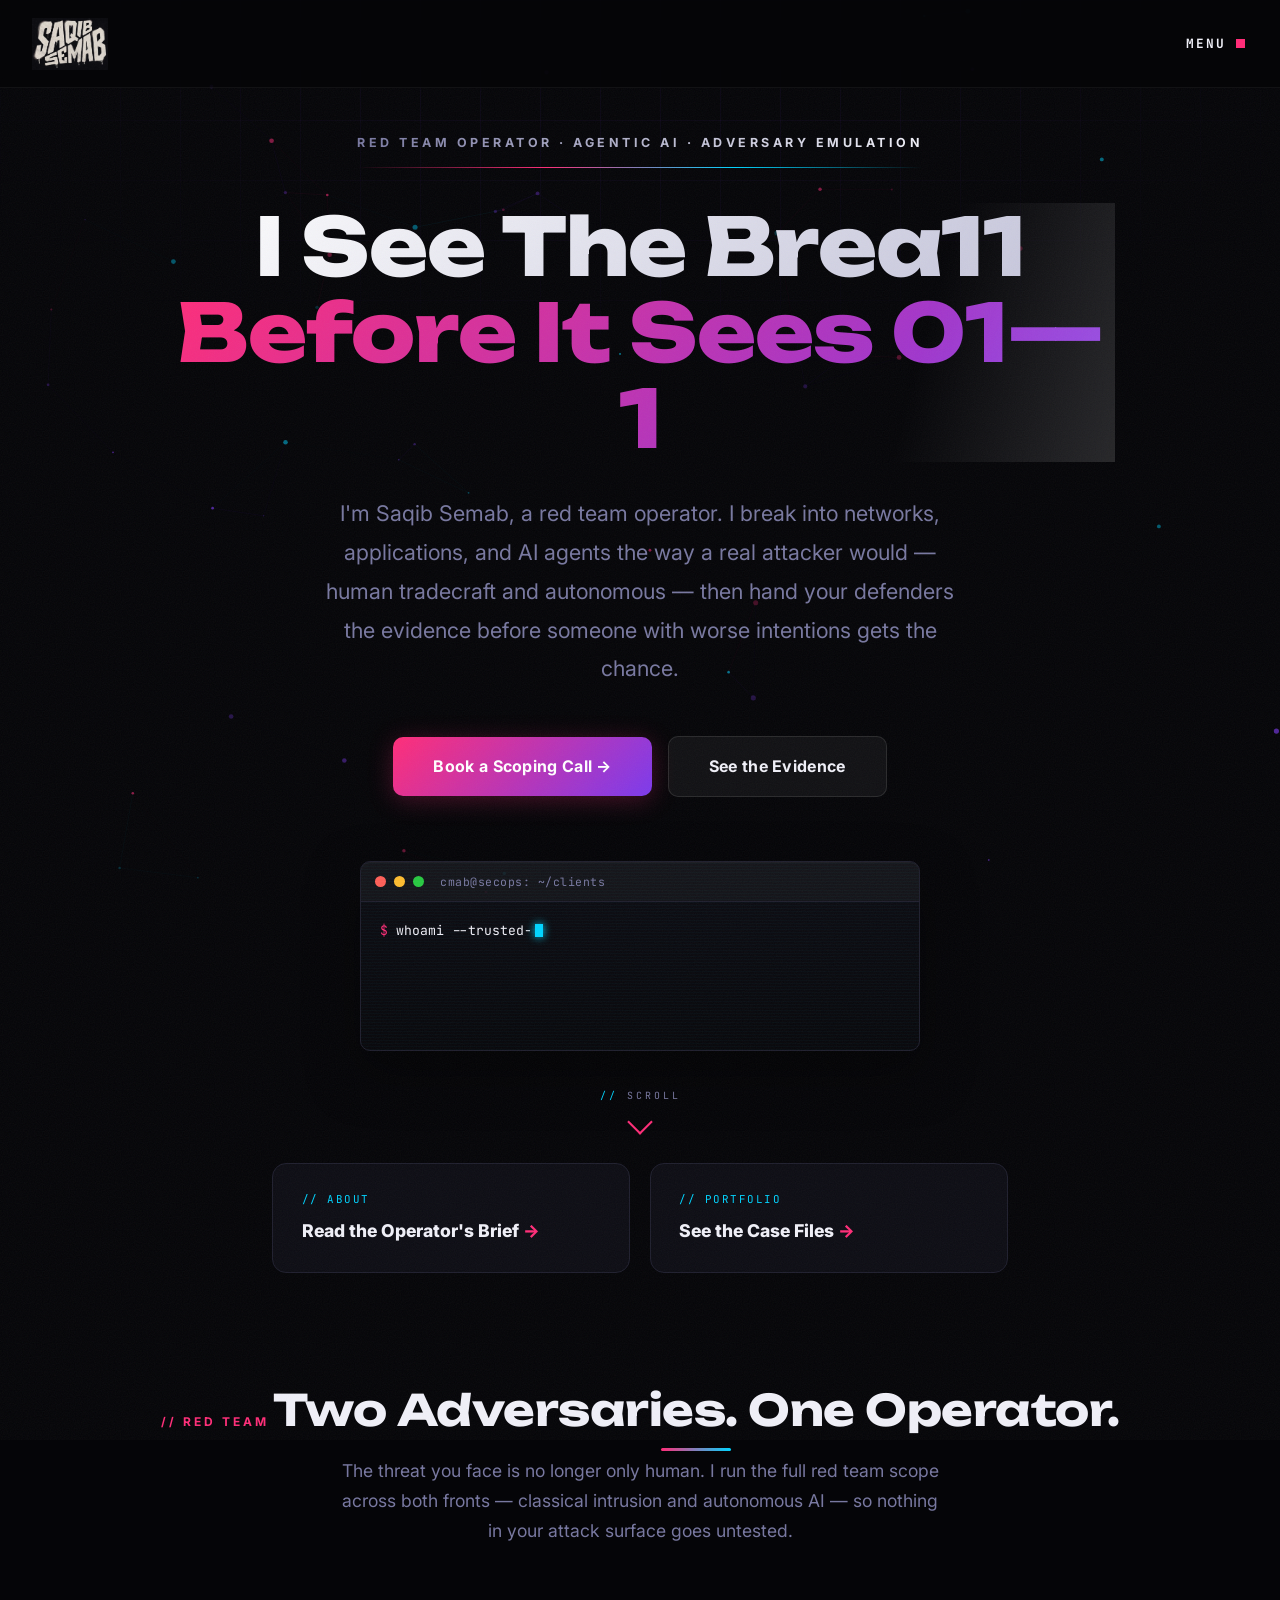
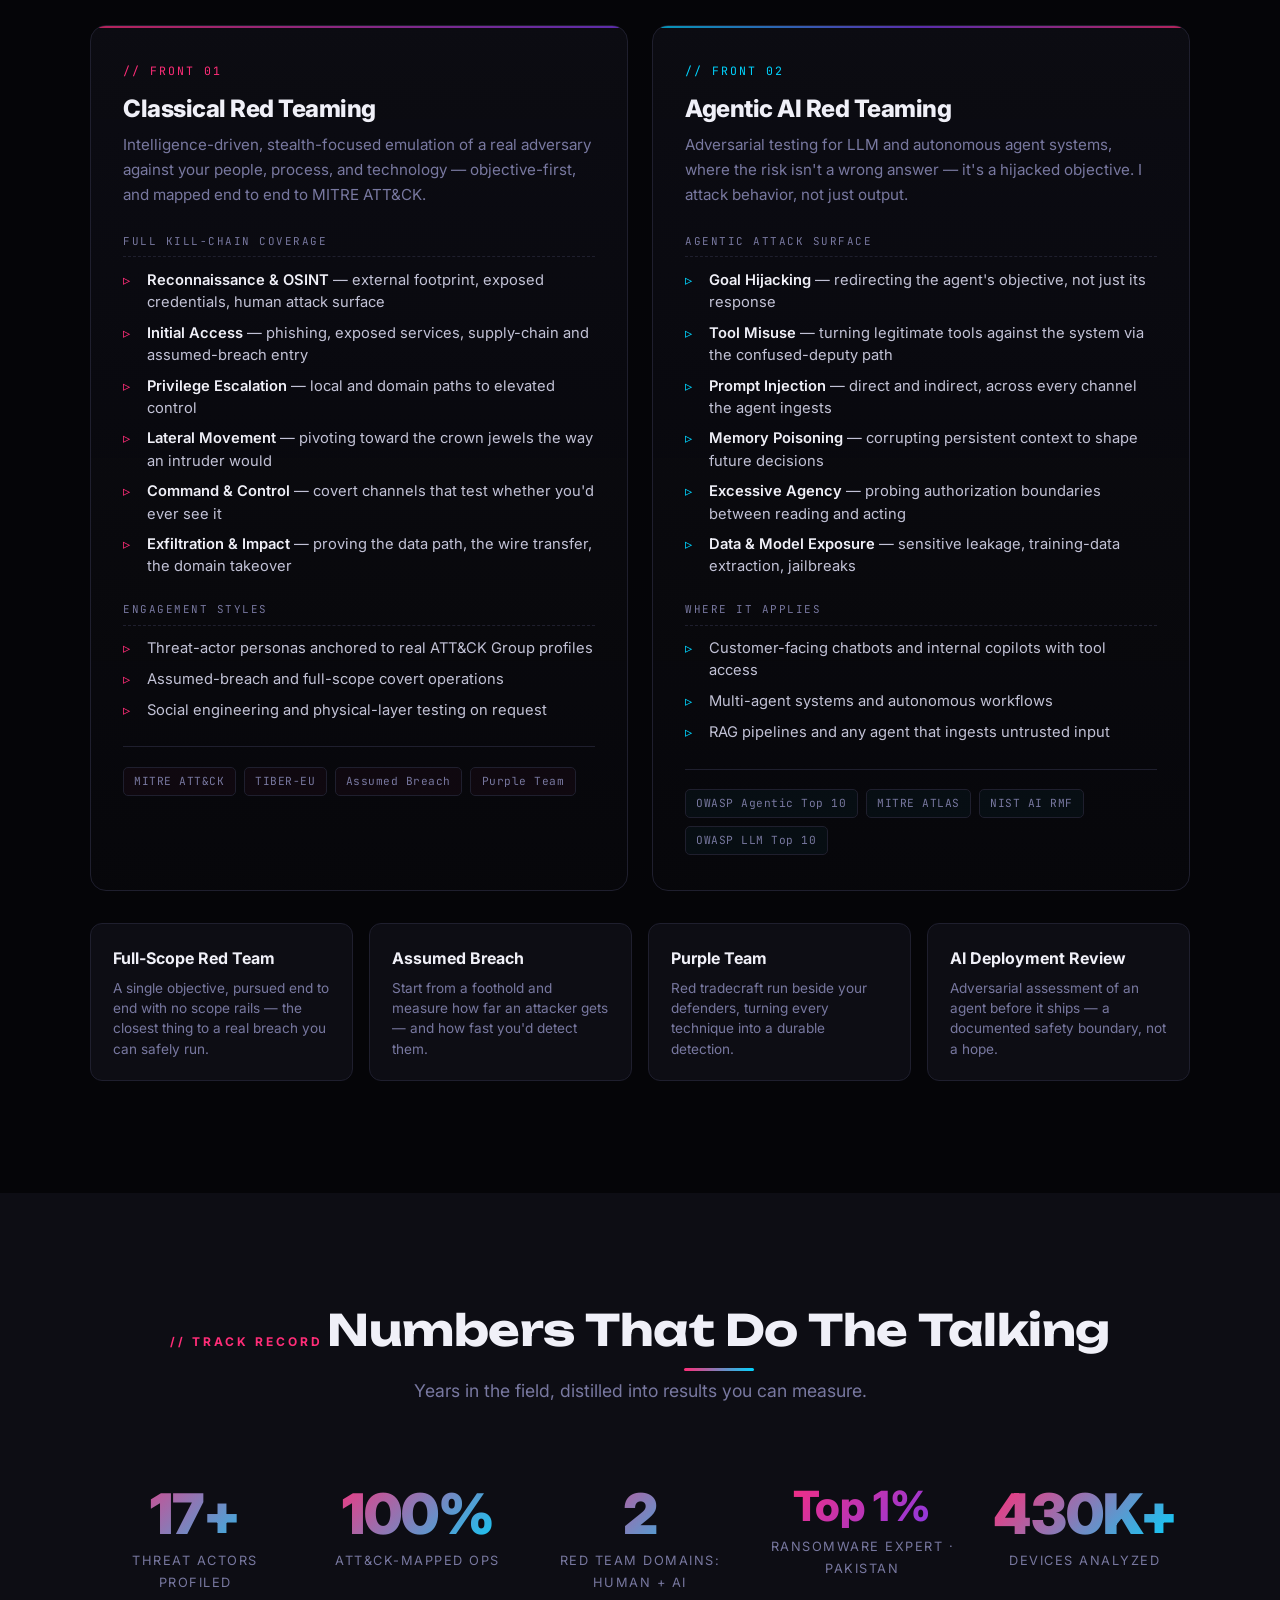
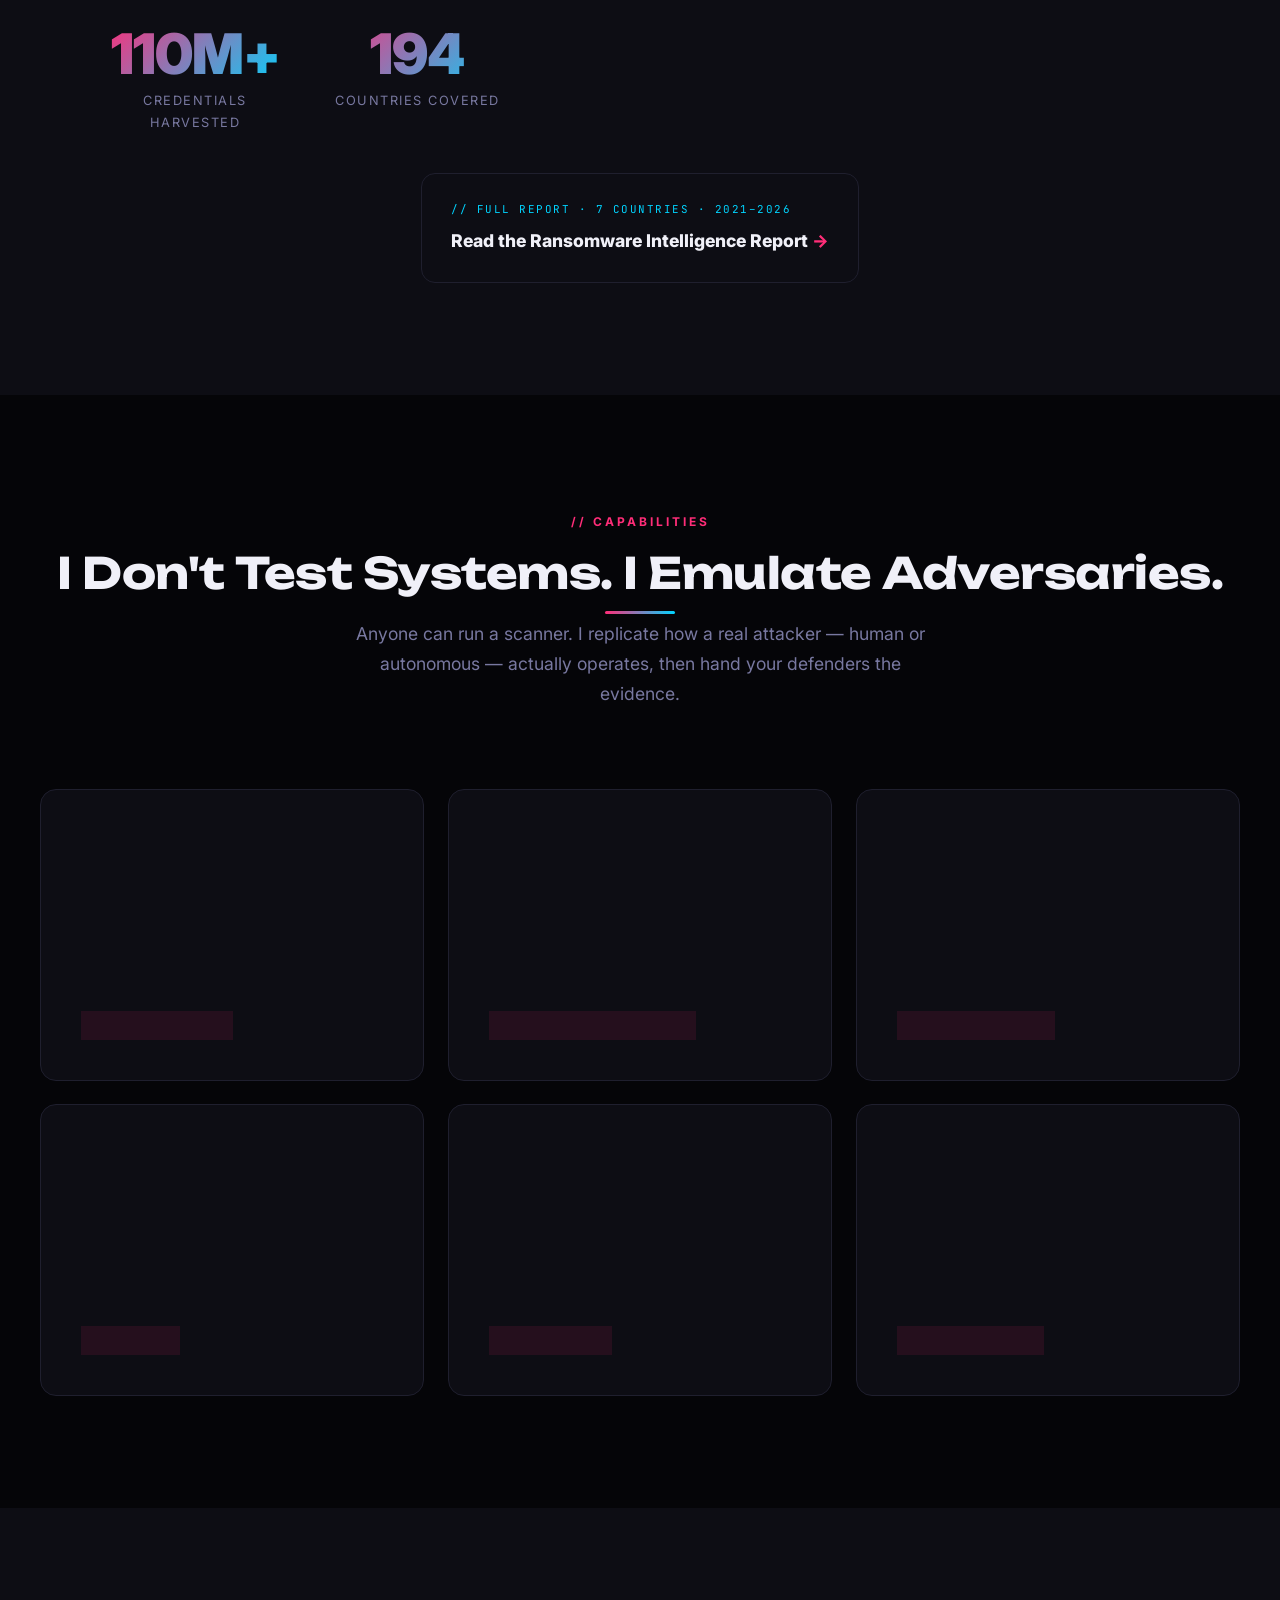
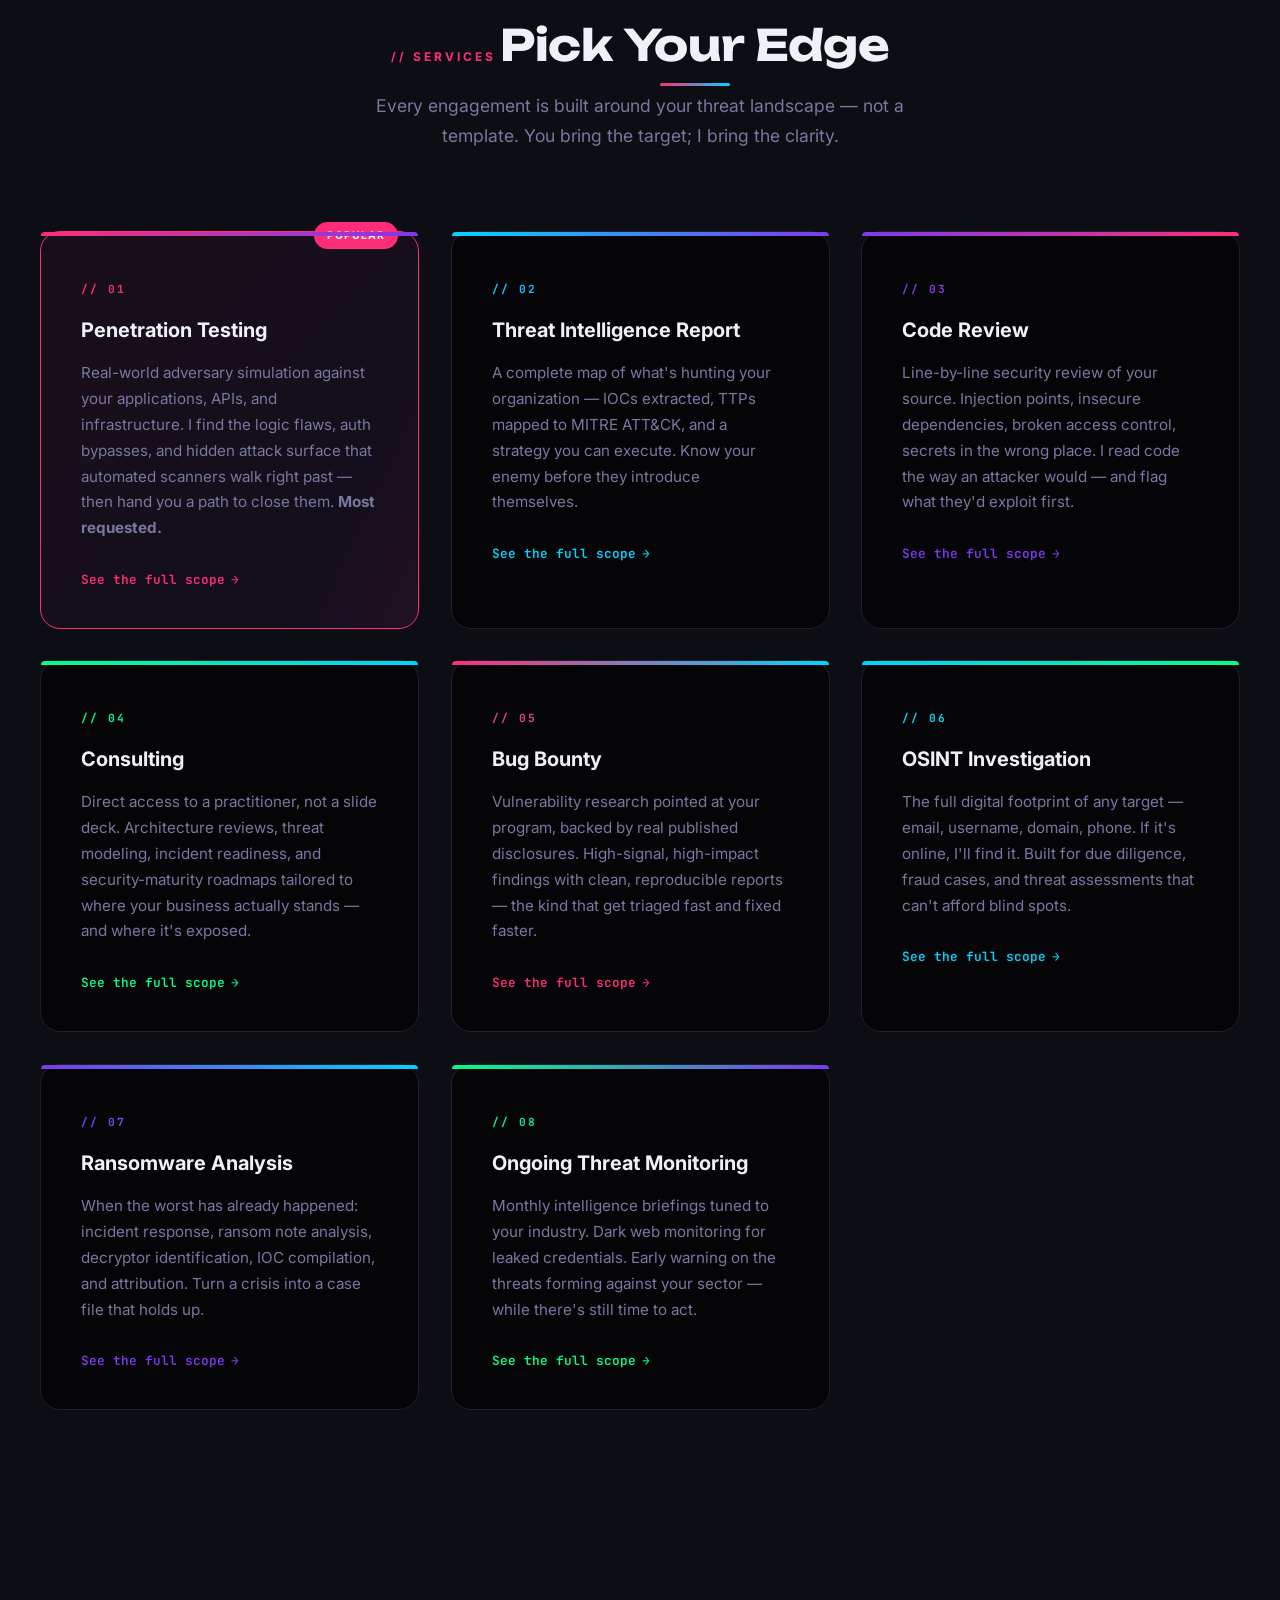
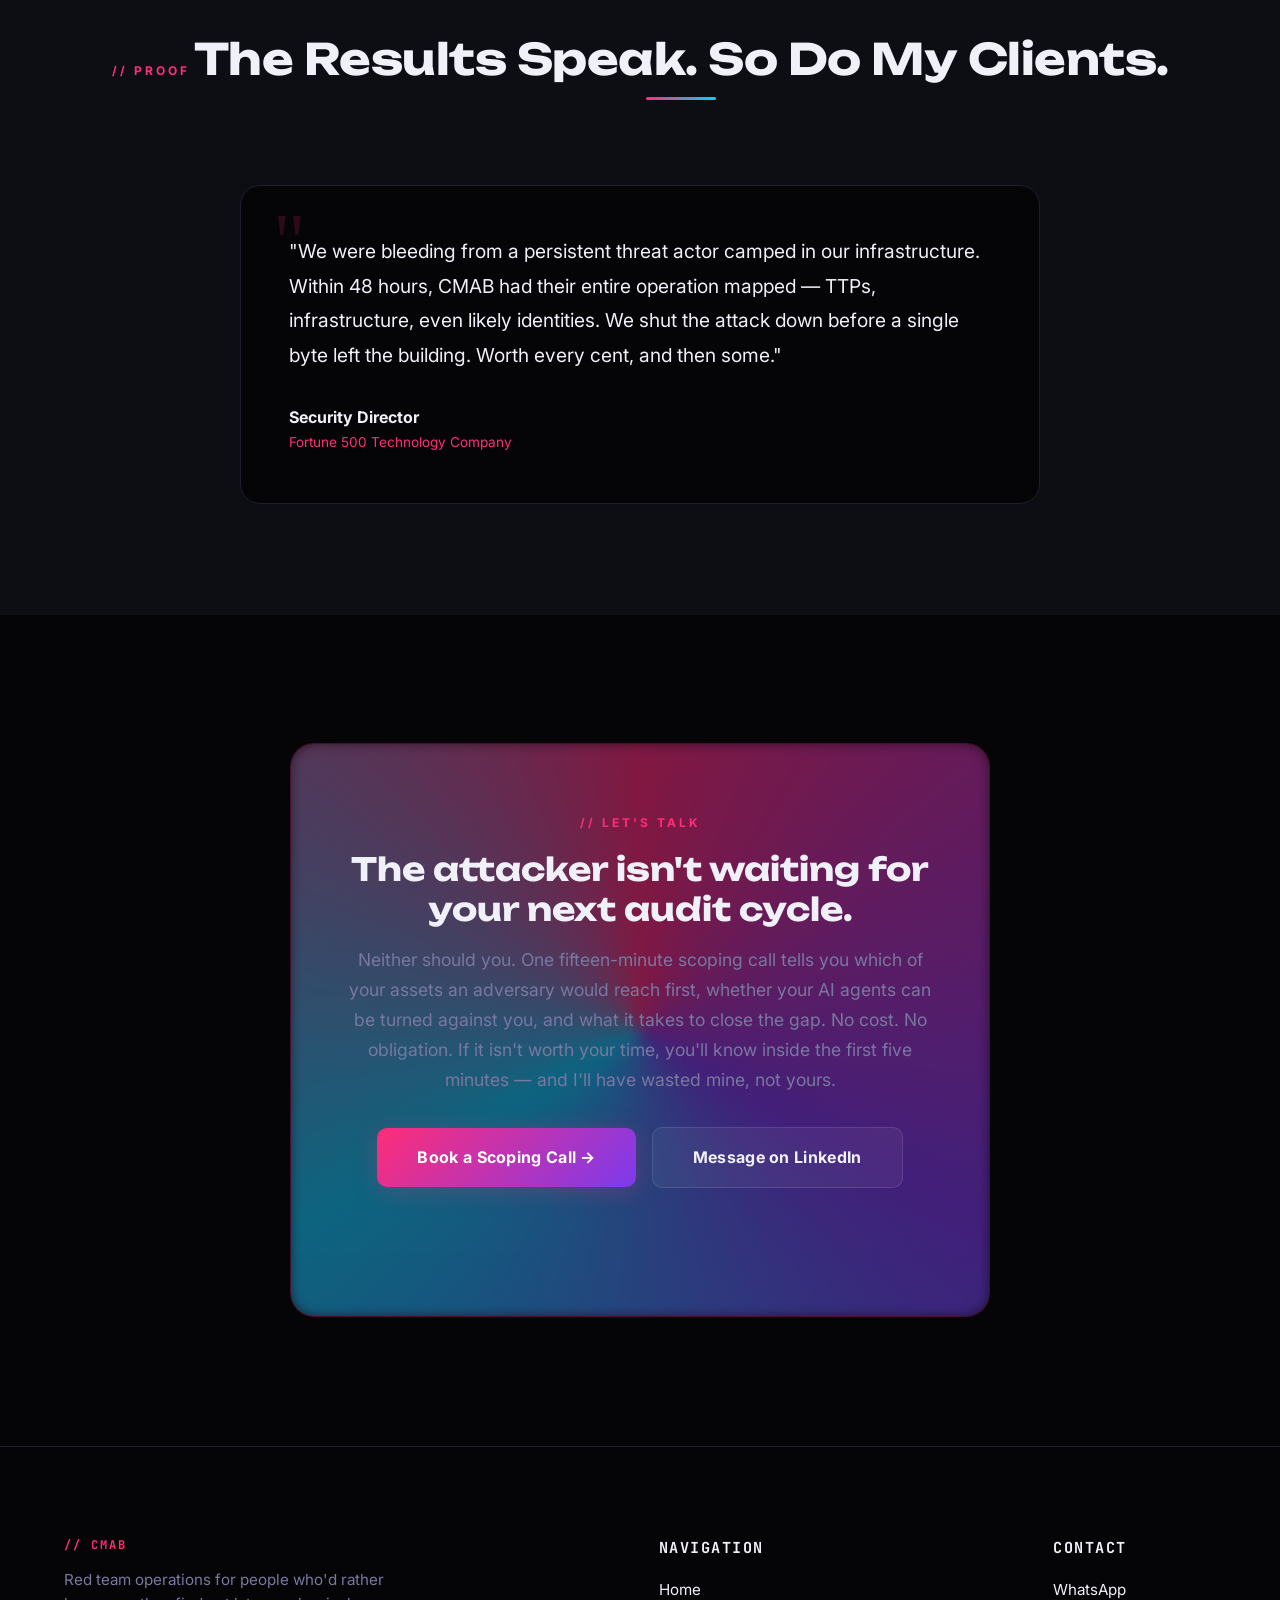
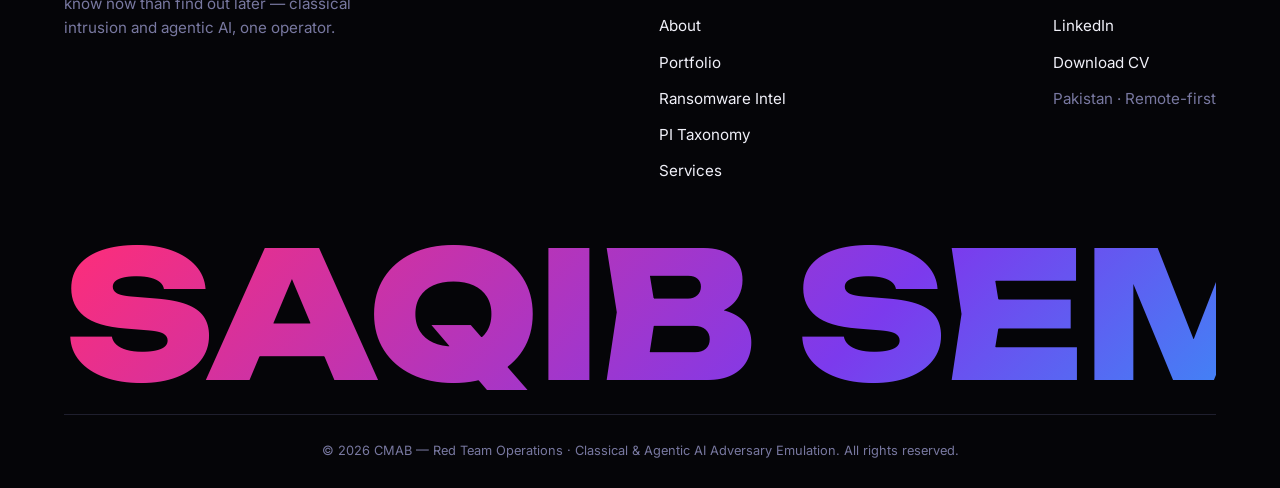
==== commit 534c79da: "Add a comprehensive Services page, redesign homepage service cards - Added services.html: a dedicate" ====
--- a/index.html
+++ b/index.html
@@ -267,38 +267,62 @@
             <p>Every engagement is built around your threat landscape — not a template. You bring the target; I bring the clarity.</p>
         </div>
         <div class="services-grid stagger">
-            <div class="service-card featured">
+            <a href="services.html#pentest" class="service-card featured" data-cursor="View" style="--a:var(--accent);--b:var(--accent2);">
+                <span class="svc-card-bar"></span>
+                <span class="svc-card-tag">// 01</span>
                 <h3>Penetration Testing</h3>
                 <p>Real-world adversary simulation against your applications, APIs, and infrastructure. I find the logic flaws, auth bypasses, and hidden attack surface that automated scanners walk right past — then hand you a path to close them. <strong>Most requested.</strong></p>
-            </div>
-            <div class="service-card">
+                <span class="svc-card-more">See the full scope <span class="svc-card-arrow">→</span></span>
+            </a>
+            <a href="services.html#threat-intel" class="service-card" data-cursor="View" style="--a:var(--accent3);--b:var(--accent2);">
+                <span class="svc-card-bar"></span>
+                <span class="svc-card-tag">// 02</span>
                 <h3>Threat Intelligence Report</h3>
                 <p>A complete map of what's hunting your organization — IOCs extracted, TTPs mapped to MITRE ATT&amp;CK, and a strategy you can execute. Know your enemy before they introduce themselves.</p>
-            </div>
-            <div class="service-card">
+                <span class="svc-card-more">See the full scope <span class="svc-card-arrow">→</span></span>
+            </a>
+            <a href="services.html#code-review" class="service-card" data-cursor="View" style="--a:var(--accent2);--b:var(--accent);">
+                <span class="svc-card-bar"></span>
+                <span class="svc-card-tag">// 03</span>
                 <h3>Code Review</h3>
                 <p>Line-by-line security review of your source. Injection points, insecure dependencies, broken access control, secrets in the wrong place. I read code the way an attacker would — and flag what they'd exploit first.</p>
-            </div>
-            <div class="service-card">
+                <span class="svc-card-more">See the full scope <span class="svc-card-arrow">→</span></span>
+            </a>
+            <a href="services.html#consulting" class="service-card" data-cursor="View" style="--a:var(--success);--b:var(--accent3);">
+                <span class="svc-card-bar"></span>
+                <span class="svc-card-tag">// 04</span>
                 <h3>Consulting</h3>
                 <p>Direct access to a practitioner, not a slide deck. Architecture reviews, threat modeling, incident readiness, and security-maturity roadmaps tailored to where your business actually stands — and where it's exposed.</p>
-            </div>
-            <div class="service-card">
+                <span class="svc-card-more">See the full scope <span class="svc-card-arrow">→</span></span>
+            </a>
+            <a href="services.html#bug-bounty" class="service-card" data-cursor="View" style="--a:var(--accent);--b:var(--accent3);">
+                <span class="svc-card-bar"></span>
+                <span class="svc-card-tag">// 05</span>
                 <h3>Bug Bounty</h3>
-                <p>Vulnerability research pointed at your program, backed by top 1% ransomware intelligence work. High-signal, high-impact findings with clean, reproducible reports — the kind that get triaged fast and fixed faster.</p>
-            </div>
-            <div class="service-card">
+                <p>Vulnerability research pointed at your program, backed by real published disclosures. High-signal, high-impact findings with clean, reproducible reports — the kind that get triaged fast and fixed faster.</p>
+                <span class="svc-card-more">See the full scope <span class="svc-card-arrow">→</span></span>
+            </a>
+            <a href="services.html#osint" class="service-card" data-cursor="View" style="--a:var(--accent3);--b:var(--success);">
+                <span class="svc-card-bar"></span>
+                <span class="svc-card-tag">// 06</span>
                 <h3>OSINT Investigation</h3>
                 <p>The full digital footprint of any target — email, username, domain, phone. If it's online, I'll find it. Built for due diligence, fraud cases, and threat assessments that can't afford blind spots.</p>
-            </div>
-            <div class="service-card">
+                <span class="svc-card-more">See the full scope <span class="svc-card-arrow">→</span></span>
+            </a>
+            <a href="services.html#ransomware-analysis" class="service-card" data-cursor="View" style="--a:var(--accent2);--b:var(--accent3);">
+                <span class="svc-card-bar"></span>
+                <span class="svc-card-tag">// 07</span>
                 <h3>Ransomware Analysis</h3>
                 <p>When the worst has already happened: incident response, ransom note analysis, decryptor identification, IOC compilation, and attribution. Turn a crisis into a case file that holds up.</p>
-            </div>
-            <div class="service-card">
+                <span class="svc-card-more">See the full scope <span class="svc-card-arrow">→</span></span>
+            </a>
+            <a href="services.html#monitoring" class="service-card" data-cursor="View" style="--a:var(--success);--b:var(--accent2);">
+                <span class="svc-card-bar"></span>
+                <span class="svc-card-tag">// 08</span>
                 <h3>Ongoing Threat Monitoring</h3>
                 <p>Monthly intelligence briefings tuned to your industry. Dark web monitoring for leaked credentials. Early warning on the threats forming against your sector — while there's still time to act.</p>
-            </div>
+                <span class="svc-card-more">See the full scope <span class="svc-card-arrow">→</span></span>
+            </a>
         </div>
     </section>
     
--- a/assets/style.css
+++ b/assets/style.css
@@ -1064,12 +1064,15 @@
 }
 
 .service-card {
+    display: block;
     background: var(--bg);
     border: 1px solid var(--border);
     border-radius: 20px;
-    padding: 3rem 2.5rem;
+    padding: 3rem 2.5rem 2.2rem;
     transition: all 0.4s;
     position: relative;
+    text-decoration: none;
+    color: inherit;
 }
 
 .service-card.featured {
@@ -1080,6 +1083,7 @@
 .service-card:hover {
     transform: translateY(-5px);
     box-shadow: 0 20px 40px rgba(0,0,0,0.3);
+    border-color: var(--a, var(--border));
 }
 
 .service-card.featured::before {
@@ -1095,6 +1099,39 @@
     border-radius: 20px;
 }
 
+.service-card .svc-card-bar {
+    position: absolute;
+    top: 0; left: 0; right: 0;
+    height: 4px;
+    border-radius: 20px 20px 0 0;
+    background: linear-gradient(90deg, var(--a), var(--b));
+}
+
+.svc-card-tag {
+    display: block;
+    font-family: var(--mono);
+    font-size: 0.7rem;
+    font-weight: 700;
+    letter-spacing: 2px;
+    margin-bottom: 0.9rem;
+    background: linear-gradient(135deg, var(--a), var(--b));
+    -webkit-background-clip: text;
+    -webkit-text-fill-color: transparent;
+    background-clip: text;
+}
+
+.svc-card-more {
+    display: inline-flex;
+    align-items: center;
+    gap: 0.4rem;
+    font-family: var(--mono);
+    font-size: 0.8rem;
+    font-weight: 600;
+    color: var(--a);
+}
+.svc-card-arrow { transition: transform 0.35s cubic-bezier(0.16,1,0.3,1); }
+.service-card:hover .svc-card-arrow { transform: translateX(6px); }
+
 .service-card h3 {
     font-size: 1.25rem;
     margin-bottom: 0.8rem;
@@ -1118,6 +1155,111 @@
     color: var(--text-muted);
     font-weight: 400;
 }
+
+/* ============================================================
+   SERVICES PAGE — quick-jump pills + detailed per-service sections
+   ============================================================ */
+.svc-jump {
+    display: flex;
+    flex-wrap: wrap;
+    gap: 0.7rem;
+    justify-content: center;
+    max-width: 1000px;
+    margin: 0 auto 2rem;
+    padding: 0 2rem;
+    position: relative;
+    z-index: 1;
+}
+.svc-jump-pill {
+    font-family: var(--mono);
+    font-size: 0.78rem;
+    font-weight: 600;
+    letter-spacing: 0.5px;
+    text-decoration: none;
+    padding: 0.6rem 1.2rem;
+    border-radius: 999px;
+    border: 1px solid rgba(255,255,255,0.12);
+    background: rgba(255,255,255,0.03);
+    color: var(--text);
+    transition: border-color 0.3s ease, background 0.3s ease, transform 0.3s ease;
+}
+.svc-jump-pill:hover {
+    transform: translateY(-2px);
+    border-color: var(--a);
+    background: linear-gradient(135deg, color-mix(in srgb, var(--a) 16%, transparent), color-mix(in srgb, var(--b) 16%, transparent));
+}
+
+.svc-detail {
+    max-width: 820px;
+    margin: 0 auto;
+    padding: 4.5rem 2rem;
+    border-top: 1px solid var(--border);
+    position: relative;
+    z-index: 1;
+    scroll-margin-top: 100px;
+}
+.svc-detail:first-of-type { border-top: none; padding-top: 2rem; }
+.svc-eyebrow {
+    font-family: var(--mono);
+    font-size: 0.72rem;
+    font-weight: 700;
+    letter-spacing: 2px;
+    text-transform: uppercase;
+    margin-bottom: 1rem;
+    background: linear-gradient(135deg, var(--a), var(--b));
+    -webkit-background-clip: text;
+    -webkit-text-fill-color: transparent;
+    background-clip: text;
+}
+.svc-detail h2 {
+    font-family: var(--display);
+    font-size: clamp(1.7rem, 3.6vw, 2.5rem);
+    font-weight: 700;
+    letter-spacing: -0.5px;
+    line-height: 1.2;
+    margin-bottom: 1.2rem;
+}
+.svc-lead {
+    font-size: 1.08rem;
+    color: var(--text);
+    line-height: 1.8;
+    margin-bottom: 1.4rem;
+}
+.svc-detail p {
+    color: var(--text-muted);
+    line-height: 1.85;
+    margin-bottom: 1.2rem;
+}
+.svc-detail p a { color: var(--accent3); text-decoration: none; }
+.svc-detail p a:hover { text-decoration: underline; }
+.svc-included {
+    list-style: none;
+    display: flex;
+    flex-direction: column;
+    gap: 0.7rem;
+    margin: 1.6rem 0;
+    padding: 0;
+}
+.svc-included li {
+    padding-left: 1.7rem;
+    position: relative;
+    color: var(--text);
+    line-height: 1.6;
+}
+.svc-included li::before {
+    content: '✓';
+    position: absolute;
+    left: 0;
+    top: 0;
+    color: var(--a);
+    font-weight: 700;
+}
+.svc-cta-inline {
+    font-family: var(--mono);
+    font-size: 0.85rem;
+    color: var(--text-muted);
+}
+.svc-cta-inline a { color: var(--a) !important; font-weight: 600; }
 
 /* Testimonials */
 .testimonials-section {
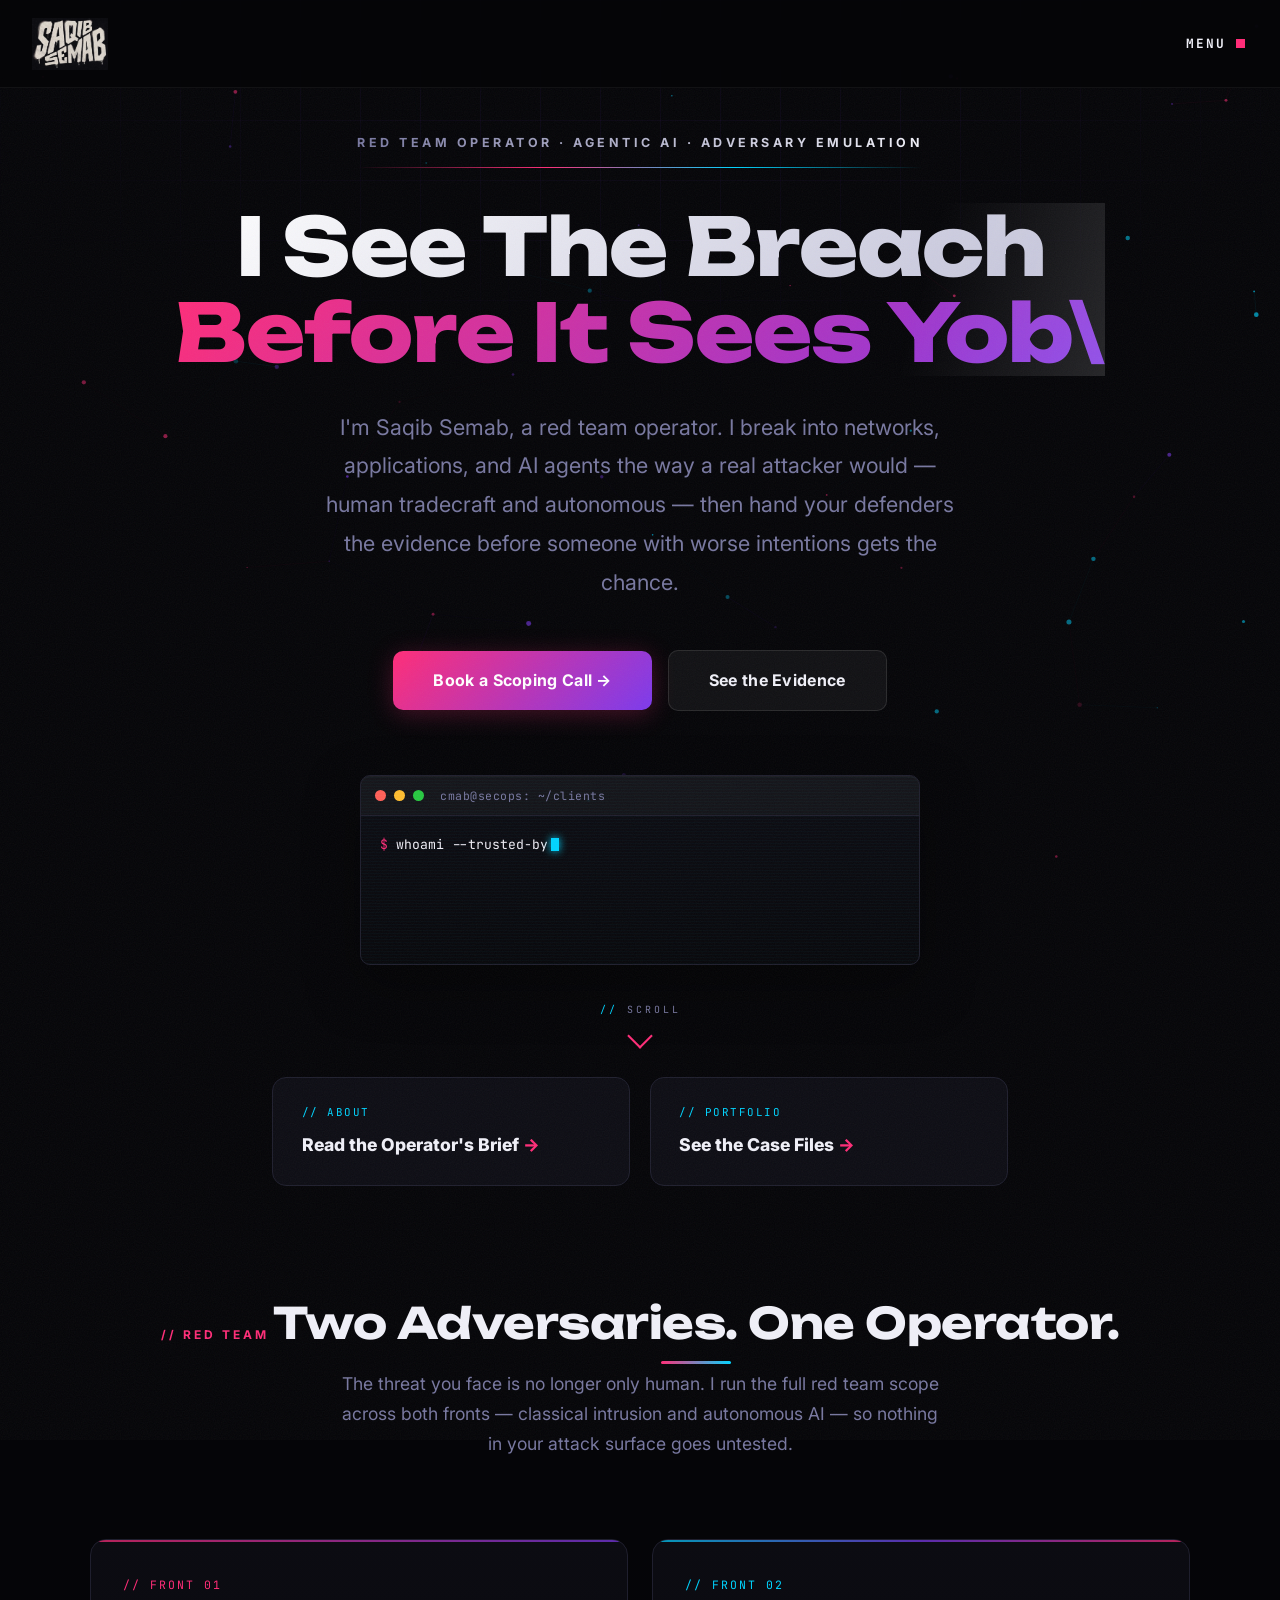
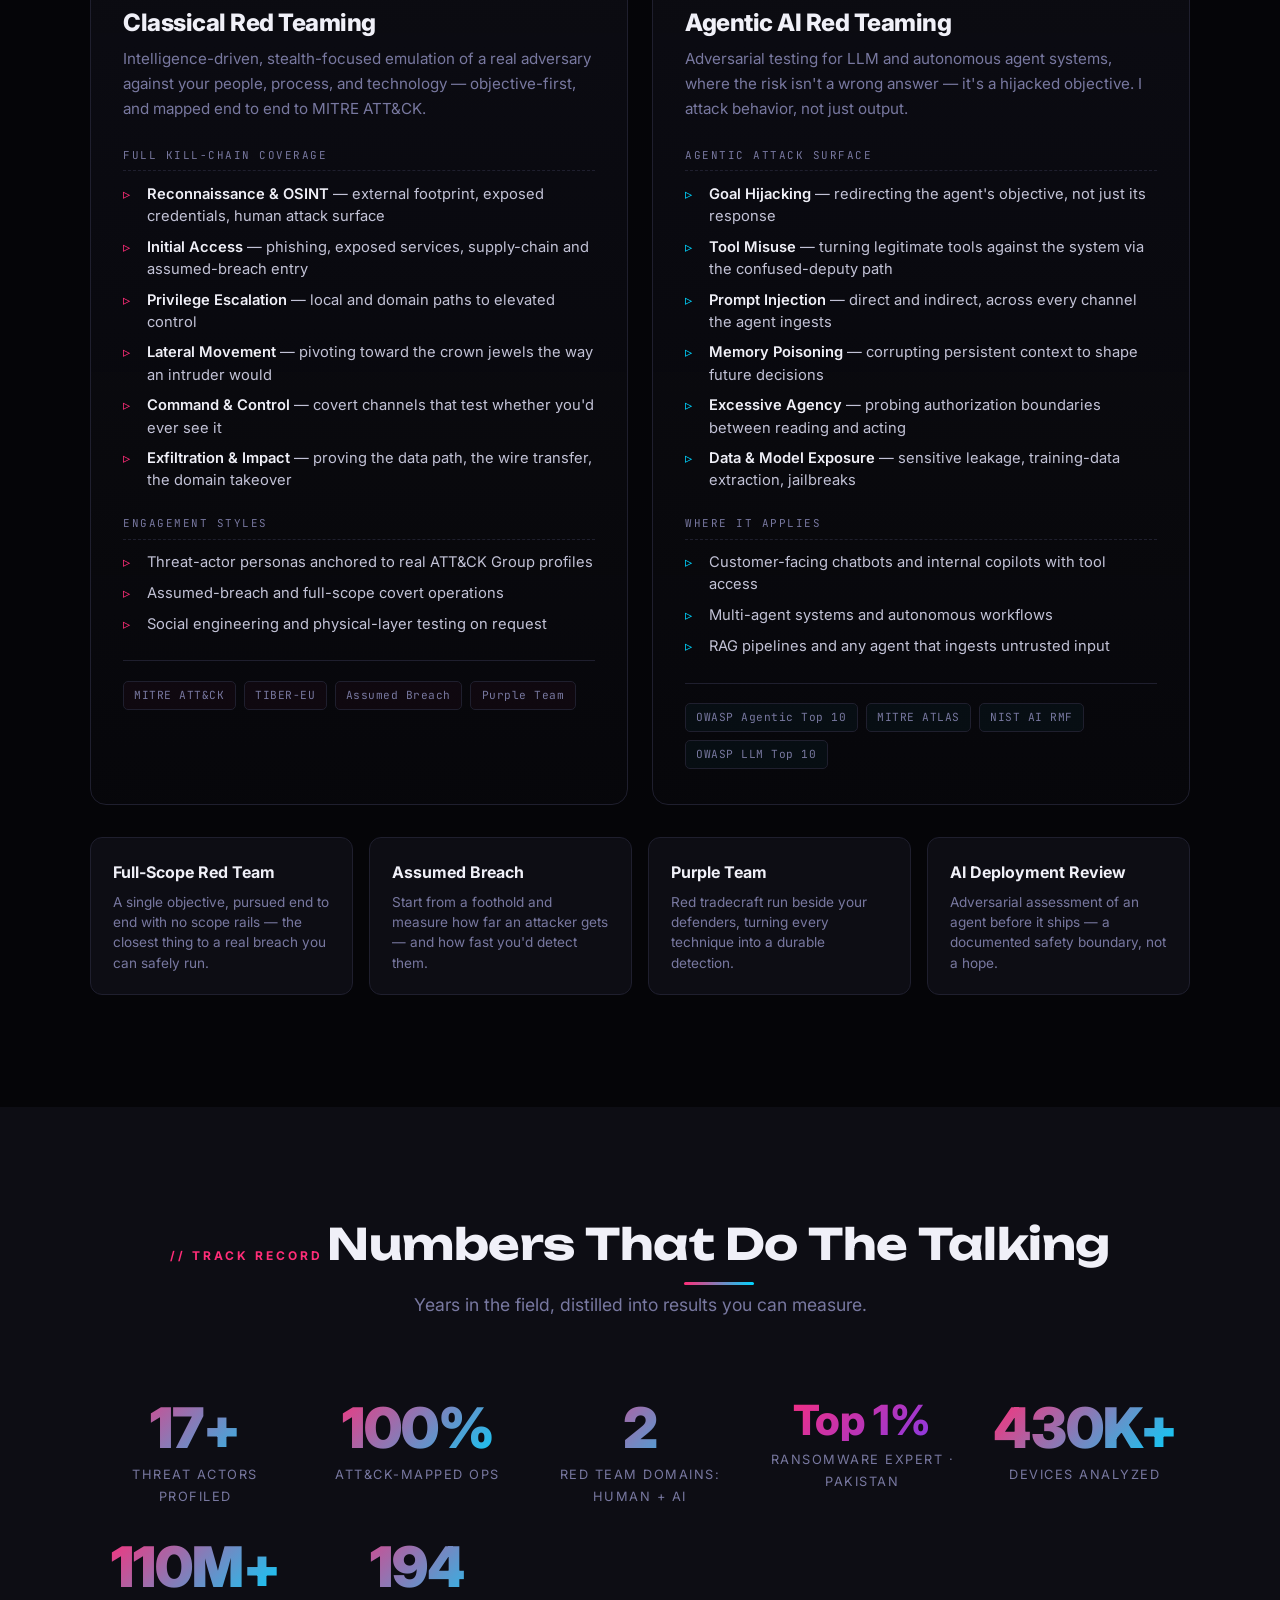
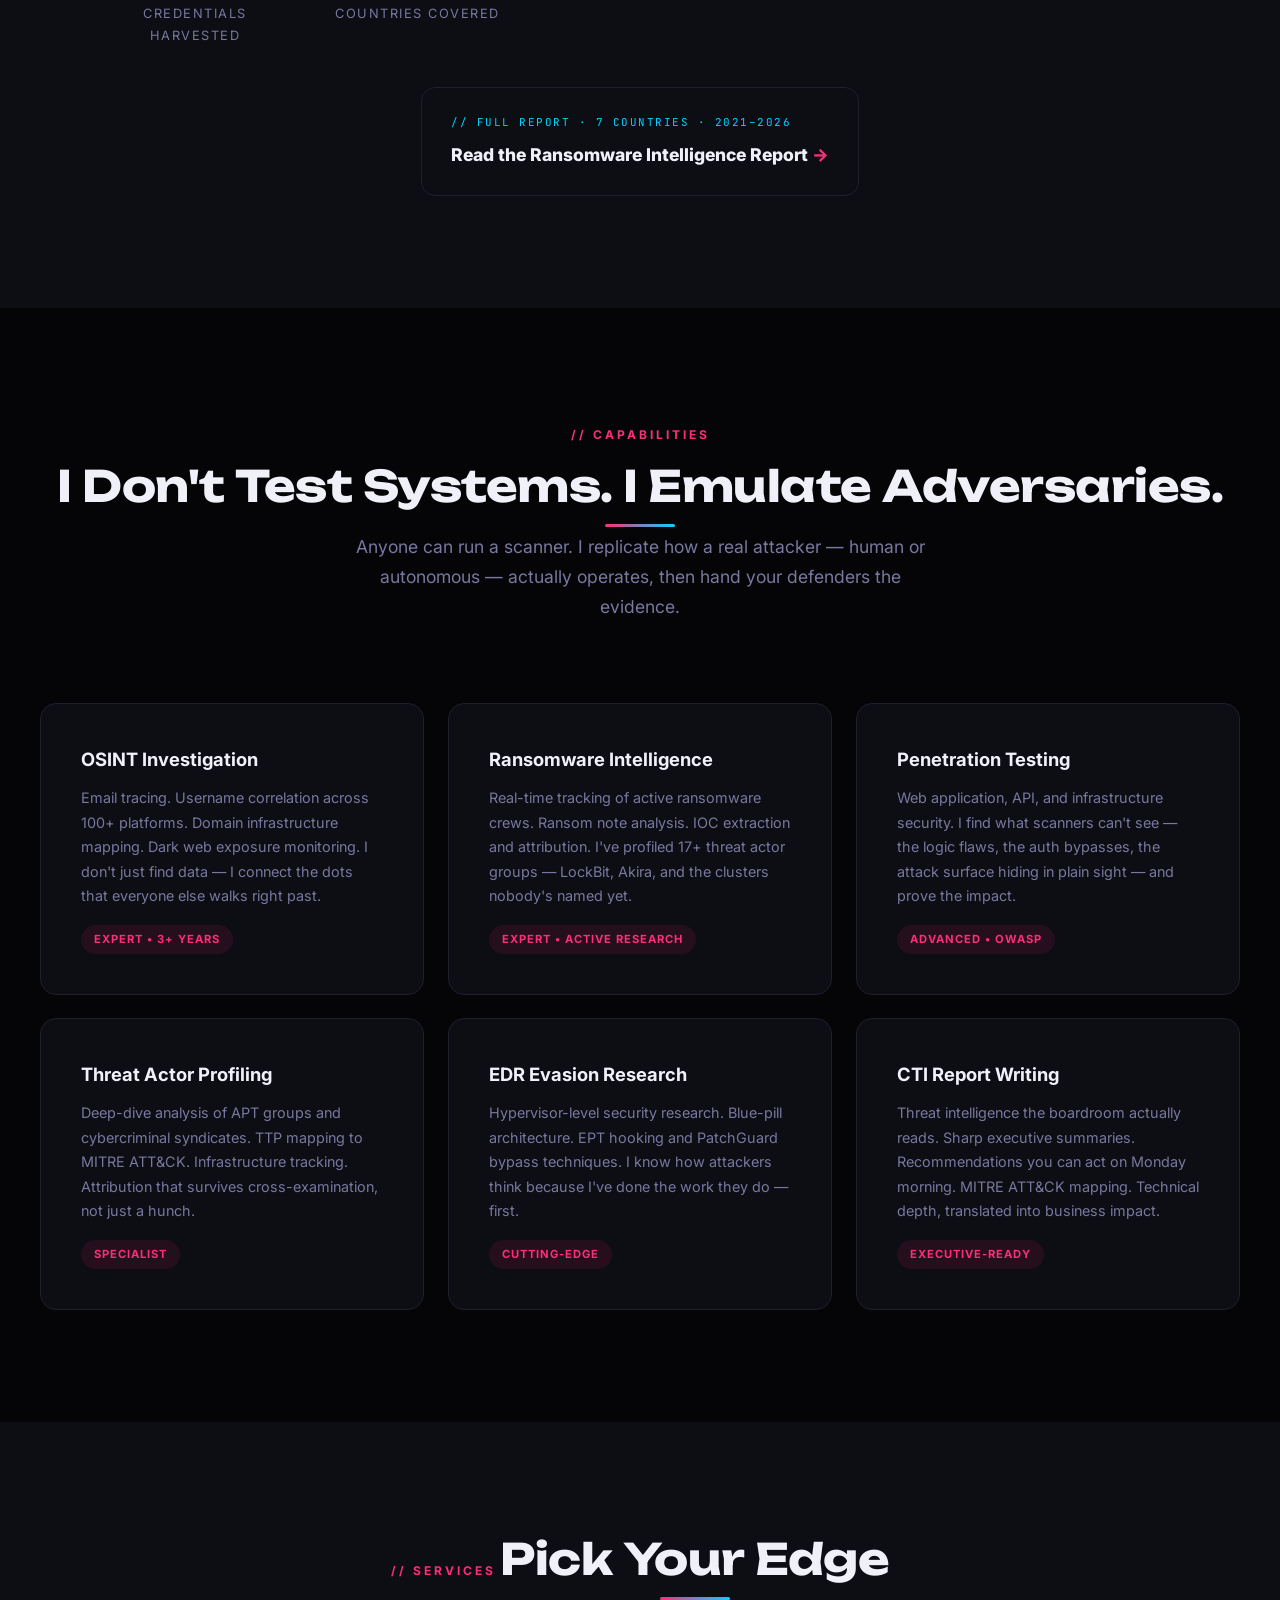
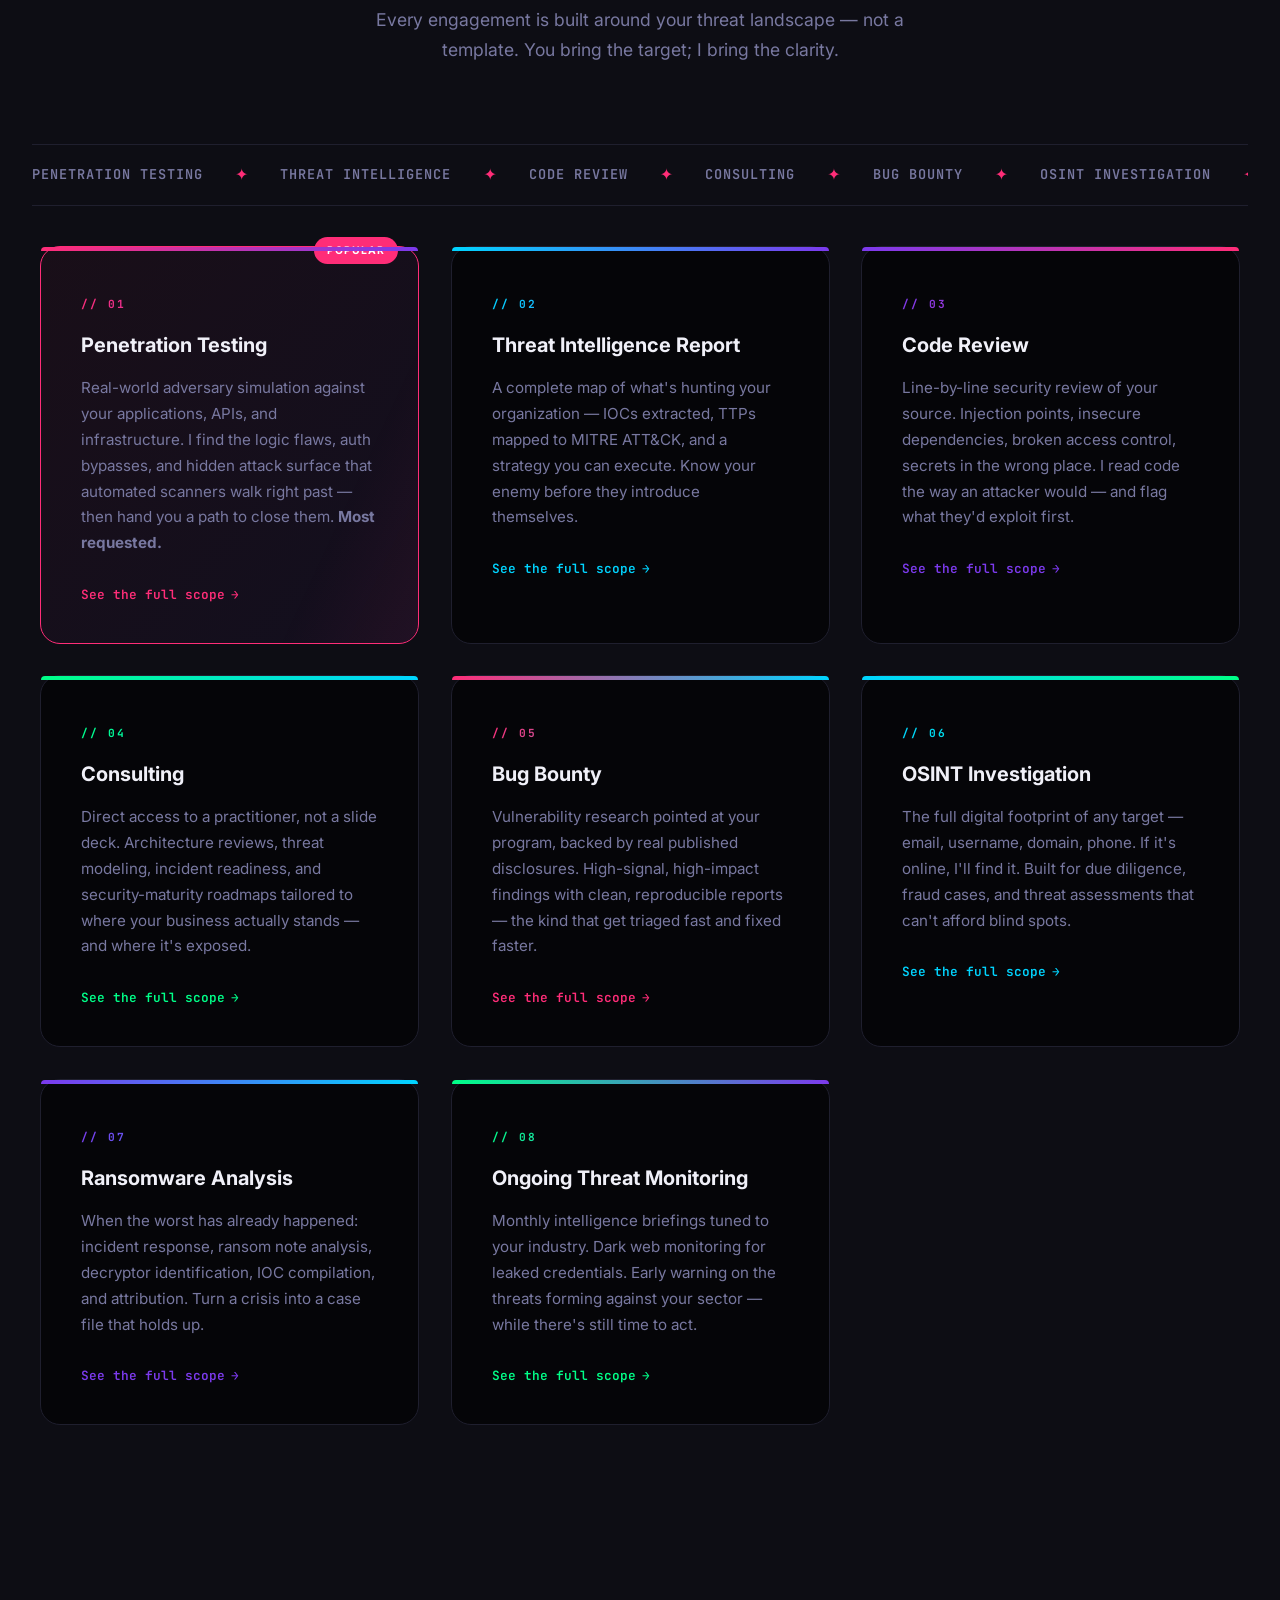
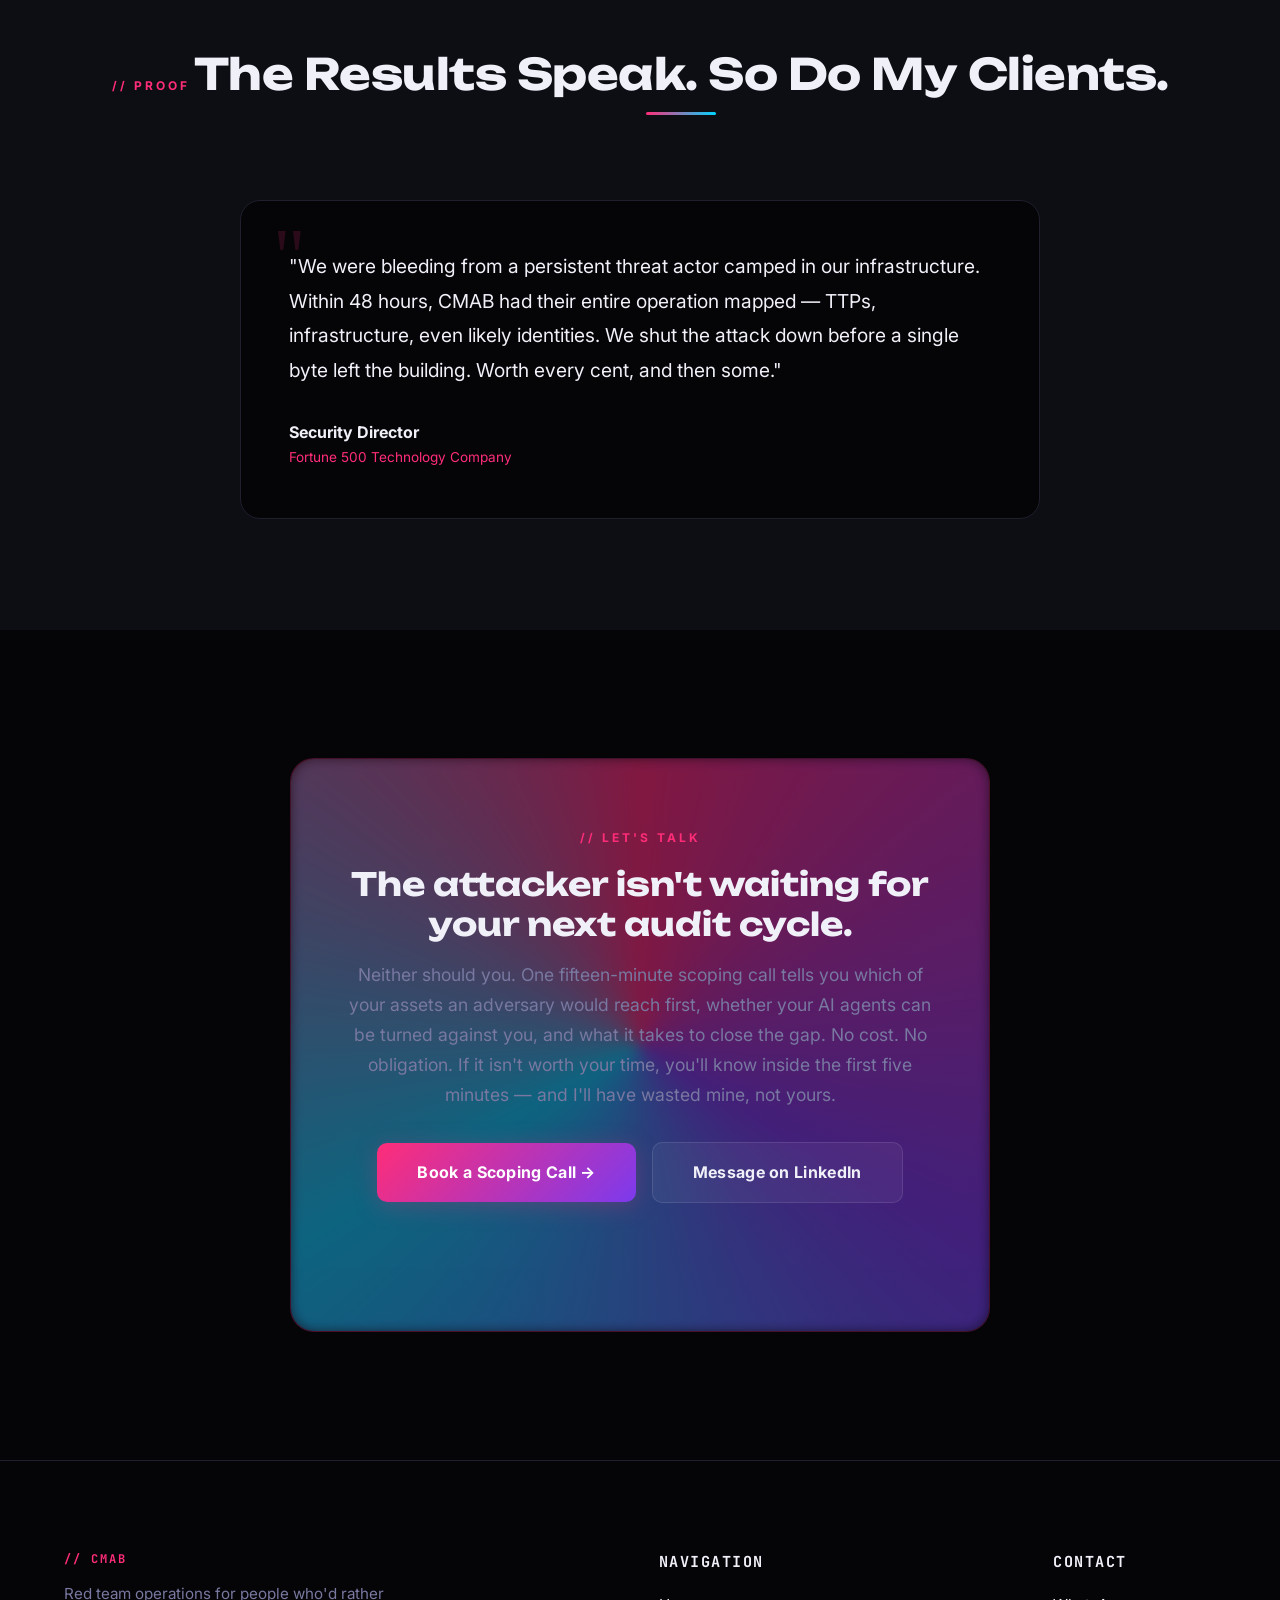
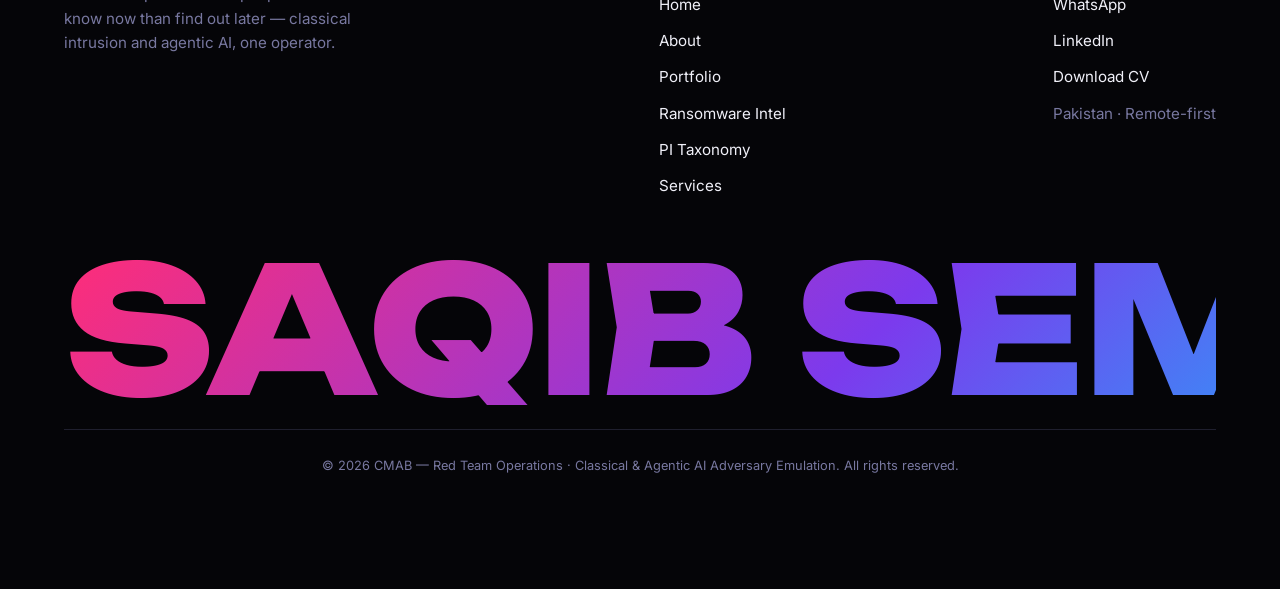
==== commit fb703ab2: "Redesign services page into editorial numbered rows + fix Services nav link - Fix nav "Services" lin" ====
--- a/index.html
+++ b/index.html
@@ -39,7 +39,7 @@
                 <li><a href="ransomware-intelligence.html"><span class="nl-index">04</span><span class="nl-label">Ransomware Intel</span></a></li>
                 <li><a href="portfolio.html"><span class="nl-index">05</span><span class="nl-label">Portfolio</span></a></li>
                 <li><a href="#skills"><span class="nl-index">06</span><span class="nl-label">Skills</span></a></li>
-                <li><a href="#services"><span class="nl-index">07</span><span class="nl-label">Services</span></a></li>
+                <li><a href="services.html"><span class="nl-index">07</span><span class="nl-label">Services</span></a></li>
                 <li><a href="pi-taxonomy.html"><span class="nl-index">08</span><span class="nl-label">PI Taxonomy</span></a></li>
                 <li><a href="#contact"><span class="nl-index">09</span><span class="nl-label">Contact</span></a></li>
             </ul>
@@ -266,6 +266,26 @@
             <h2>Pick Your Edge</h2>
             <p>Every engagement is built around your threat landscape — not a template. You bring the target; I bring the clarity.</p>
         </div>
+        <div class="svc-ticker" aria-hidden="true">
+            <div class="svc-ticker-track">
+                <span>Penetration Testing</span><span class="svc-ticker-dot">✦</span>
+                <span>Threat Intelligence</span><span class="svc-ticker-dot">✦</span>
+                <span>Code Review</span><span class="svc-ticker-dot">✦</span>
+                <span>Consulting</span><span class="svc-ticker-dot">✦</span>
+                <span>Bug Bounty</span><span class="svc-ticker-dot">✦</span>
+                <span>OSINT Investigation</span><span class="svc-ticker-dot">✦</span>
+                <span>Ransomware Analysis</span><span class="svc-ticker-dot">✦</span>
+                <span>Threat Monitoring</span><span class="svc-ticker-dot">✦</span>
+                <span>Penetration Testing</span><span class="svc-ticker-dot">✦</span>
+                <span>Threat Intelligence</span><span class="svc-ticker-dot">✦</span>
+                <span>Code Review</span><span class="svc-ticker-dot">✦</span>
+                <span>Consulting</span><span class="svc-ticker-dot">✦</span>
+                <span>Bug Bounty</span><span class="svc-ticker-dot">✦</span>
+                <span>OSINT Investigation</span><span class="svc-ticker-dot">✦</span>
+                <span>Ransomware Analysis</span><span class="svc-ticker-dot">✦</span>
+                <span>Threat Monitoring</span><span class="svc-ticker-dot">✦</span>
+            </div>
+        </div>
         <div class="services-grid stagger">
             <a href="services.html#pentest" class="service-card featured" data-cursor="View" style="--a:var(--accent);--b:var(--accent2);">
                 <span class="svc-card-bar"></span>
@@ -373,7 +393,7 @@
                 <a href="portfolio.html">Portfolio</a>
                 <a href="ransomware-intelligence.html">Ransomware Intel</a>
                 <a href="pi-taxonomy.html">PI Taxonomy</a>
-                <a href="#services">Services</a>
+                <a href="services.html">Services</a>
             </div>
             <div class="footer-col">
                 <span class="footer-col-label">Contact</span>
--- a/assets/style.css
+++ b/assets/style.css
@@ -1189,49 +1189,99 @@
     background: linear-gradient(135deg, color-mix(in srgb, var(--a) 16%, transparent), color-mix(in srgb, var(--b) 16%, transparent));
 }
 
-.svc-detail {
-    max-width: 820px;
-    margin: 0 auto;
-    padding: 4.5rem 2rem;
+.svc-ticker {
+    overflow: hidden;
     border-top: 1px solid var(--border);
+    border-bottom: 1px solid var(--border);
+    padding: 1rem 0;
+    margin-bottom: 2.5rem;
+}
+.svc-ticker-track {
+    display: flex;
+    width: max-content;
+    gap: 2rem;
+    align-items: center;
+    animation: svcTickerScroll 30s linear infinite;
+}
+.svc-ticker-track span:not(.svc-ticker-dot) {
+    font-family: var(--mono);
+    font-size: 0.85rem;
+    font-weight: 600;
+    letter-spacing: 1px;
+    text-transform: uppercase;
+    color: var(--text-muted);
+    white-space: nowrap;
+}
+.svc-ticker-dot { color: var(--accent); }
+@keyframes svcTickerScroll {
+    from { transform: translateX(0); }
+    to { transform: translateX(-50%); }
+}
+.svc-ticker:hover .svc-ticker-track { animation-play-state: paused; }
+
+.svc-rows {
     position: relative;
     z-index: 1;
+}
+.svc-row {
+    display: grid;
+    grid-template-columns: auto 1fr;
+    column-gap: clamp(1rem, 4vw, 2.5rem);
+    max-width: 1000px;
+    margin: 0 auto;
+    padding: 5rem 2rem;
+    border-top: 1px solid var(--border);
     scroll-margin-top: 100px;
 }
-.svc-detail:first-of-type { border-top: none; padding-top: 2rem; }
-.svc-eyebrow {
+.svc-row:first-of-type { border-top: none; padding-top: 2rem; }
+.svc-row-index {
+    grid-row: 1 / 3;
+    font-family: var(--display);
+    font-weight: 800;
+    line-height: 0.9;
+    font-size: clamp(2.2rem, 6vw, 4.5rem);
+    background: linear-gradient(135deg, var(--a), var(--b));
+    -webkit-background-clip: text;
+    -webkit-text-fill-color: transparent;
+    background-clip: text;
+}
+.svc-row-heading { grid-column: 2; }
+.svc-row-eyebrow {
+    display: block;
     font-family: var(--mono);
     font-size: 0.72rem;
     font-weight: 700;
     letter-spacing: 2px;
     text-transform: uppercase;
-    margin-bottom: 1rem;
-    background: linear-gradient(135deg, var(--a), var(--b));
-    -webkit-background-clip: text;
-    -webkit-text-fill-color: transparent;
-    background-clip: text;
-}
-.svc-detail h2 {
+    color: var(--a);
+    margin-bottom: 0.6rem;
+}
+.svc-row-title {
     font-family: var(--display);
-    font-size: clamp(1.7rem, 3.6vw, 2.5rem);
+    font-size: clamp(2rem, 5vw, 3.4rem);
     font-weight: 700;
-    letter-spacing: -0.5px;
-    line-height: 1.2;
-    margin-bottom: 1.2rem;
-}
+    letter-spacing: -1px;
+    line-height: 1.15;
+}
+.svc-row-body { grid-column: 2; margin-top: 1.8rem; }
+@media (max-width: 640px) {
+    .svc-row { grid-template-columns: 1fr; }
+    .svc-row-index { grid-row: auto; margin-bottom: 0.6rem; }
+}
+
 .svc-lead {
     font-size: 1.08rem;
     color: var(--text);
     line-height: 1.8;
     margin-bottom: 1.4rem;
 }
-.svc-detail p {
+.svc-row-body p:not(.svc-lead) {
     color: var(--text-muted);
     line-height: 1.85;
     margin-bottom: 1.2rem;
 }
-.svc-detail p a { color: var(--accent3); text-decoration: none; }
-.svc-detail p a:hover { text-decoration: underline; }
+.svc-row-body p a { color: var(--accent3); text-decoration: none; }
+.svc-row-body p a:hover { text-decoration: underline; }
 .svc-included {
     list-style: none;
     display: flex;
@@ -2285,6 +2335,8 @@
     .nav-links li { opacity: 1 !important; transform: none !important; animation: none !important; }
     .footer-wordmark-track { animation: none !important; transform: none !important; }
     .footer-wordmark-track span:nth-child(n+2) { display: none !important; }
+    .svc-ticker-track { animation: none !important; transform: none !important; }
+    .svc-ticker-track span:nth-child(n+17) { display: none !important; }
     #cursorGlow, .btn-ripple, .data-scan, .film-grain, .cursor-tag { display: none !important; }
     .page-loader { display: none !important; }
     .section-header h2 .rw, .flagship h2 .rw {
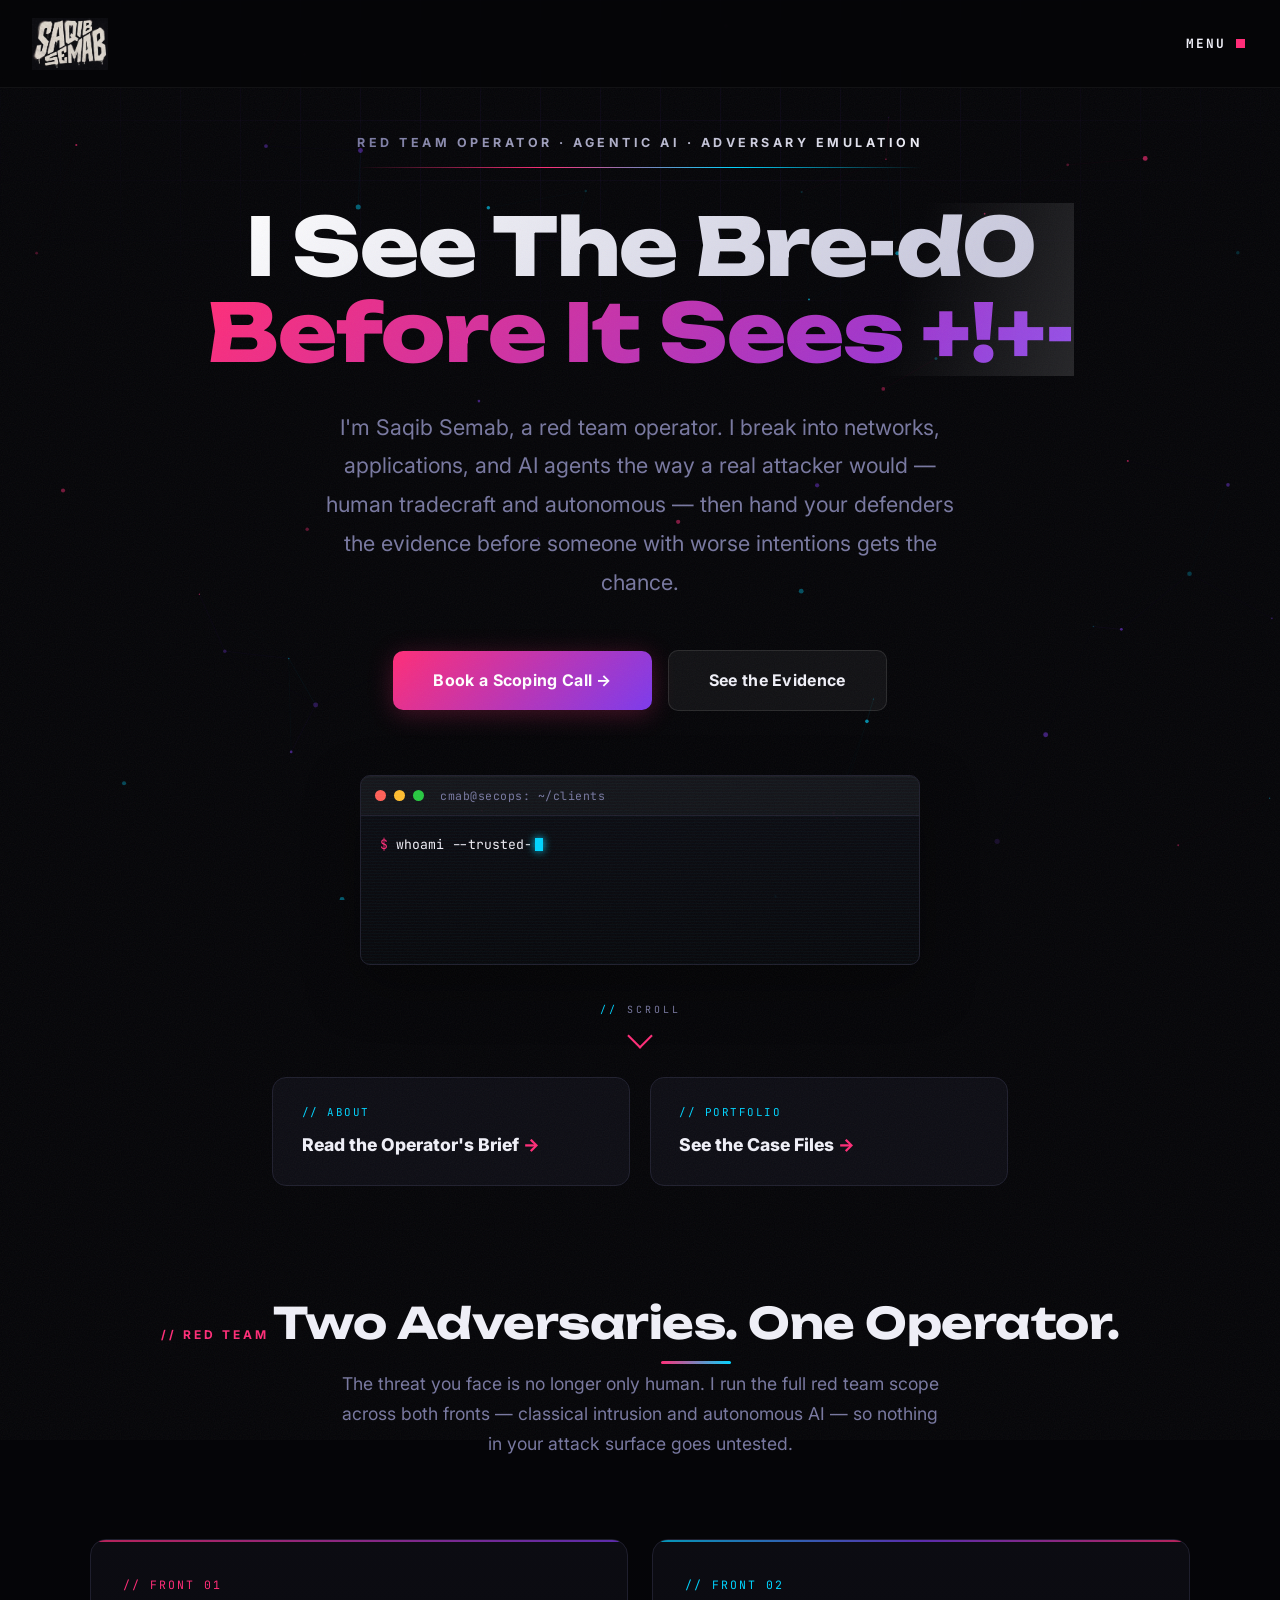
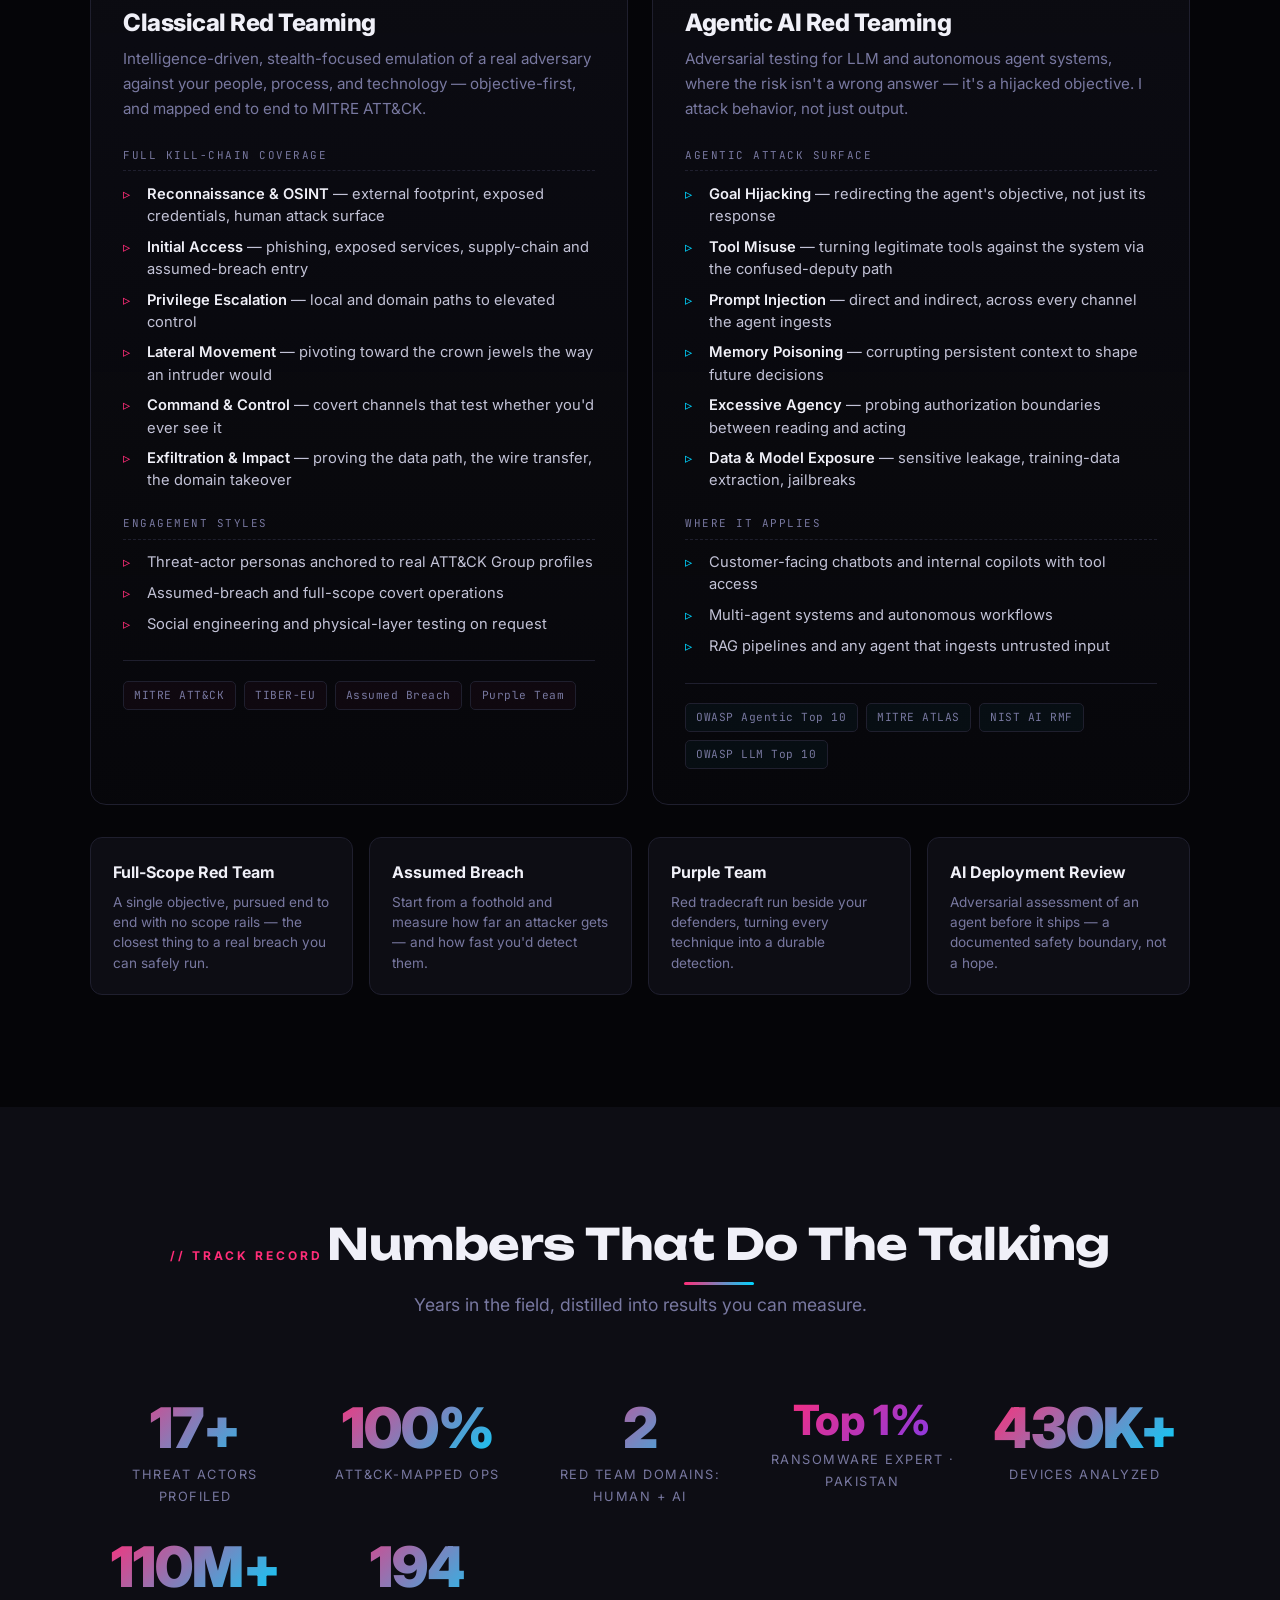
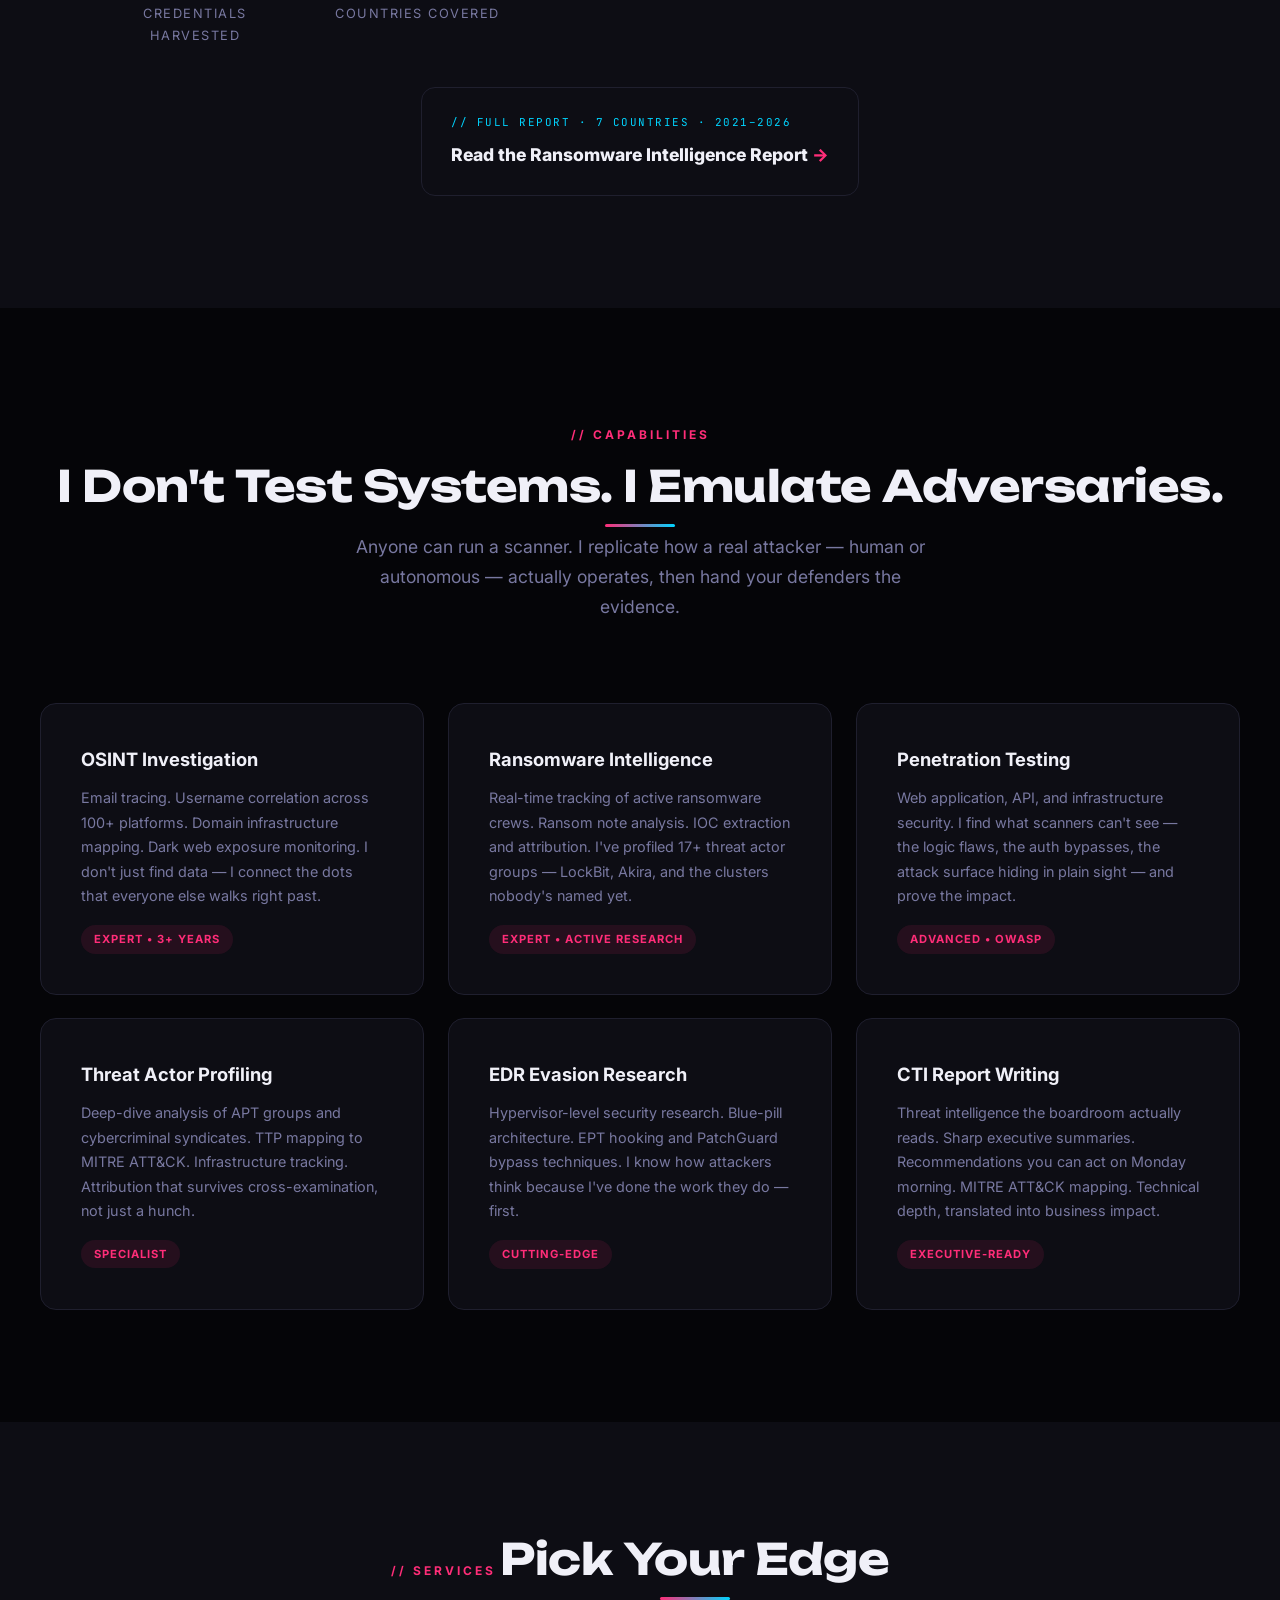
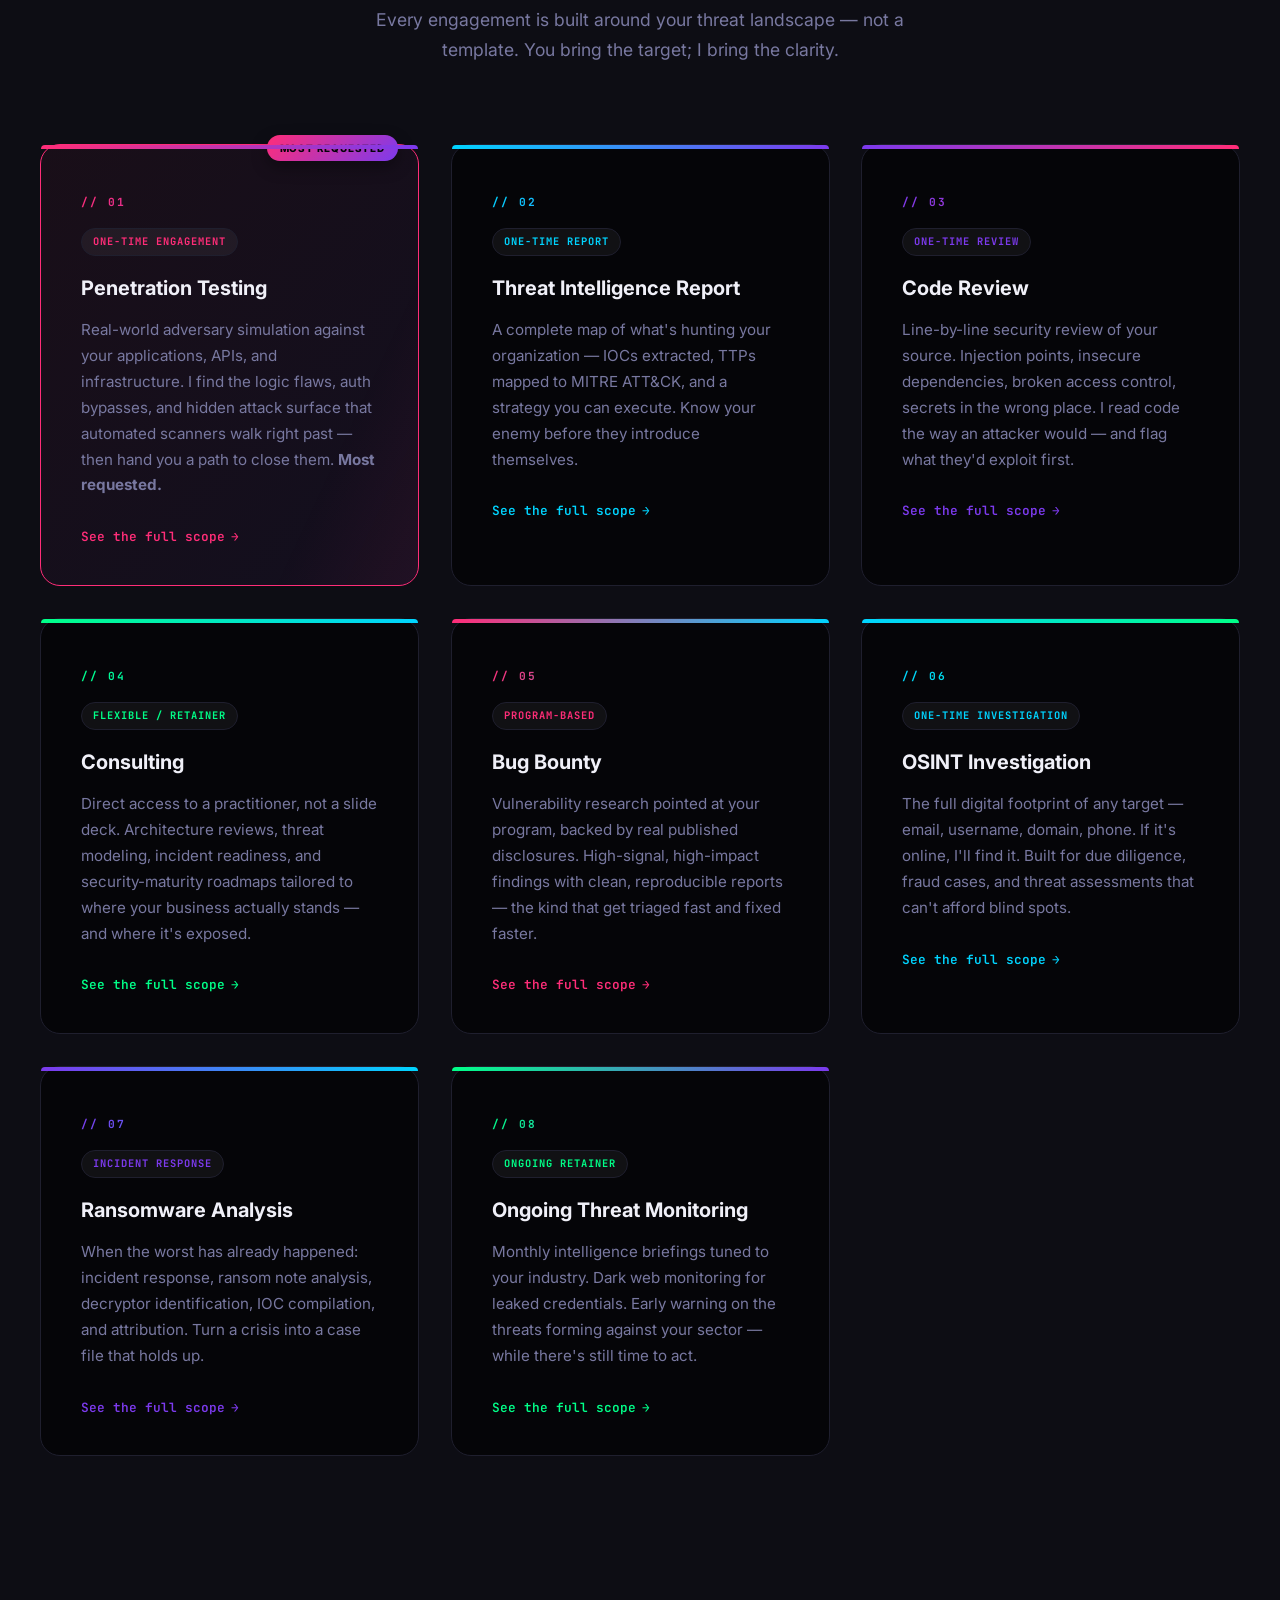
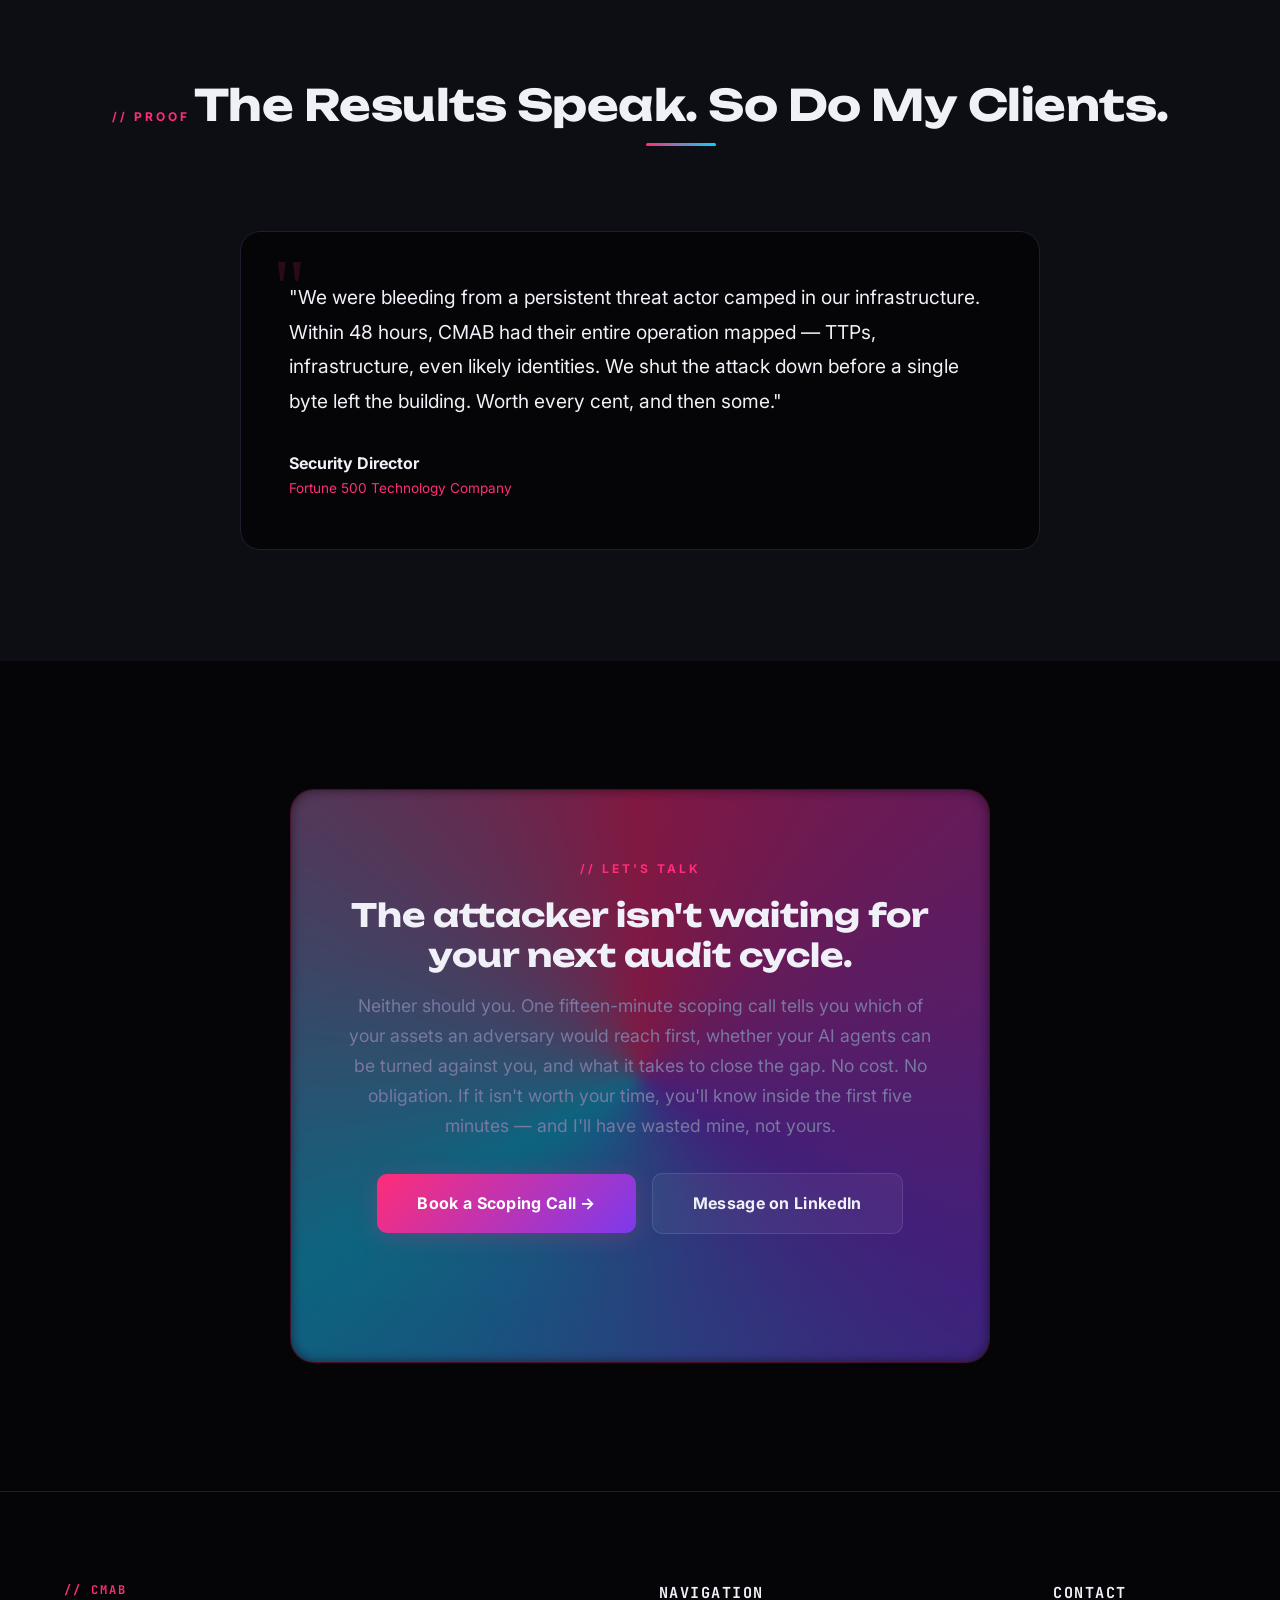
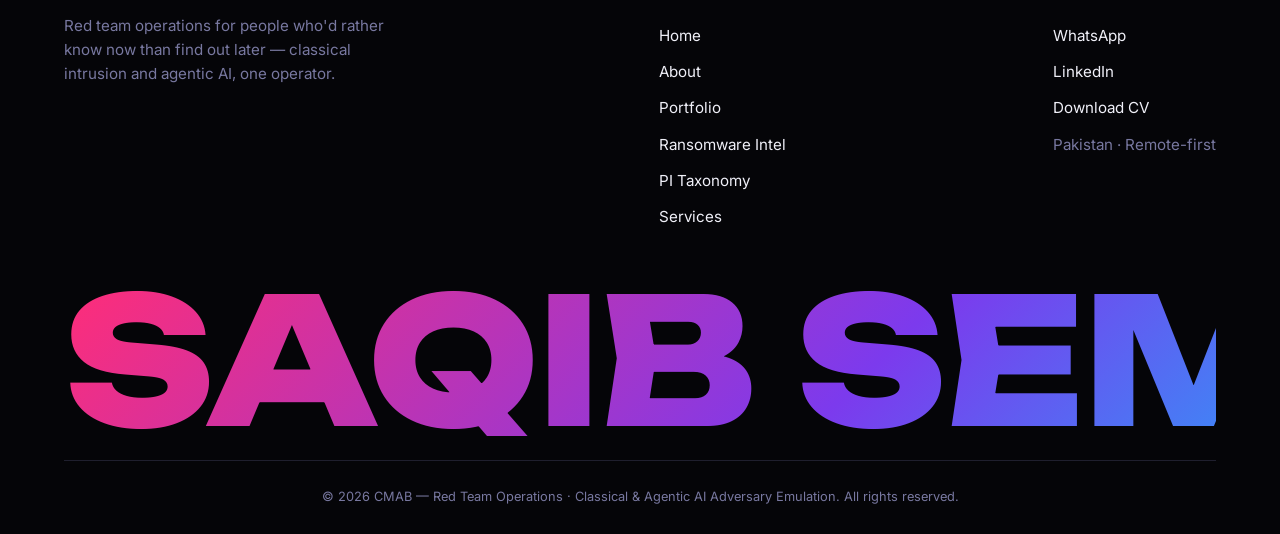
==== commit 834aaaee: "Fix Services nav link and give the services page a bolder, badge-driven redesign - Services nav item" ====
--- a/index.html
+++ b/index.html
@@ -266,79 +266,67 @@
             <h2>Pick Your Edge</h2>
             <p>Every engagement is built around your threat landscape — not a template. You bring the target; I bring the clarity.</p>
         </div>
-        <div class="svc-ticker" aria-hidden="true">
-            <div class="svc-ticker-track">
-                <span>Penetration Testing</span><span class="svc-ticker-dot">✦</span>
-                <span>Threat Intelligence</span><span class="svc-ticker-dot">✦</span>
-                <span>Code Review</span><span class="svc-ticker-dot">✦</span>
-                <span>Consulting</span><span class="svc-ticker-dot">✦</span>
-                <span>Bug Bounty</span><span class="svc-ticker-dot">✦</span>
-                <span>OSINT Investigation</span><span class="svc-ticker-dot">✦</span>
-                <span>Ransomware Analysis</span><span class="svc-ticker-dot">✦</span>
-                <span>Threat Monitoring</span><span class="svc-ticker-dot">✦</span>
-                <span>Penetration Testing</span><span class="svc-ticker-dot">✦</span>
-                <span>Threat Intelligence</span><span class="svc-ticker-dot">✦</span>
-                <span>Code Review</span><span class="svc-ticker-dot">✦</span>
-                <span>Consulting</span><span class="svc-ticker-dot">✦</span>
-                <span>Bug Bounty</span><span class="svc-ticker-dot">✦</span>
-                <span>OSINT Investigation</span><span class="svc-ticker-dot">✦</span>
-                <span>Ransomware Analysis</span><span class="svc-ticker-dot">✦</span>
-                <span>Threat Monitoring</span><span class="svc-ticker-dot">✦</span>
-            </div>
-        </div>
         <div class="services-grid stagger">
-            <a href="services.html#pentest" class="service-card featured" data-cursor="View" style="--a:var(--accent);--b:var(--accent2);">
+            <a href="services.html#pentest" class="service-card featured" data-cursor="View" data-badge="MOST REQUESTED" style="--a:var(--accent);--b:var(--accent2);">
                 <span class="svc-card-bar"></span>
                 <span class="svc-card-tag">// 01</span>
+                <span class="svc-card-level">One-Time Engagement</span>
                 <h3>Penetration Testing</h3>
                 <p>Real-world adversary simulation against your applications, APIs, and infrastructure. I find the logic flaws, auth bypasses, and hidden attack surface that automated scanners walk right past — then hand you a path to close them. <strong>Most requested.</strong></p>
                 <span class="svc-card-more">See the full scope <span class="svc-card-arrow">→</span></span>
             </a>
-            <a href="services.html#threat-intel" class="service-card" data-cursor="View" style="--a:var(--accent3);--b:var(--accent2);">
+            <a href="services.html#threat-intel" class="service-card" data-cursor="View" data-badge="PUBLISHED PROOF" style="--a:var(--accent3);--b:var(--accent2);">
                 <span class="svc-card-bar"></span>
                 <span class="svc-card-tag">// 02</span>
+                <span class="svc-card-level">One-Time Report</span>
                 <h3>Threat Intelligence Report</h3>
                 <p>A complete map of what's hunting your organization — IOCs extracted, TTPs mapped to MITRE ATT&amp;CK, and a strategy you can execute. Know your enemy before they introduce themselves.</p>
                 <span class="svc-card-more">See the full scope <span class="svc-card-arrow">→</span></span>
             </a>
-            <a href="services.html#code-review" class="service-card" data-cursor="View" style="--a:var(--accent2);--b:var(--accent);">
+            <a href="services.html#code-review" class="service-card" data-cursor="View" data-badge="MANUAL REVIEW" style="--a:var(--accent2);--b:var(--accent);">
                 <span class="svc-card-bar"></span>
                 <span class="svc-card-tag">// 03</span>
+                <span class="svc-card-level">One-Time Review</span>
                 <h3>Code Review</h3>
                 <p>Line-by-line security review of your source. Injection points, insecure dependencies, broken access control, secrets in the wrong place. I read code the way an attacker would — and flag what they'd exploit first.</p>
                 <span class="svc-card-more">See the full scope <span class="svc-card-arrow">→</span></span>
             </a>
-            <a href="services.html#consulting" class="service-card" data-cursor="View" style="--a:var(--success);--b:var(--accent3);">
+            <a href="services.html#consulting" class="service-card" data-cursor="View" data-badge="DIRECT ACCESS" style="--a:var(--success);--b:var(--accent3);">
                 <span class="svc-card-bar"></span>
                 <span class="svc-card-tag">// 04</span>
+                <span class="svc-card-level">Flexible / Retainer</span>
                 <h3>Consulting</h3>
                 <p>Direct access to a practitioner, not a slide deck. Architecture reviews, threat modeling, incident readiness, and security-maturity roadmaps tailored to where your business actually stands — and where it's exposed.</p>
                 <span class="svc-card-more">See the full scope <span class="svc-card-arrow">→</span></span>
             </a>
-            <a href="services.html#bug-bounty" class="service-card" data-cursor="View" style="--a:var(--accent);--b:var(--accent3);">
+            <a href="services.html#bug-bounty" class="service-card" data-cursor="View" data-badge="GITLAB-PROVEN" style="--a:var(--accent);--b:var(--accent3);">
                 <span class="svc-card-bar"></span>
                 <span class="svc-card-tag">// 05</span>
+                <span class="svc-card-level">Program-Based</span>
                 <h3>Bug Bounty</h3>
                 <p>Vulnerability research pointed at your program, backed by real published disclosures. High-signal, high-impact findings with clean, reproducible reports — the kind that get triaged fast and fixed faster.</p>
                 <span class="svc-card-more">See the full scope <span class="svc-card-arrow">→</span></span>
             </a>
-            <a href="services.html#osint" class="service-card" data-cursor="View" style="--a:var(--accent3);--b:var(--success);">
+            <a href="services.html#osint" class="service-card" data-cursor="View" data-badge="100+ SOURCES" style="--a:var(--accent3);--b:var(--success);">
                 <span class="svc-card-bar"></span>
                 <span class="svc-card-tag">// 06</span>
+                <span class="svc-card-level">One-Time Investigation</span>
                 <h3>OSINT Investigation</h3>
                 <p>The full digital footprint of any target — email, username, domain, phone. If it's online, I'll find it. Built for due diligence, fraud cases, and threat assessments that can't afford blind spots.</p>
                 <span class="svc-card-more">See the full scope <span class="svc-card-arrow">→</span></span>
             </a>
-            <a href="services.html#ransomware-analysis" class="service-card" data-cursor="View" style="--a:var(--accent2);--b:var(--accent3);">
+            <a href="services.html#ransomware-analysis" class="service-card" data-cursor="View" data-badge="FIELD-TESTED" style="--a:var(--accent2);--b:var(--accent3);">
                 <span class="svc-card-bar"></span>
                 <span class="svc-card-tag">// 07</span>
+                <span class="svc-card-level">Incident Response</span>
                 <h3>Ransomware Analysis</h3>
                 <p>When the worst has already happened: incident response, ransom note analysis, decryptor identification, IOC compilation, and attribution. Turn a crisis into a case file that holds up.</p>
                 <span class="svc-card-more">See the full scope <span class="svc-card-arrow">→</span></span>
             </a>
-            <a href="services.html#monitoring" class="service-card" data-cursor="View" style="--a:var(--success);--b:var(--accent2);">
+            <a href="services.html#monitoring" class="service-card" data-cursor="View" data-badge="24/7 WATCH" style="--a:var(--success);--b:var(--accent2);">
                 <span class="svc-card-bar"></span>
                 <span class="svc-card-tag">// 08</span>
+                <span class="svc-card-level">Ongoing Retainer</span>
                 <h3>Ongoing Threat Monitoring</h3>
                 <p>Monthly intelligence briefings tuned to your industry. Dark web monitoring for leaked credentials. Early warning on the threats forming against your sector — while there's still time to act.</p>
                 <span class="svc-card-more">See the full scope <span class="svc-card-arrow">→</span></span>
--- a/assets/style.css
+++ b/assets/style.css
@@ -1086,17 +1086,34 @@
     border-color: var(--a, var(--border));
 }
 
-.service-card.featured::before {
-    content: 'POPULAR';
+.service-card[data-badge]::before {
+    content: attr(data-badge);
     position: absolute;
     top: -10px; right: 20px;
     padding: 0.3rem 0.8rem;
-    background: var(--accent);
-    color: white;
+    background: linear-gradient(135deg, var(--a, var(--accent)), var(--b, var(--accent2)));
+    color: #04040a;
+    font-size: 0.62rem;
+    font-weight: 800;
+    letter-spacing: 0.8px;
+    border-radius: 20px;
+    white-space: nowrap;
+    box-shadow: 0 6px 16px rgba(0,0,0,0.35);
+}
+
+.svc-card-level {
+    display: inline-block;
+    margin-bottom: 0.9rem;
+    padding: 0.25rem 0.7rem;
+    background: rgba(255,255,255,0.05);
+    border: 1px solid var(--border);
+    border-radius: 20px;
+    font-family: var(--mono);
     font-size: 0.65rem;
     font-weight: 700;
+    color: var(--a, var(--accent));
+    text-transform: uppercase;
     letter-spacing: 1px;
-    border-radius: 20px;
 }
 
 .service-card .svc-card-bar {
@@ -1189,99 +1206,49 @@
     background: linear-gradient(135deg, color-mix(in srgb, var(--a) 16%, transparent), color-mix(in srgb, var(--b) 16%, transparent));
 }
 
-.svc-ticker {
-    overflow: hidden;
+.svc-detail {
+    max-width: 820px;
+    margin: 0 auto;
+    padding: 4.5rem 2rem;
     border-top: 1px solid var(--border);
-    border-bottom: 1px solid var(--border);
-    padding: 1rem 0;
-    margin-bottom: 2.5rem;
-}
-.svc-ticker-track {
-    display: flex;
-    width: max-content;
-    gap: 2rem;
-    align-items: center;
-    animation: svcTickerScroll 30s linear infinite;
-}
-.svc-ticker-track span:not(.svc-ticker-dot) {
-    font-family: var(--mono);
-    font-size: 0.85rem;
-    font-weight: 600;
-    letter-spacing: 1px;
-    text-transform: uppercase;
-    color: var(--text-muted);
-    white-space: nowrap;
-}
-.svc-ticker-dot { color: var(--accent); }
-@keyframes svcTickerScroll {
-    from { transform: translateX(0); }
-    to { transform: translateX(-50%); }
-}
-.svc-ticker:hover .svc-ticker-track { animation-play-state: paused; }
-
-.svc-rows {
     position: relative;
     z-index: 1;
-}
-.svc-row {
-    display: grid;
-    grid-template-columns: auto 1fr;
-    column-gap: clamp(1rem, 4vw, 2.5rem);
-    max-width: 1000px;
-    margin: 0 auto;
-    padding: 5rem 2rem;
-    border-top: 1px solid var(--border);
     scroll-margin-top: 100px;
 }
-.svc-row:first-of-type { border-top: none; padding-top: 2rem; }
-.svc-row-index {
-    grid-row: 1 / 3;
-    font-family: var(--display);
-    font-weight: 800;
-    line-height: 0.9;
-    font-size: clamp(2.2rem, 6vw, 4.5rem);
+.svc-detail:first-of-type { border-top: none; padding-top: 2rem; }
+.svc-eyebrow {
+    font-family: var(--mono);
+    font-size: 0.72rem;
+    font-weight: 700;
+    letter-spacing: 2px;
+    text-transform: uppercase;
+    margin-bottom: 1rem;
     background: linear-gradient(135deg, var(--a), var(--b));
     -webkit-background-clip: text;
     -webkit-text-fill-color: transparent;
     background-clip: text;
 }
-.svc-row-heading { grid-column: 2; }
-.svc-row-eyebrow {
-    display: block;
-    font-family: var(--mono);
-    font-size: 0.72rem;
+.svc-detail h2 {
+    font-family: var(--display);
+    font-size: clamp(1.7rem, 3.6vw, 2.5rem);
     font-weight: 700;
-    letter-spacing: 2px;
-    text-transform: uppercase;
-    color: var(--a);
-    margin-bottom: 0.6rem;
-}
-.svc-row-title {
-    font-family: var(--display);
-    font-size: clamp(2rem, 5vw, 3.4rem);
-    font-weight: 700;
-    letter-spacing: -1px;
-    line-height: 1.15;
-}
-.svc-row-body { grid-column: 2; margin-top: 1.8rem; }
-@media (max-width: 640px) {
-    .svc-row { grid-template-columns: 1fr; }
-    .svc-row-index { grid-row: auto; margin-bottom: 0.6rem; }
-}
-
+    letter-spacing: -0.5px;
+    line-height: 1.2;
+    margin-bottom: 1.2rem;
+}
 .svc-lead {
     font-size: 1.08rem;
     color: var(--text);
     line-height: 1.8;
     margin-bottom: 1.4rem;
 }
-.svc-row-body p:not(.svc-lead) {
+.svc-detail p {
     color: var(--text-muted);
     line-height: 1.85;
     margin-bottom: 1.2rem;
 }
-.svc-row-body p a { color: var(--accent3); text-decoration: none; }
-.svc-row-body p a:hover { text-decoration: underline; }
+.svc-detail p a { color: var(--accent3); text-decoration: none; }
+.svc-detail p a:hover { text-decoration: underline; }
 .svc-included {
     list-style: none;
     display: flex;
@@ -2152,7 +2119,7 @@
 .case-role-badge { animation: tagPulse 4s ease-in-out infinite; }
 
 /* Featured-service badge float (keyframe already existed, now put to work) */
-.service-card.featured::before { animation: badgeFloat 2.5s ease-in-out infinite; }
+.service-card[data-badge]::before { animation: badgeFloat 2.5s ease-in-out infinite; }
 
 /* List cascades, extended beyond problem-box to the red-team lists & case chain */
 .redteam-grid.visible .rt-list li { animation: liSlide 0.5s cubic-bezier(0.16,1,0.3,1) backwards; }
@@ -2335,8 +2302,6 @@
     .nav-links li { opacity: 1 !important; transform: none !important; animation: none !important; }
     .footer-wordmark-track { animation: none !important; transform: none !important; }
     .footer-wordmark-track span:nth-child(n+2) { display: none !important; }
-    .svc-ticker-track { animation: none !important; transform: none !important; }
-    .svc-ticker-track span:nth-child(n+17) { display: none !important; }
     #cursorGlow, .btn-ripple, .data-scan, .film-grain, .cursor-tag { display: none !important; }
     .page-loader { display: none !important; }
     .section-header h2 .rw, .flagship h2 .rw {
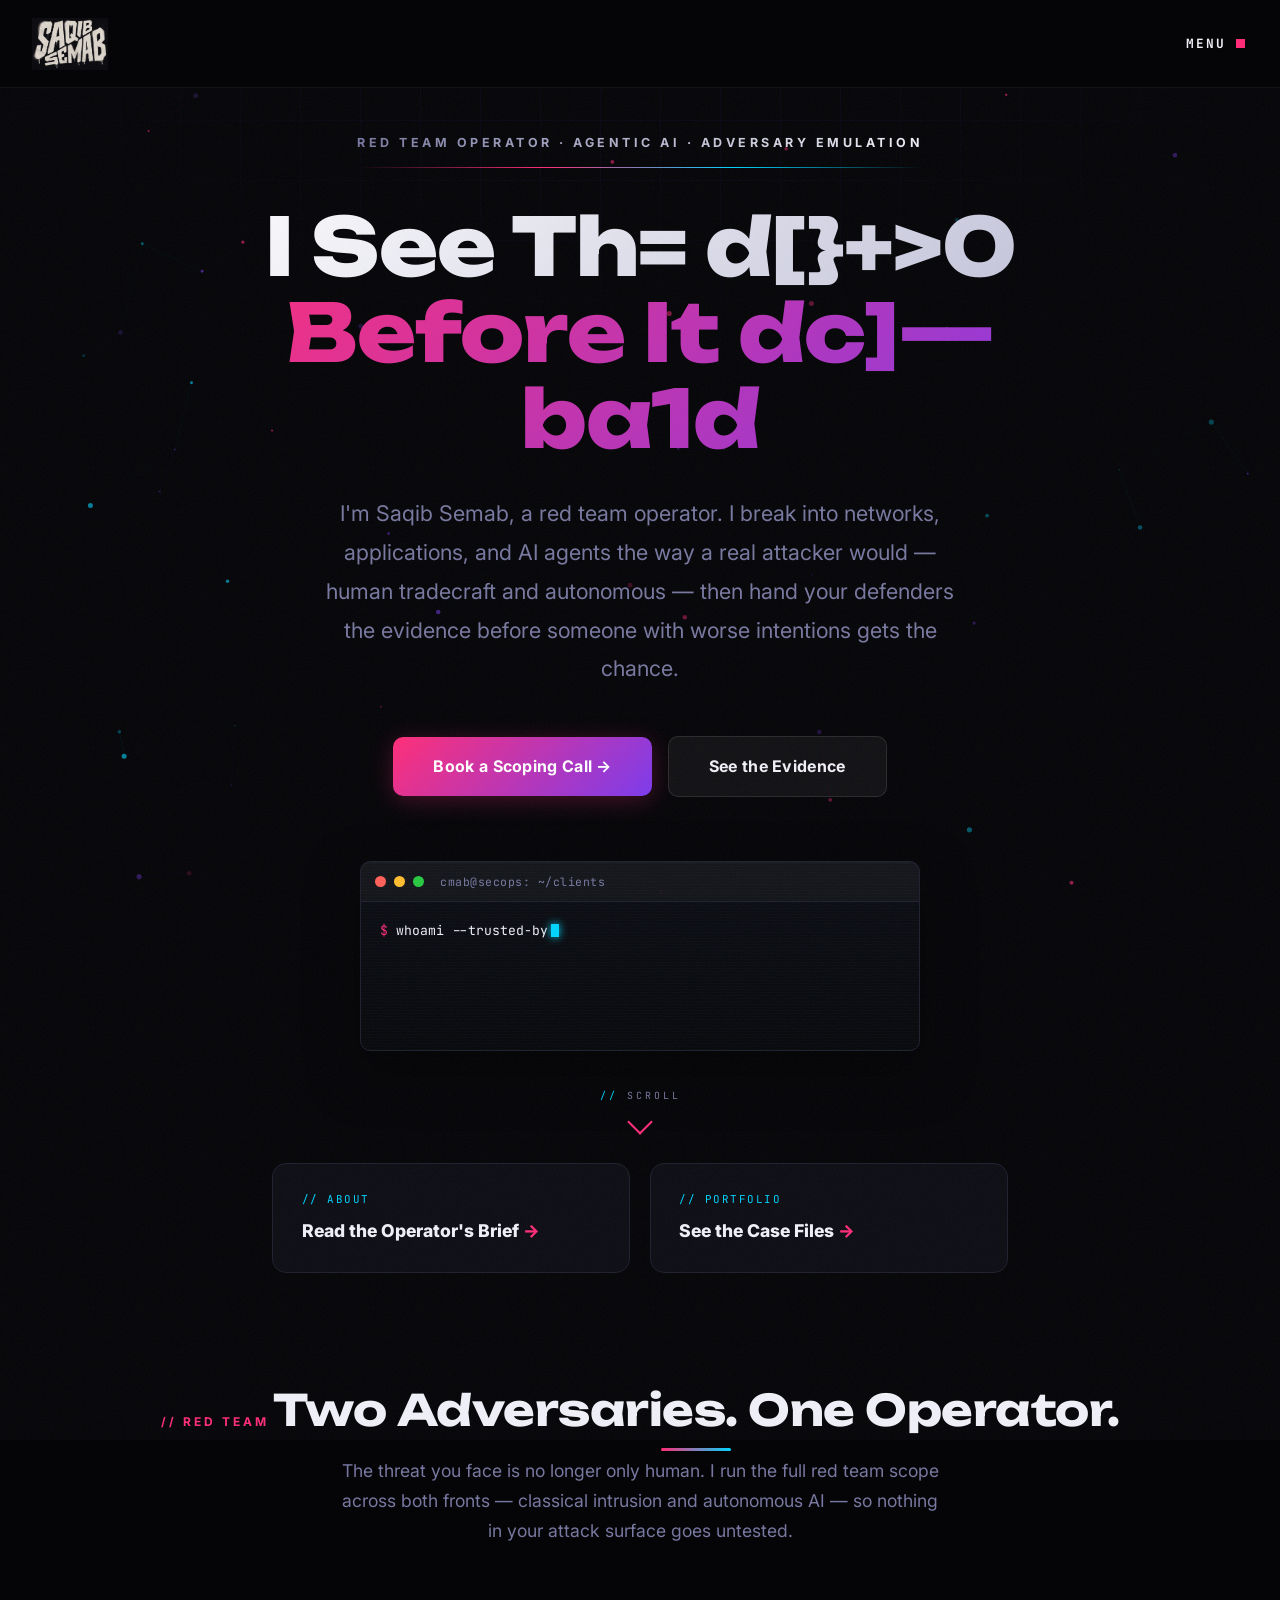
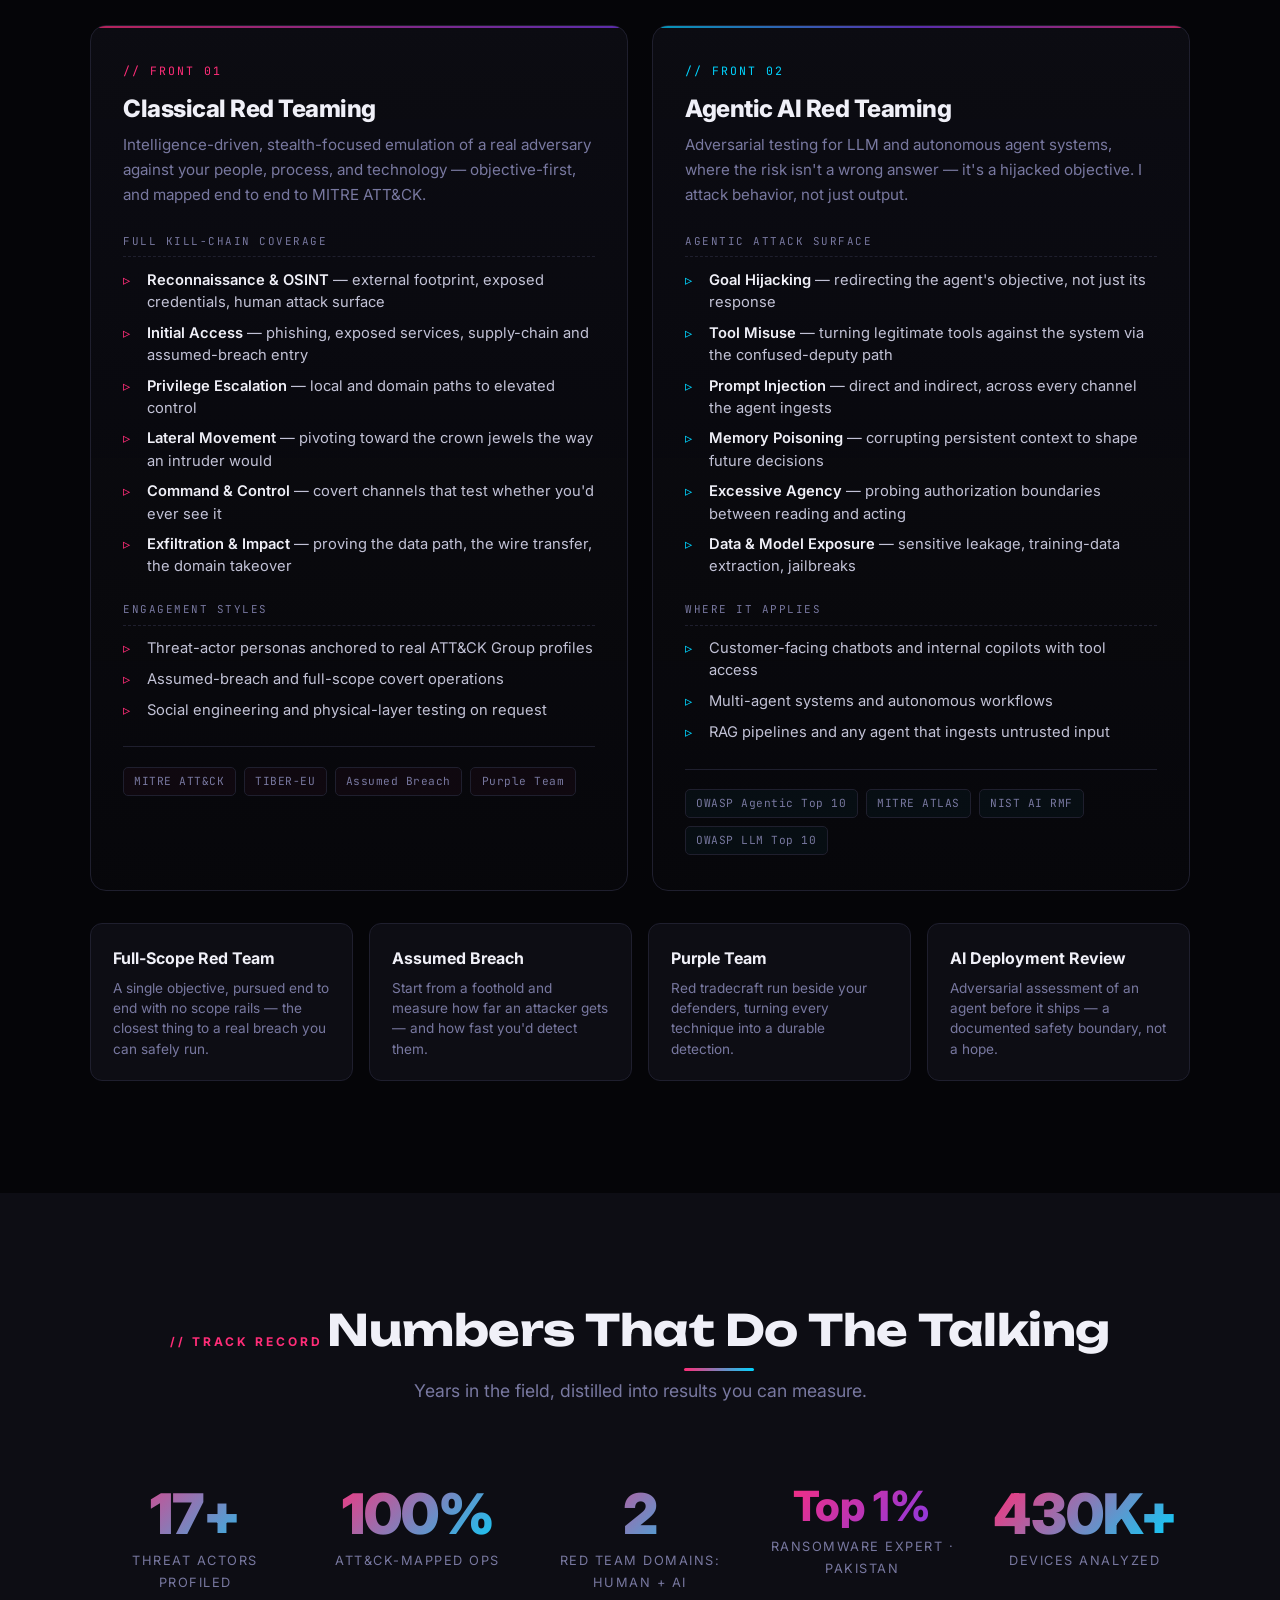
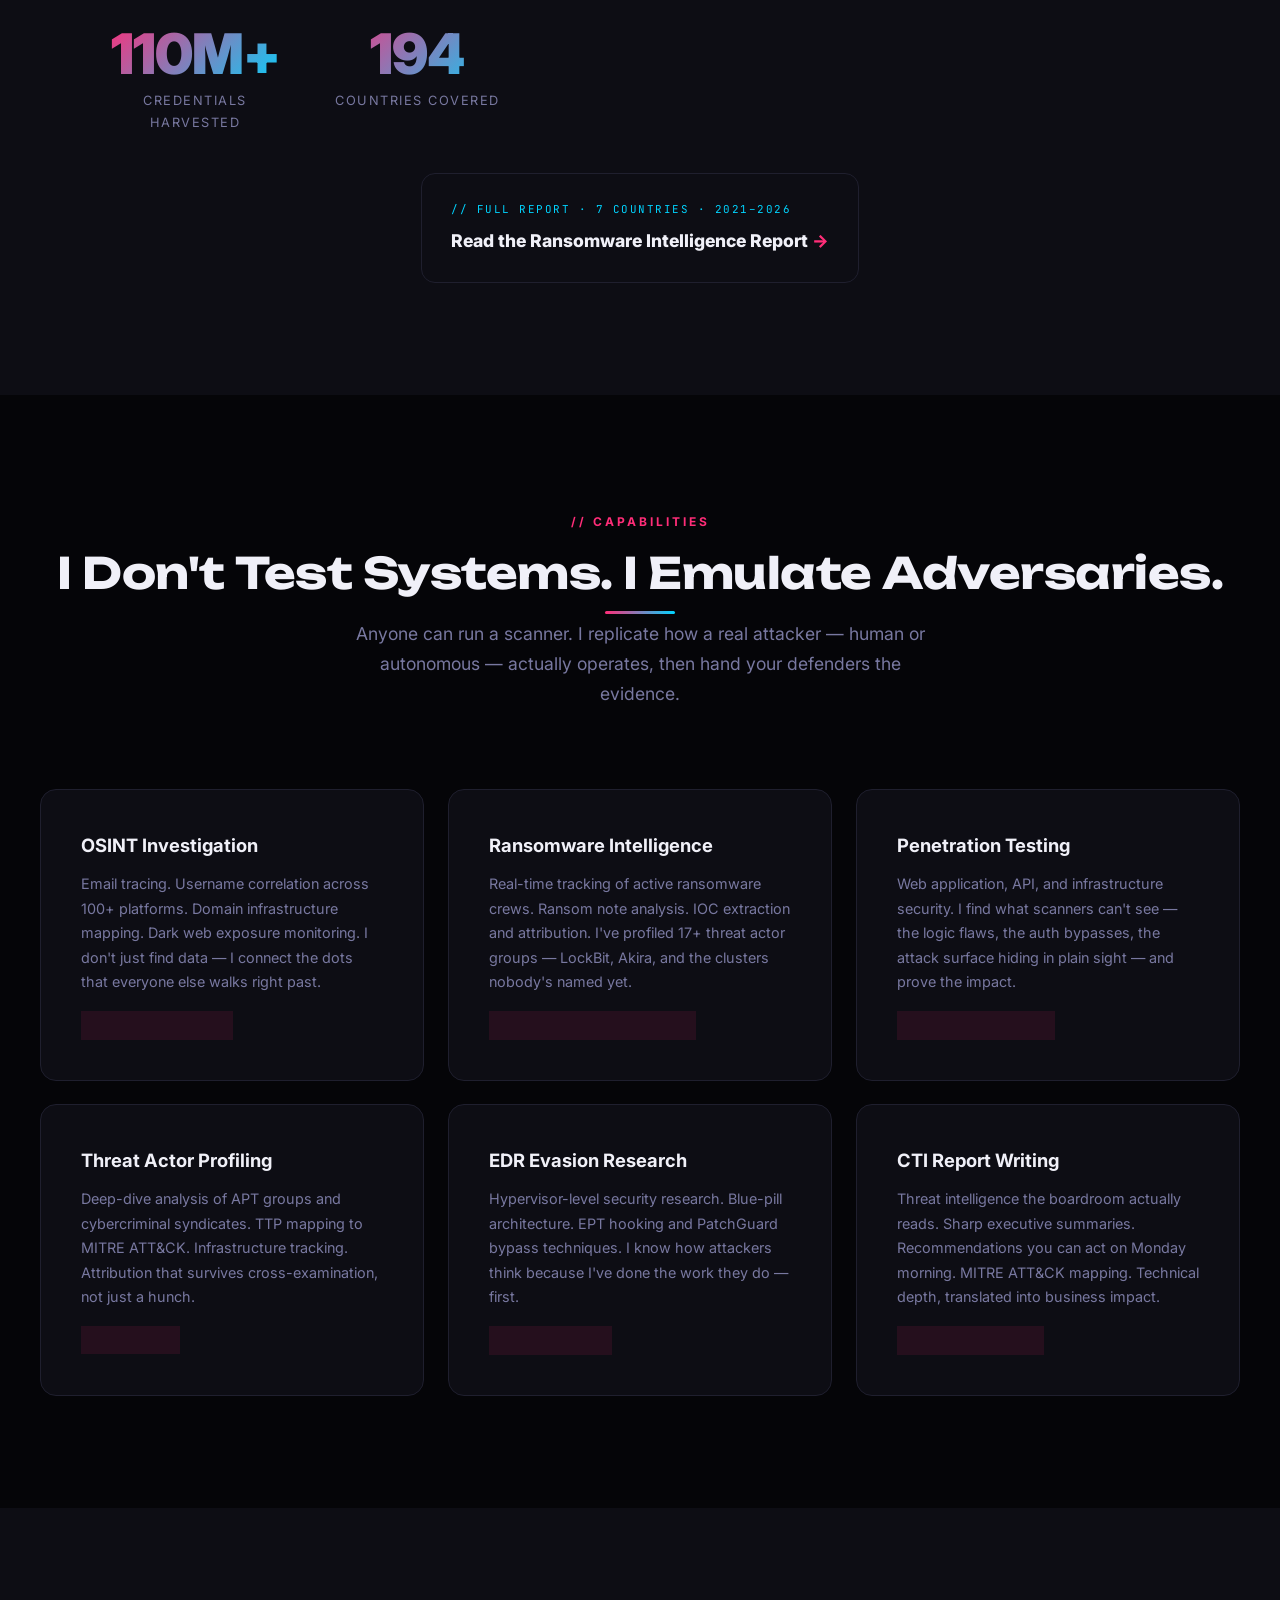
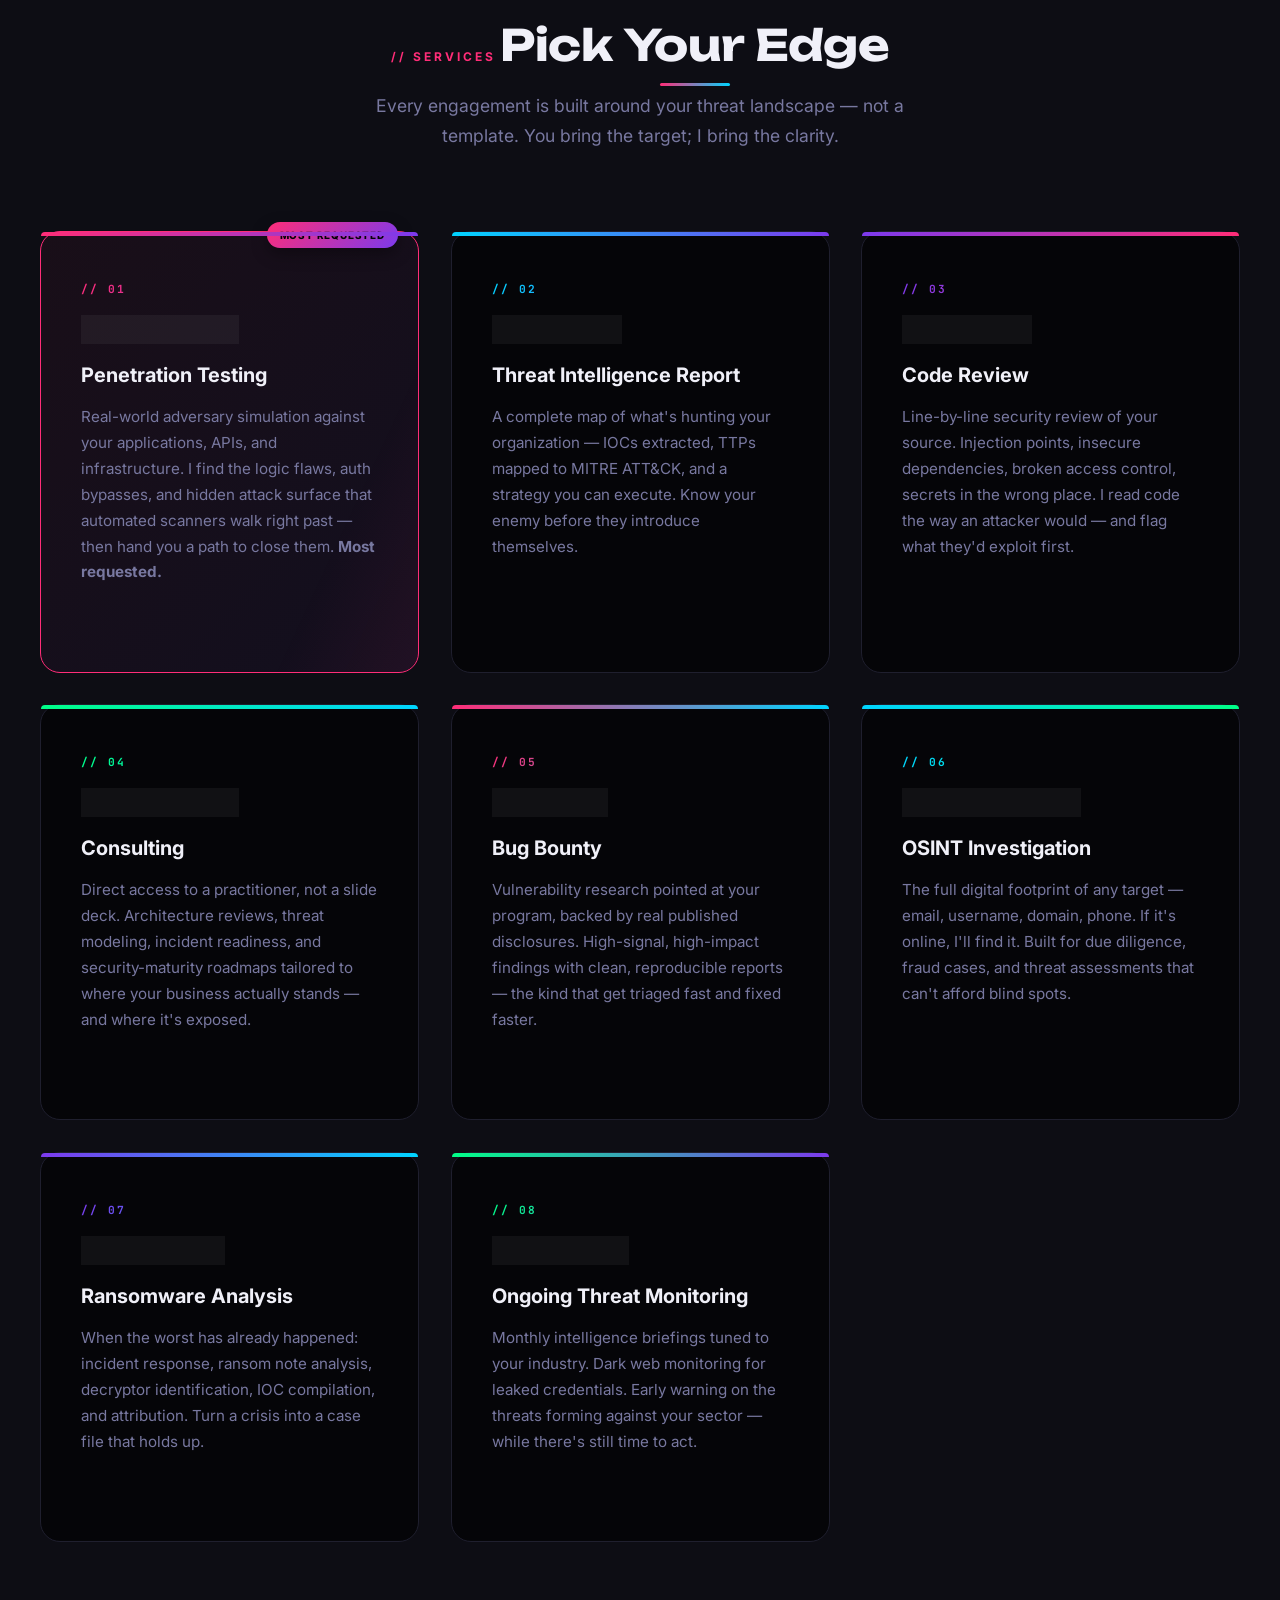
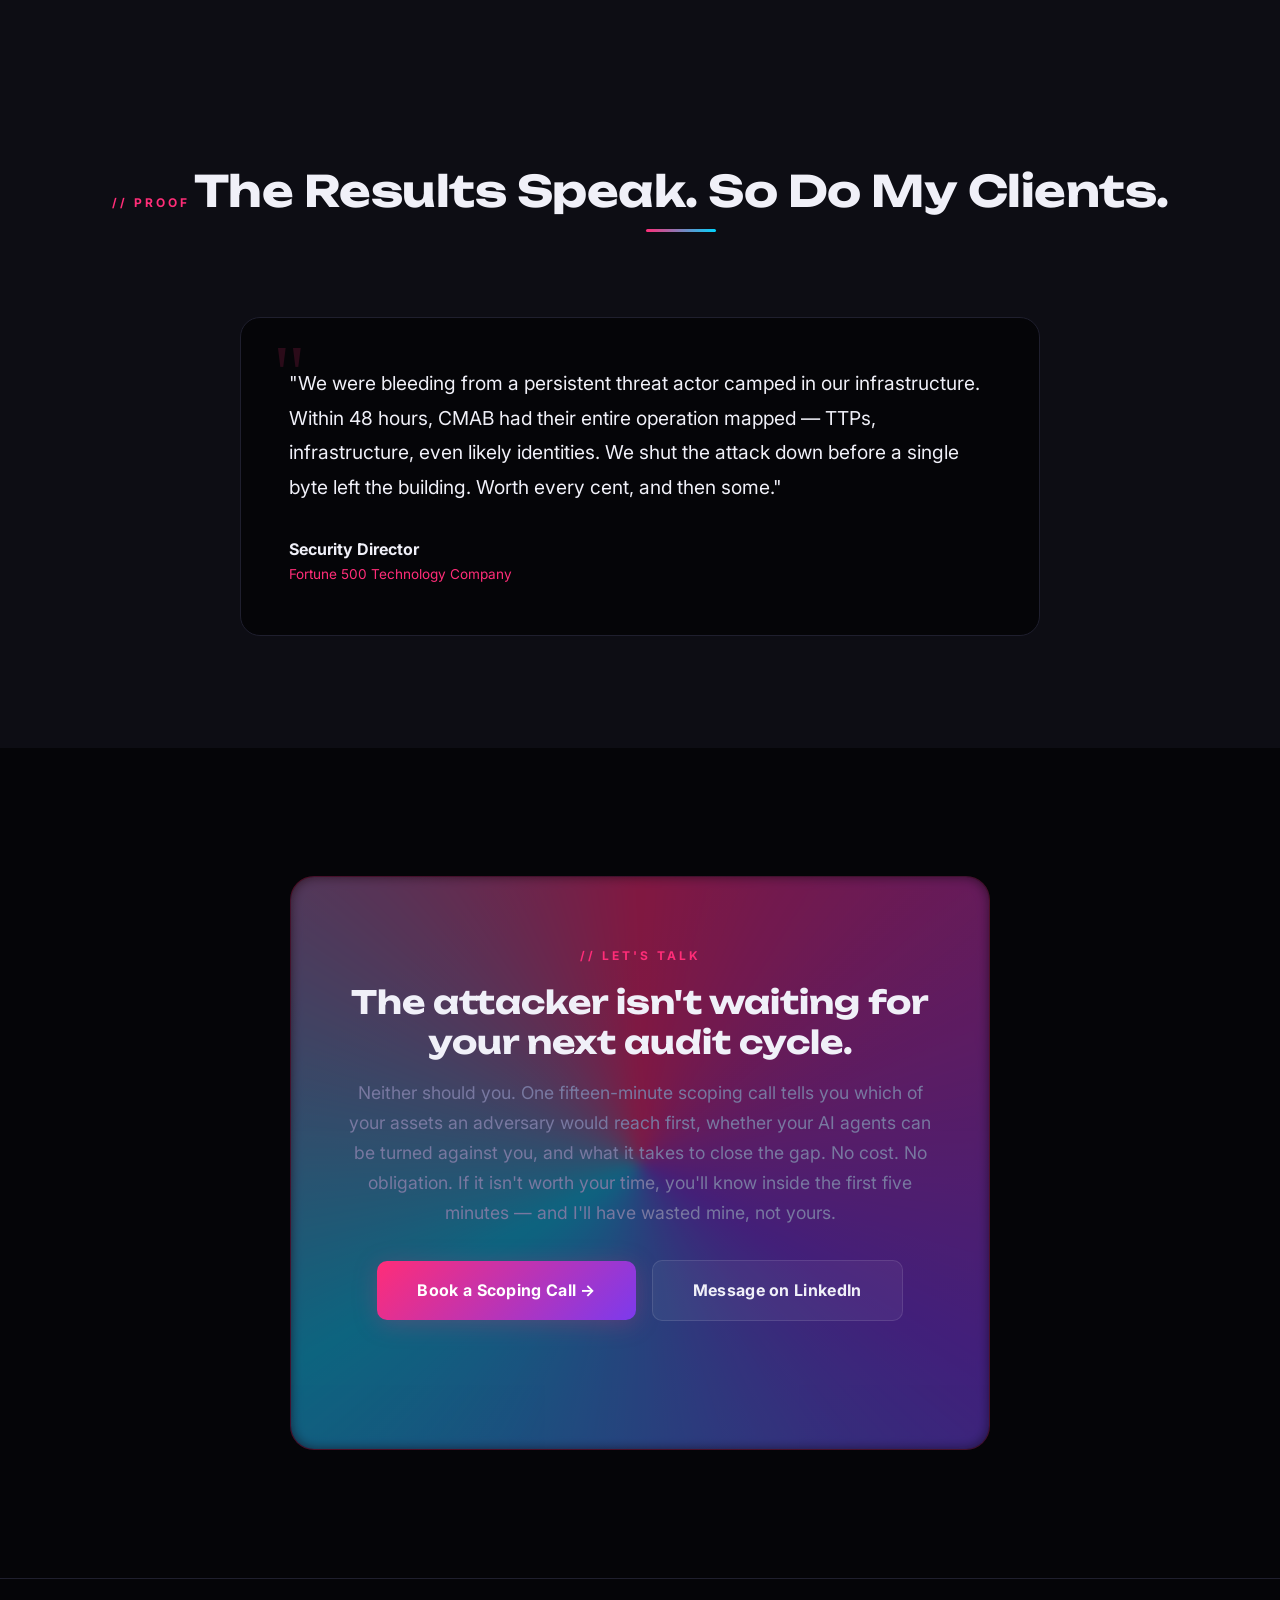
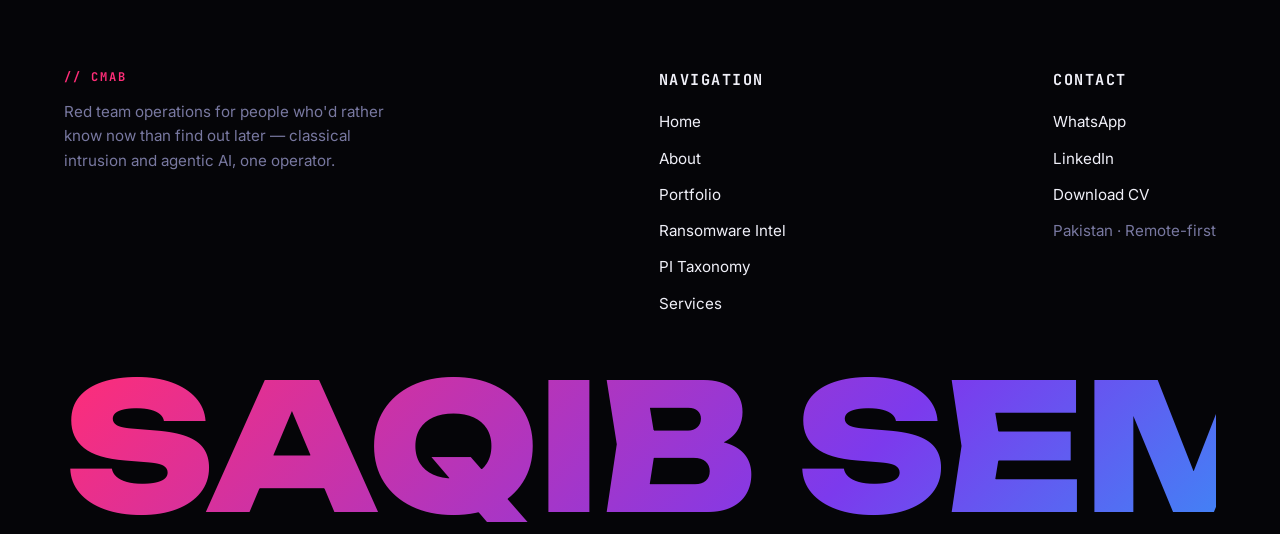
==== commit c3a59d16: "Optimize layout for large desktop screens and clean up inline styles The site's containers capped ou" ====
--- a/index.html
+++ b/index.html
@@ -203,7 +203,7 @@
             <h2>Numbers That Do The Talking</h2>
             <p>Years in the field, distilled into results you can measure.</p>
         </div>
-        <div class="stats-strip stagger" style="display:grid;grid-template-columns:repeat(auto-fit,minmax(175px,1fr));gap:2rem;max-width:1080px;margin:0 auto;text-align:center;">
+        <div class="stats-strip stagger">
             <div><div class="stat-num" data-target="17" data-suffix="+">0</div><div style="color:var(--text-muted);font-size:0.8rem;text-transform:uppercase;letter-spacing:1.5px;margin-top:0.5rem;">Threat Actors Profiled</div></div>
             <div><div class="stat-num" data-target="100" data-suffix="%">0</div><div style="color:var(--text-muted);font-size:0.8rem;text-transform:uppercase;letter-spacing:1.5px;margin-top:0.5rem;">ATT&amp;CK-Mapped Ops</div></div>
             <div><div class="stat-num" data-target="2" data-suffix="">0</div><div style="color:var(--text-muted);font-size:0.8rem;text-transform:uppercase;letter-spacing:1.5px;margin-top:0.5rem;">Red Team Domains: Human + AI</div></div>
--- a/assets/style.css
+++ b/assets/style.css
@@ -1278,6 +1278,79 @@
 }
 .svc-cta-inline a { color: var(--a) !important; font-weight: 600; }
 
+/* ============================================================
+   MOOD VISUALS — framed atmosphere imagery, dossier-style
+   ============================================================ */
+.mood-frame {
+    position: relative;
+    border: 1px solid var(--border);
+    border-radius: 14px;
+    overflow: hidden;
+    background: var(--surface);
+    box-shadow: 0 20px 50px rgba(0,0,0,0.45);
+}
+.mood-frame .mood-bar {
+    display: flex;
+    align-items: center;
+    gap: 0.5rem;
+    padding: 0.5rem 0.8rem;
+    background: rgba(255,255,255,0.03);
+    border-bottom: 1px solid var(--border);
+}
+.mood-frame .mood-bar .dot { width: 9px; height: 9px; border-radius: 50%; display: inline-block; }
+.mood-frame .mood-bar .dot.r { background: #ff5f57; }
+.mood-frame .mood-bar .dot.y { background: #febc2e; }
+.mood-frame .mood-bar .dot.g { background: #28c840; }
+.mood-frame .mood-bar .mood-bar-title {
+    margin-left: 0.3rem;
+    font-family: var(--mono);
+    font-size: 0.7rem;
+    color: var(--text-muted);
+    letter-spacing: 0.5px;
+}
+.mood-frame img {
+    display: block;
+    width: 100%;
+    height: 100%;
+    max-height: 420px;
+    object-fit: cover;
+    filter: grayscale(0.1) contrast(1.05);
+}
+.mood-frame .mood-caption {
+    padding: 0.7rem 0.9rem;
+    font-family: var(--mono);
+    font-size: 0.72rem;
+    color: var(--text-muted);
+    border-top: 1px solid var(--border);
+    letter-spacing: 0.3px;
+}
+
+.mood-split {
+    display: grid;
+    grid-template-columns: 1.1fr 0.9fr;
+    gap: 3rem;
+    align-items: center;
+    max-width: 1200px;
+    margin: 4.5rem auto 0;
+    padding: 0 2rem;
+}
+.mood-split p { color: var(--text-muted); line-height: 1.8; }
+@media (max-width: 900px) {
+    .mood-split { grid-template-columns: 1fr; margin-top: 3rem; }
+}
+
+.mood-solo {
+    max-width: 900px;
+    margin: 3.5rem auto 0;
+    padding: 0 2rem;
+}
+
+.svc-visual {
+    max-width: 300px;
+    margin: 0 auto 2rem;
+}
+.svc-visual img { max-height: 320px; }
+
 /* Testimonials */
 .testimonials-section {
     background: var(--surface);
@@ -1976,19 +2049,32 @@
 .hero h1::after {
     content: '';
     position: absolute;
-    inset: 0;
-    background: linear-gradient(105deg, transparent 40%, rgba(255,255,255,0.14) 50%, transparent 60%);
-    background-size: 250% 100%;
-    background-position: 180% 0;
+    top: 0;
+    left: -35%;
+    width: 30%;
+    height: 100%;
+    background: linear-gradient(105deg, transparent, rgba(255,255,255,0.14), transparent);
     pointer-events: none;
+    opacity: 0;
     animation: headlineSweep 2.6s ease 1.2s;
 }
 @keyframes headlineSweep {
-    to { background-position: -80% 0; }
+    0% { transform: translateX(0); opacity: 0; }
+    12% { opacity: 1; }
+    88% { opacity: 1; }
+    100% { transform: translateX(450%); opacity: 0; }
 }
 
 /* Stat numbers pulse once when counted */
 .stat-num { transition: text-shadow 0.4s ease; }
+.stats-strip {
+    display: grid;
+    grid-template-columns: repeat(auto-fit, minmax(175px, 1fr));
+    gap: 2rem;
+    max-width: 1080px;
+    margin: 0 auto;
+    text-align: center;
+}
 .stats-strip.visible .stat-num {
     animation: statPop 0.6s cubic-bezier(0.34,1.56,0.64,1) 1.2s backwards;
 }
@@ -2280,6 +2366,46 @@
     opacity: 1;
     transform: translateY(0);
     filter: blur(0);
+}
+
+/* ============================================================
+   LARGE-SCREEN OPTIMIZATION — richer scale on big monitors
+   ============================================================ */
+@media (min-width: 1440px) {
+    section { padding: 8rem 3rem; }
+    .hero { padding: 9rem 3rem 8rem; }
+    .hero.page-hero { padding: 10rem 3rem 4rem; }
+
+    .hero h1 { font-size: clamp(3rem, 4.2vw, 5.6rem); }
+    .hero-subtitle { max-width: 740px; font-size: clamp(1.15rem, 1.3vw, 1.5rem); }
+    .hero-content { max-width: 1100px; }
+    .flagship { max-width: 1040px; }
+    .flagship h2 { font-size: clamp(2rem, 3.2vw, 3.3rem); }
+    .redteam-intro { max-width: 800px; }
+    .redteam-grid { max-width: 1300px; }
+    .redteam-engagements { max-width: 1300px; }
+    .evidence-wrap { max-width: 1300px; }
+    .problem-grid { max-width: 1240px; }
+    .stats-strip { max-width: 1300px; }
+    .section-header h2 { font-size: clamp(2rem, 2.6vw, 3.1rem); }
+    .section-header p { max-width: 680px; }
+    .skills-grid { max-width: 1360px; }
+    .services-grid { max-width: 1360px; }
+    .svc-jump { max-width: 1100px; }
+    .svc-detail { max-width: 900px; }
+    .mood-split { max-width: 1360px; }
+    .mood-solo { max-width: 1000px; }
+    .testimonial-card { max-width: 880px; }
+    .cta-box { max-width: 780px; }
+    .footer-top { max-width: 1360px; }
+    .credentials-strip { max-width: 1000px; }
+}
+
+@media (min-width: 1800px) {
+    .hero-content { max-width: 1220px; }
+    .redteam-grid, .redteam-engagements, .evidence-wrap, .skills-grid,
+    .services-grid, .mood-split, .footer-top, .stats-strip { max-width: 1440px; }
+    .svc-detail { max-width: 960px; }
 }
 
 /* Respect reduced motion */
